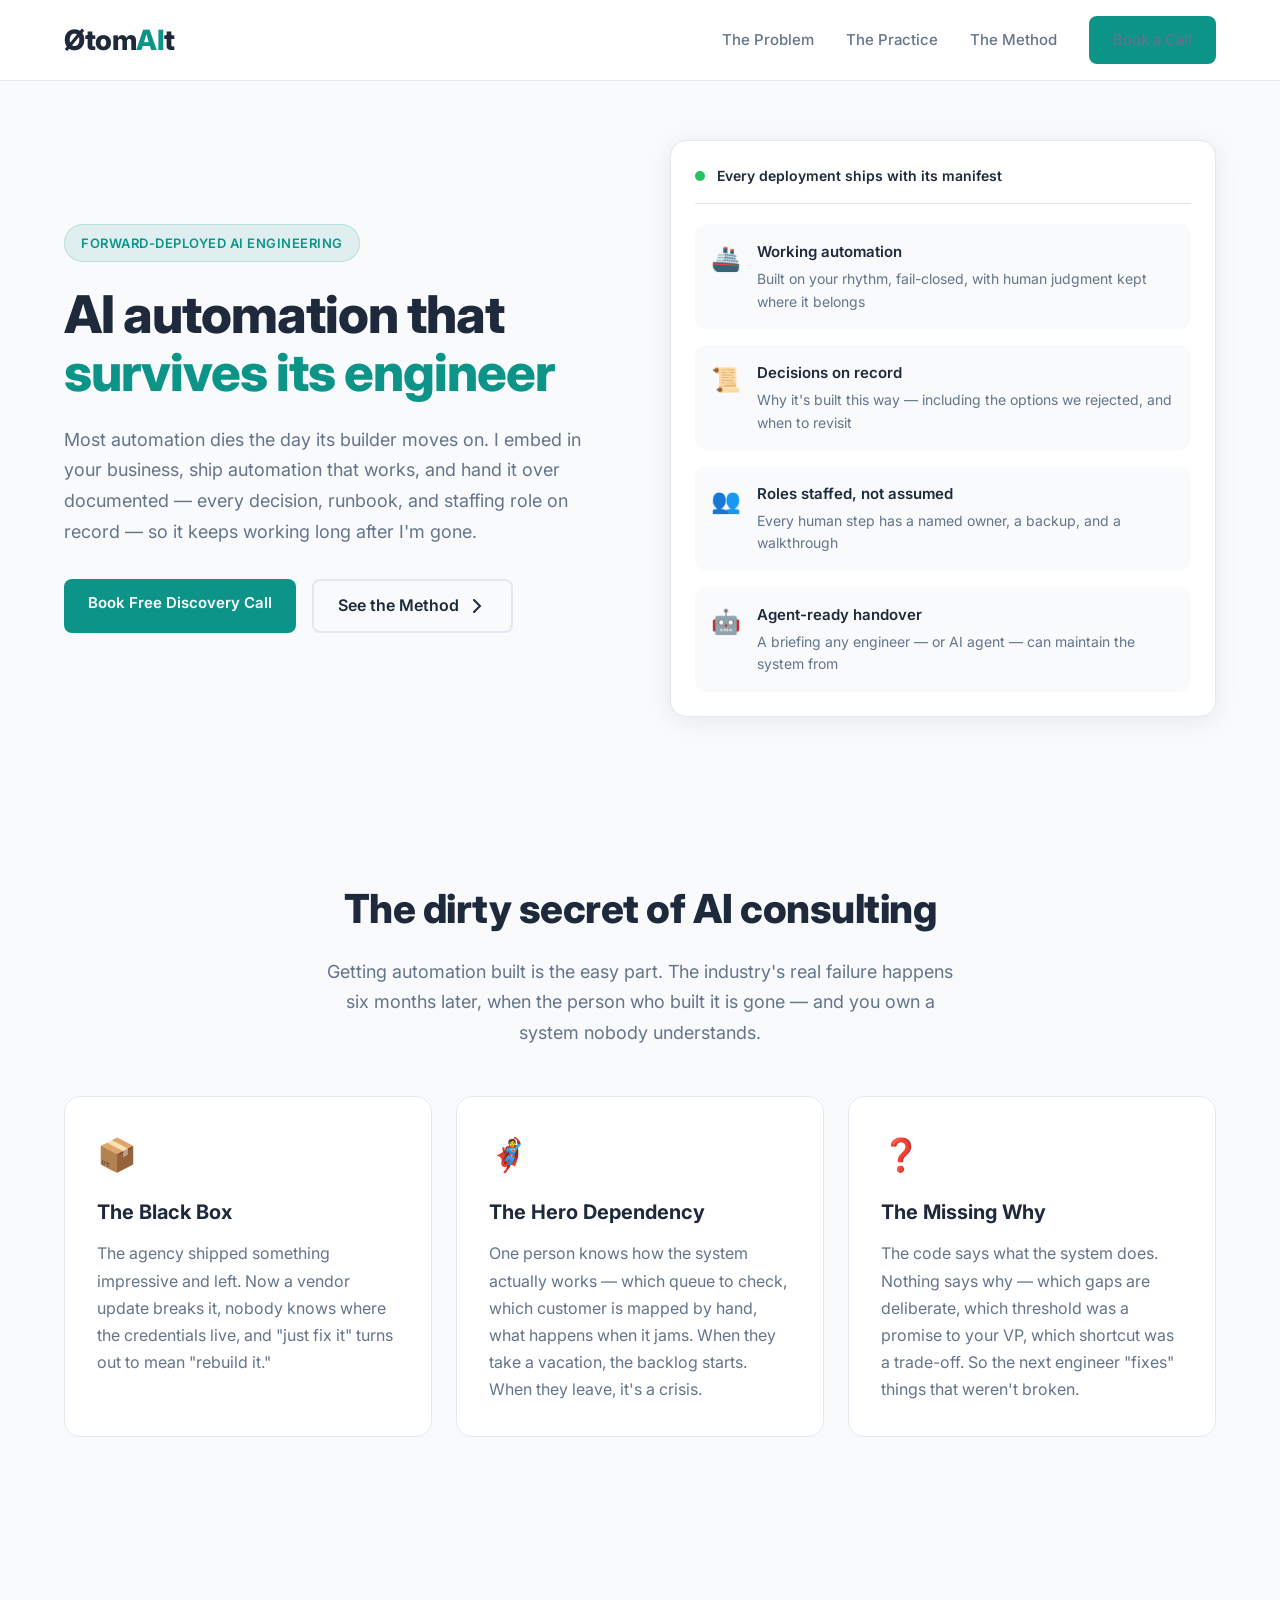
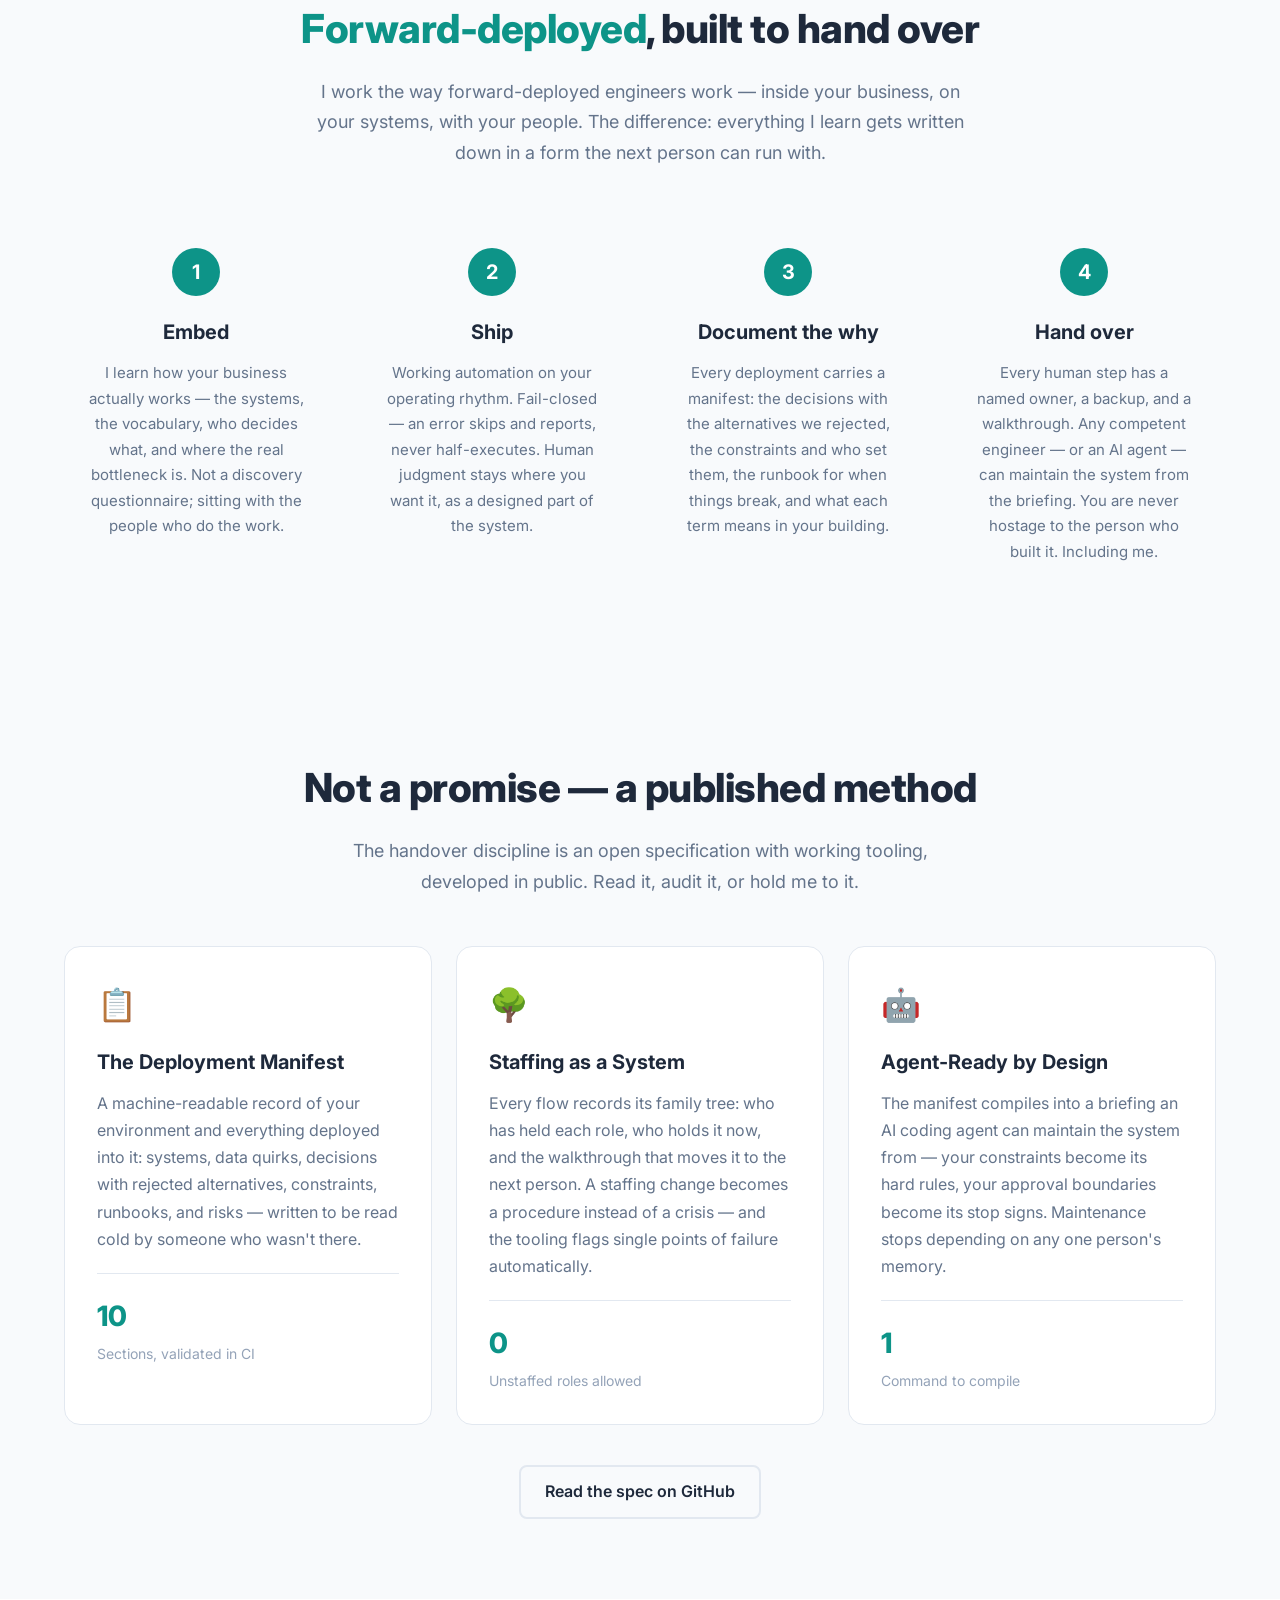
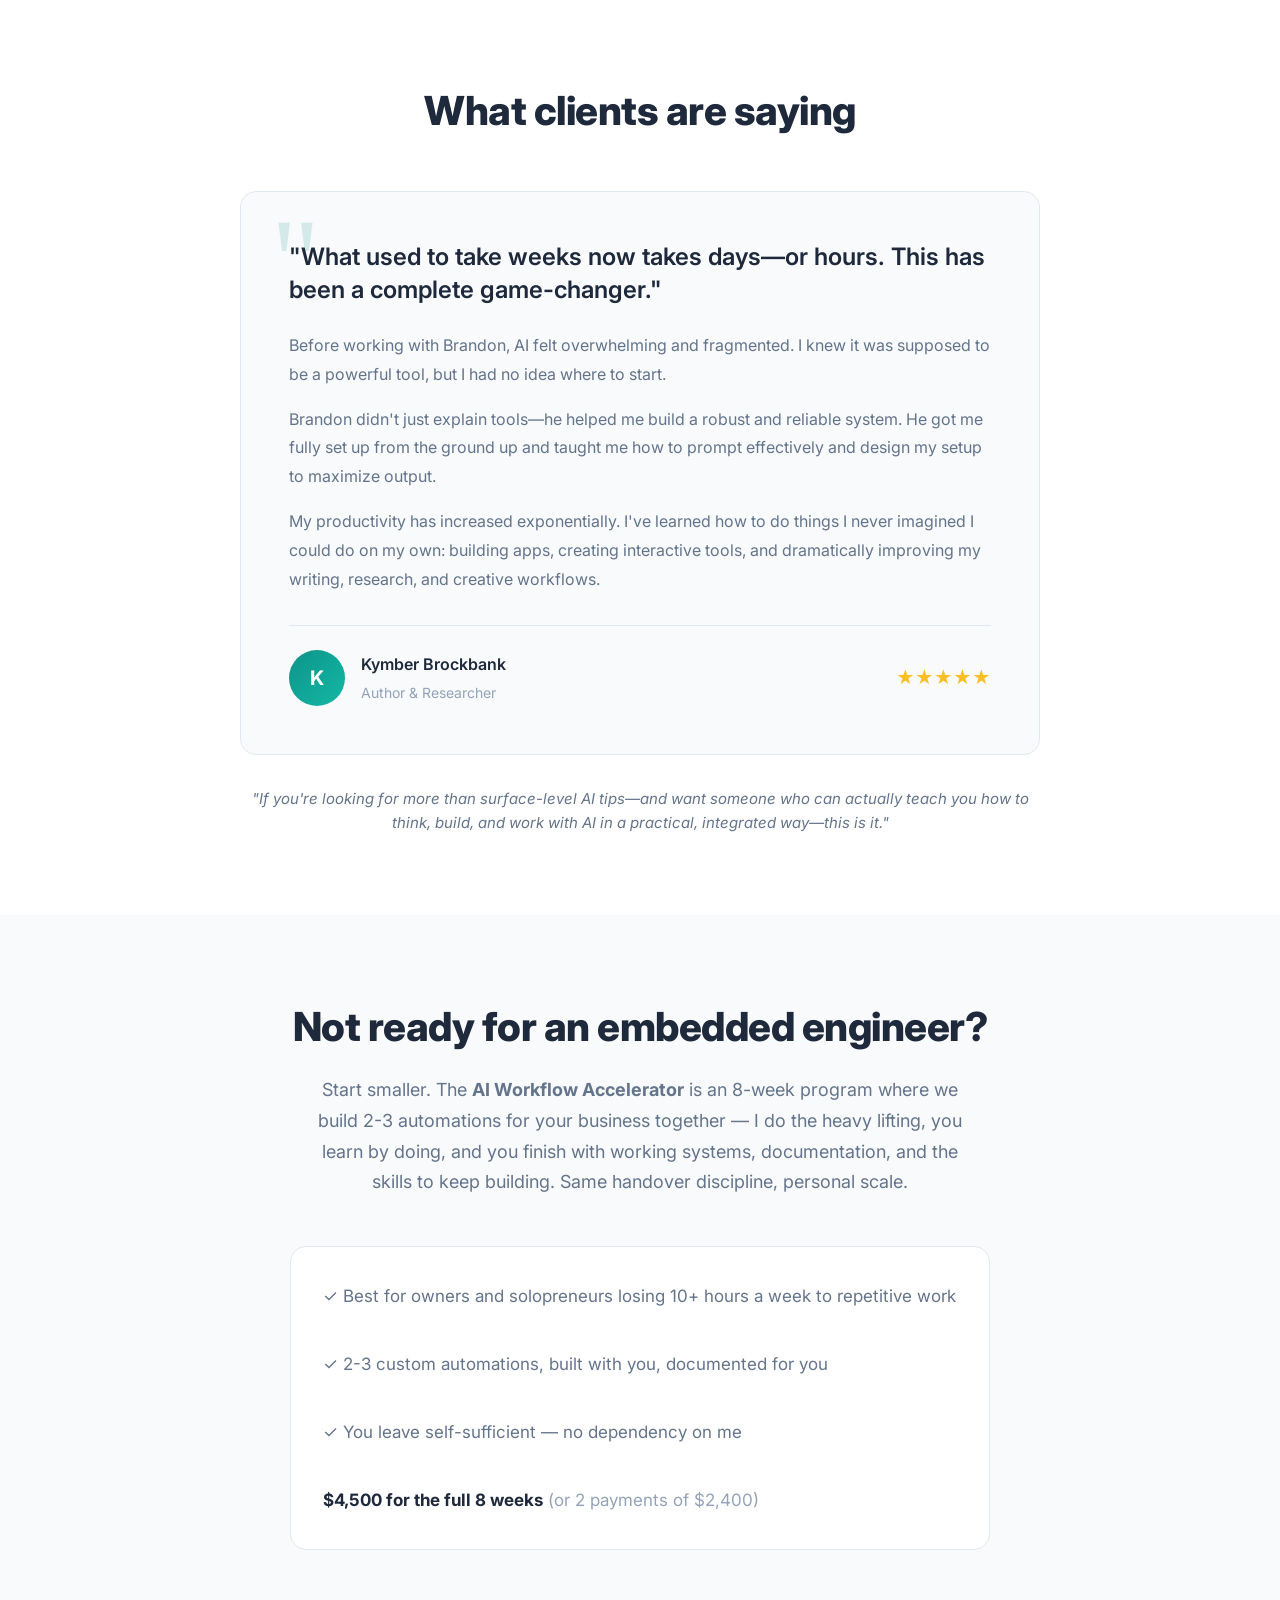
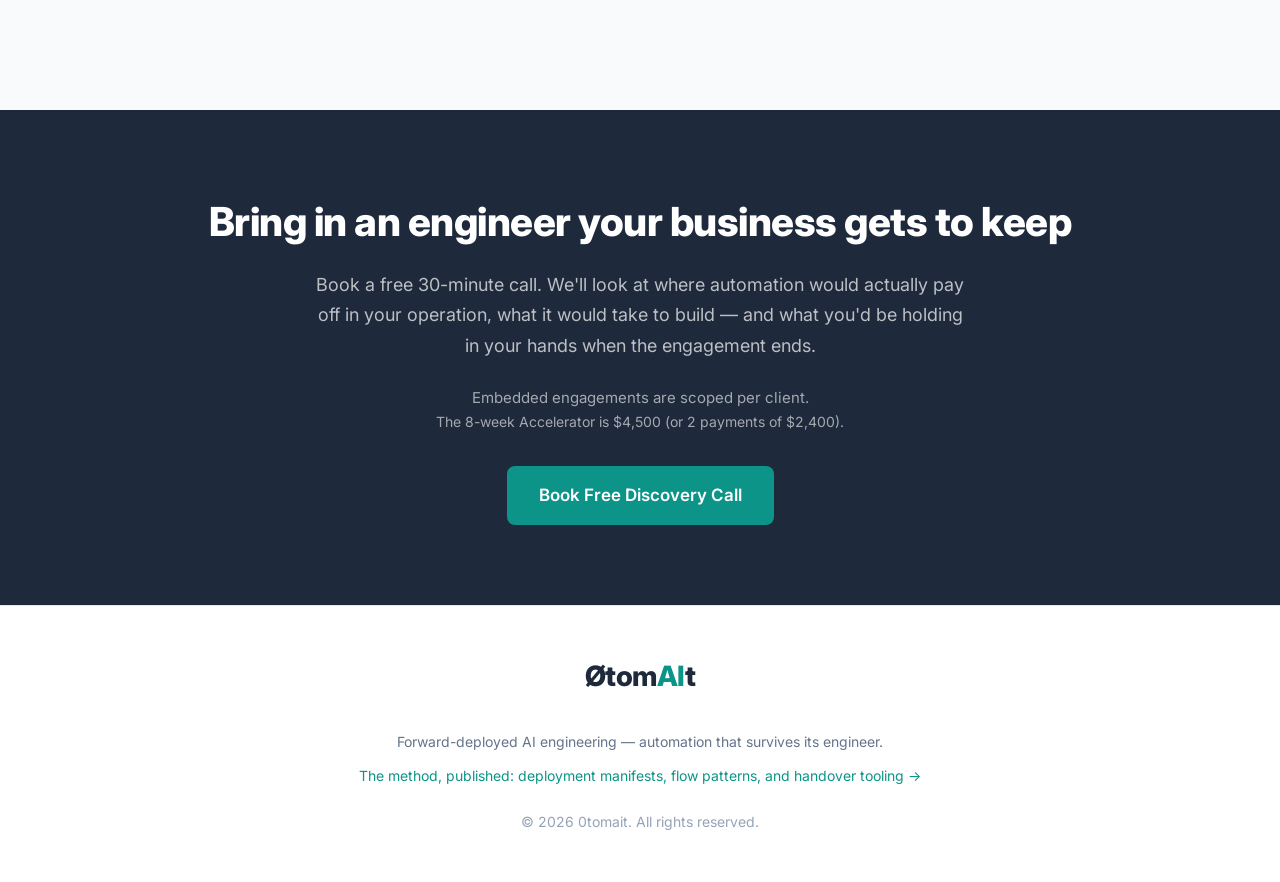
==== index.html @ 692cc53c "Reposition landing page around forward-deployed AI engineering The FDE/continuity concept becomes th" ====
<!doctype html>
<html lang="en">
    <head>
        <meta charset="UTF-8" />
        <meta name="viewport" content="width=device-width, initial-scale=1.0" />
        <title>0tomait - Forward-Deployed AI Engineering</title>

        <meta
            http-equiv="Content-Security-Policy"
            content="upgrade-insecure-requests"
        />
        <meta
            name="description"
            content="AI automation that survives its engineer. I embed in your business, ship automation that works, and hand it over documented — decisions, runbooks, staffing, and an agent-ready brief."
        />
        <link rel="canonical" href="https://0tomait.com" />
        <link
            rel="icon"
            href="data:image/svg+xml,%3Csvg xmlns='http://www.w3.org/2000/svg' viewBox='0 0 100 100'%3E%3Crect width='100' height='100' rx='20' fill='%231e293b'/%3E%3Ctext x='50' y='72' font-size='64' text-anchor='middle' fill='%230d9488' font-family='Arial,sans-serif' font-weight='bold'%3E%C3%98%3C/text%3E%3C/svg%3E"
        />

        <meta property="og:type" content="website" />
        <meta property="og:url" content="https://0tomait.com/" />
        <meta
            property="og:title"
            content="0tomait — Forward-Deployed AI Engineering"
        />
        <meta
            property="og:description"
            content="AI automation that survives its engineer. Embedded builds, documented decisions, staffed handovers — on a published, open method."
        />
        <meta property="og:site_name" content="0tomait" />
        <meta name="twitter:card" content="summary" />

        <link rel="preconnect" href="https://fonts.googleapis.com" />
        <link rel="preconnect" href="https://fonts.gstatic.com" crossorigin />
        <link
            href="https://fonts.googleapis.com/css2?family=Inter:wght@400;500;600;700;800&display=swap"
            rel="stylesheet"
        />

        <style>
            * {
                margin: 0;
                padding: 0;
                box-sizing: border-box;
            }

            :root {
                --navy: #1e293b;
                --navy-light: #334155;
                --teal: #0d9488;
                --teal-light: #14b8a6;
                --warm-gray: #64748b;
                --light-gray: #94a3b8;
                --off-white: #f8fafc;
                --white: #ffffff;
                --border: #e2e8f0;
            }

            body {
                font-family:
                    "Inter",
                    -apple-system,
                    sans-serif;
                background: var(--off-white);
                color: var(--navy);
                line-height: 1.6;
            }

            /* Navigation */
            nav {
                position: fixed;
                top: 0;
                left: 0;
                right: 0;
                z-index: 1000;
                background: rgba(255, 255, 255, 0.95);
                backdrop-filter: blur(10px);
                border-bottom: 1px solid var(--border);
            }

            .nav-container {
                max-width: 1200px;
                margin: 0 auto;
                padding: 16px 24px;
                display: flex;
                justify-content: space-between;
                align-items: center;
            }

            .logo {
                font-size: 28px;
                font-weight: 800;
                text-decoration: none;
                color: var(--navy);
                letter-spacing: -0.5px;
            }

            .logo .ai {
                color: var(--teal);
            }

            .nav-links {
                display: flex;
                list-style: none;
                gap: 32px;
                align-items: center;
            }

            .nav-links a {
                text-decoration: none;
                color: var(--warm-gray);
                font-weight: 500;
                font-size: 15px;
                transition: color 0.2s;
            }

            .nav-links a:hover {
                color: var(--navy);
            }

            .cta-button {
                display: inline-block;
                background: var(--teal);
                color: white;
                padding: 12px 24px;
                border-radius: 8px;
                text-decoration: none;
                font-weight: 600;
                font-size: 15px;
                transition: all 0.2s;
            }

            .cta-button:hover {
                background: var(--teal-light);
                transform: translateY(-1px);
            }

            .mobile-menu-toggle {
                display: none;
                flex-direction: column;
                gap: 5px;
                cursor: pointer;
            }

            .mobile-menu-toggle span {
                width: 24px;
                height: 2px;
                background: var(--navy);
            }

            /* Hero Section */
            .hero {
                padding: 140px 24px 80px;
                max-width: 1200px;
                margin: 0 auto;
            }

            .hero-content {
                display: grid;
                grid-template-columns: 1fr 1fr;
                gap: 60px;
                align-items: center;
            }

            .hero-badge {
                display: inline-block;
                padding: 8px 16px;
                background: rgba(13, 148, 136, 0.1);
                border: 1px solid rgba(13, 148, 136, 0.2);
                border-radius: 100px;
                font-size: 13px;
                font-weight: 600;
                color: var(--teal);
                margin-bottom: 24px;
                letter-spacing: 0.5px;
            }

            .hero-title {
                font-size: clamp(36px, 5vw, 52px);
                font-weight: 800;
                line-height: 1.1;
                margin-bottom: 24px;
                color: var(--navy);
                letter-spacing: -1px;
            }

            .gradient-text {
                color: var(--teal);
            }

            .hero-subtitle {
                font-size: 18px;
                color: var(--warm-gray);
                margin-bottom: 32px;
                line-height: 1.7;
            }

            .hero-actions {
                display: flex;
                gap: 16px;
                flex-wrap: wrap;
            }

            .secondary-button {
                display: inline-flex;
                align-items: center;
                gap: 8px;
                color: var(--navy);
                text-decoration: none;
                font-weight: 600;
                padding: 12px 24px;
                border: 2px solid var(--border);
                border-radius: 8px;
                transition: all 0.2s;
            }

            .secondary-button:hover {
                border-color: var(--navy);
            }

            /* Workflow Preview Card */
            .workflow-preview {
                background: var(--white);
                border-radius: 16px;
                padding: 24px;
                box-shadow: 0 4px 24px rgba(0, 0, 0, 0.08);
                border: 1px solid var(--border);
            }

            .workflow-header {
                display: flex;
                align-items: center;
                gap: 12px;
                margin-bottom: 20px;
                padding-bottom: 16px;
                border-bottom: 1px solid var(--border);
            }

            .status-dot {
                width: 10px;
                height: 10px;
                background: #22c55e;
                border-radius: 50%;
            }

            .workflow-title {
                font-weight: 600;
                font-size: 14px;
                color: var(--navy);
            }

            .workflow-nodes {
                display: flex;
                flex-direction: column;
                gap: 16px;
            }

            .workflow-node {
                display: flex;
                gap: 16px;
                padding: 16px;
                background: var(--off-white);
                border-radius: 12px;
                align-items: flex-start;
            }

            .node-icon {
                font-size: 24px;
                flex-shrink: 0;
            }

            .node-content h4 {
                font-size: 15px;
                font-weight: 600;
                color: var(--navy);
                margin-bottom: 4px;
            }

            .node-content p {
                font-size: 14px;
                color: var(--warm-gray);
            }

            /* Sections */
            section {
                padding: 80px 24px;
                max-width: 1200px;
                margin: 0 auto;
            }

            .section-header {
                text-align: center;
                margin-bottom: 48px;
            }

            .section-title {
                font-size: clamp(28px, 4vw, 40px);
                font-weight: 800;
                color: var(--navy);
                margin-bottom: 16px;
                letter-spacing: -0.5px;
            }

            .section-subtitle {
                font-size: 18px;
                color: var(--warm-gray);
                max-width: 650px;
                margin: 0 auto;
                line-height: 1.7;
            }

            /* Feature Cards */
            .features-grid {
                display: grid;
                grid-template-columns: repeat(auto-fit, minmax(300px, 1fr));
                gap: 24px;
            }

            .feature-card {
                background: var(--white);
                border: 1px solid var(--border);
                border-radius: 16px;
                padding: 32px;
                transition: all 0.2s;
            }

            .feature-card:hover {
                box-shadow: 0 8px 32px rgba(0, 0, 0, 0.08);
                transform: translateY(-2px);
            }

            .feature-icon {
                font-size: 32px;
                margin-bottom: 16px;
            }

            .feature-title {
                font-size: 20px;
                font-weight: 700;
                color: var(--navy);
                margin-bottom: 12px;
            }

            .feature-description {
                color: var(--warm-gray);
                line-height: 1.7;
            }

            .feature-metrics {
                margin-top: 20px;
                padding-top: 20px;
                border-top: 1px solid var(--border);
            }

            .metric-value {
                font-size: 28px;
                font-weight: 800;
                color: var(--teal);
            }

            .metric-label {
                display: block;
                font-size: 14px;
                color: var(--light-gray);
                margin-top: 4px;
            }

            /* Process Steps */
            .process-steps {
                display: grid;
                grid-template-columns: repeat(auto-fit, minmax(250px, 1fr));
                gap: 32px;
                margin-top: 48px;
            }

            .process-step {
                text-align: center;
                padding: 32px 24px;
            }

            .step-number {
                width: 48px;
                height: 48px;
                background: var(--teal);
                color: white;
                border-radius: 50%;
                display: flex;
                align-items: center;
                justify-content: center;
                font-weight: 700;
                font-size: 20px;
                margin: 0 auto 20px;
            }

            .step-title {
                font-size: 20px;
                font-weight: 700;
                color: var(--navy);
                margin-bottom: 12px;
            }

            .step-description {
                color: var(--warm-gray);
                font-size: 15px;
                line-height: 1.7;
            }

            /* CTA Section */
            .cta-section {
                background: var(--navy);
                color: white;
                padding: 80px 24px;
                text-align: center;
                margin-top: 80px;
                max-width: none;
            }

            .cta-section .section-title {
                color: white;
            }

            .cta-section .section-subtitle {
                color: rgba(255, 255, 255, 0.7);
            }

            .cta-section .cta-button {
                margin-top: 32px;
                padding: 16px 32px;
                font-size: 17px;
            }

            .pricing-note {
                margin-top: 24px;
                color: rgba(255, 255, 255, 0.6);
                font-size: 15px;
            }

            .pricing-note strong {
                color: white;
            }

            /* Footer */
            footer {
                background: var(--white);
                padding: 48px 24px;
                border-top: 1px solid var(--border);
                text-align: center;
            }

            footer .logo {
                margin-bottom: 16px;
                display: inline-block;
            }

            footer p {
                color: var(--warm-gray);
                font-size: 14px;
            }

            /* Mobile Responsive */
            @media (max-width: 768px) {
                .nav-links {
                    display: none;
                }

                .mobile-menu-toggle {
                    display: flex;
                }

                .hero-content {
                    grid-template-columns: 1fr;
                    gap: 40px;
                }

                .hero {
                    padding: 120px 20px 60px;
                }

                .calc-inputs {
                    grid-template-columns: 1fr;
                }

                .calc-results {
                    grid-template-columns: 1fr;
                    gap: 32px;
                }

                .features-grid {
                    grid-template-columns: 1fr;
                }

                .process-steps {
                    grid-template-columns: 1fr;
                }
            }
        </style>
    </head>
    <body>
        <!-- Navigation -->
        <nav>
            <div class="nav-container">
                <a href="#" class="logo"> Øtom<span class="ai">AI</span>t </a>
                <ul class="nav-links">
                    <li><a href="#problem">The Problem</a></li>
                    <li><a href="#solution">The Practice</a></li>
                    <li><a href="#proof">The Method</a></li>
                    <li>
                        <a href="#contact" class="cta-button">Book a Call</a>
                    </li>
                </ul>
                <div class="mobile-menu-toggle">
                    <span></span>
                    <span></span>
                    <span></span>
                </div>
            </div>
        </nav>

        <!-- Hero Section -->
        <section class="hero">
            <div class="hero-content">
                <div class="hero-text">
                    <span class="hero-badge"
                        >FORWARD-DEPLOYED AI ENGINEERING</span
                    >
                    <h1 class="hero-title">
                        AI automation that
                        <span class="gradient-text"
                            >survives its engineer</span
                        >
                    </h1>
                    <p class="hero-subtitle">
                        Most automation dies the day its builder moves on. I
                        embed in your business, ship automation that works, and
                        hand it over documented — every decision, runbook,
                        and staffing role on record — so it keeps working
                        long after I'm gone.
                    </p>
                    <div class="hero-actions">
                        <a href="#contact" class="cta-button"
                            >Book Free Discovery Call</a
                        >
                        <a href="#proof" class="secondary-button">
                            <span>See the Method</span>
                            <svg
                                width="20"
                                height="20"
                                viewBox="0 0 20 20"
                                fill="none"
                            >
                                <path
                                    d="M7 4L13 10L7 16"
                                    stroke="currentColor"
                                    stroke-width="2"
                                    stroke-linecap="round"
                                />
                            </svg>
                        </a>
                    </div>
                </div>

                <div class="hero-visual">
                    <div class="workflow-preview">
                        <div class="workflow-header">
                            <div class="status-dot"></div>
                            <span class="workflow-title"
                                >Every deployment ships with its manifest</span
                            >
                        </div>
                        <div class="workflow-nodes">
                            <div class="workflow-node">
                                <div class="node-icon">🚢</div>
                                <div class="node-content">
                                    <h4>Working automation</h4>
                                    <p>
                                        Built on your rhythm, fail-closed, with
                                        human judgment kept where it belongs
                                    </p>
                                </div>
                            </div>
                            <div class="workflow-node">
                                <div class="node-icon">📜</div>
                                <div class="node-content">
                                    <h4>Decisions on record</h4>
                                    <p>
                                        Why it's built this way — including the
                                        options we rejected, and when to revisit
                                    </p>
                                </div>
                            </div>
                            <div class="workflow-node">
                                <div class="node-icon">👥</div>
                                <div class="node-content">
                                    <h4>Roles staffed, not assumed</h4>
                                    <p>
                                        Every human step has a named owner, a
                                        backup, and a walkthrough
                                    </p>
                                </div>
                            </div>
                            <div class="workflow-node">
                                <div class="node-icon">🤖</div>
                                <div class="node-content">
                                    <h4>Agent-ready handover</h4>
                                    <p>
                                        A briefing any engineer — or AI agent —
                                        can maintain the system from
                                    </p>
                                </div>
                            </div>
                        </div>
                    </div>
                </div>
            </div>
        </section>

        <!-- Problem Section -->
        <section id="problem">
            <div class="section-header">
                <h2 class="section-title">
                    The dirty secret of AI consulting
                </h2>
                <p class="section-subtitle">
                    Getting automation built is the easy part. The industry's
                    real failure happens six months later, when the person who
                    built it is gone — and you own a system nobody understands.
                </p>
            </div>

            <div class="features-grid">
                <div class="feature-card">
                    <div class="feature-icon">📦</div>
                    <h3 class="feature-title">The Black Box</h3>
                    <p class="feature-description">
                        The agency shipped something impressive and left. Now a
                        vendor update breaks it, nobody knows where the
                        credentials live, and "just fix it" turns out to mean
                        "rebuild it."
                    </p>
                </div>

                <div class="feature-card">
                    <div class="feature-icon">🦸</div>
                    <h3 class="feature-title">The Hero Dependency</h3>
                    <p class="feature-description">
                        One person knows how the system actually works — which
                        queue to check, which customer is mapped by hand, what
                        happens when it jams. When they take a vacation, the
                        backlog starts. When they leave, it's a crisis.
                    </p>
                </div>

                <div class="feature-card">
                    <div class="feature-icon">❓</div>
                    <h3 class="feature-title">The Missing Why</h3>
                    <p class="feature-description">
                        The code says what the system does. Nothing says why —
                        which gaps are deliberate, which threshold was a promise
                        to your VP, which shortcut was a trade-off. So the next
                        engineer "fixes" things that weren't broken.
                    </p>
                </div>
            </div>
        </section>

        <!-- Solution Section -->
        <section id="solution">
            <div class="section-header">
                <h2 class="section-title">
                    <span class="gradient-text">Forward-deployed</span>, built
                    to hand over
                </h2>
                <p class="section-subtitle">
                    I work the way forward-deployed engineers work — inside
                    your business, on your systems, with your people. The
                    difference: everything I learn gets written down in a form
                    the next person can run with.
                </p>
            </div>

            <div class="process-steps">
                <div class="process-step">
                    <div class="step-number">1</div>
                    <h3 class="step-title">Embed</h3>
                    <p class="step-description">
                        I learn how your business actually works — the systems,
                        the vocabulary, who decides what, and where the real
                        bottleneck is. Not a discovery questionnaire; sitting
                        with the people who do the work.
                    </p>
                </div>

                <div class="process-step">
                    <div class="step-number">2</div>
                    <h3 class="step-title">Ship</h3>
                    <p class="step-description">
                        Working automation on your operating rhythm. Fail-closed
                        — an error skips and reports, never half-executes. Human
                        judgment stays where you want it, as a designed part of
                        the system.
                    </p>
                </div>

                <div class="process-step">
                    <div class="step-number">3</div>
                    <h3 class="step-title">Document the why</h3>
                    <p class="step-description">
                        Every deployment carries a manifest: the decisions with
                        the alternatives we rejected, the constraints and who
                        set them, the runbook for when things break, and what
                        each term means in your building.
                    </p>
                </div>

                <div class="process-step">
                    <div class="step-number">4</div>
                    <h3 class="step-title">Hand over</h3>
                    <p class="step-description">
                        Every human step has a named owner, a backup, and a
                        walkthrough. Any competent engineer — or an AI agent —
                        can maintain the system from the briefing. You are never
                        hostage to the person who built it. Including me.
                    </p>
                </div>
            </div>
        </section>

        <!-- Proof / Method Section -->
        <section id="proof">
            <div class="section-header">
                <h2 class="section-title">
                    Not a promise — a published method
                </h2>
                <p class="section-subtitle">
                    The handover discipline is an open specification with
                    working tooling, developed in public. Read it, audit it,
                    or hold me to it.
                </p>
            </div>

            <div class="features-grid">
                <div class="feature-card">
                    <div class="feature-icon">📋</div>
                    <h3 class="feature-title">The Deployment Manifest</h3>
                    <p class="feature-description">
                        A machine-readable record of your environment and
                        everything deployed into it: systems, data quirks,
                        decisions with rejected alternatives, constraints,
                        runbooks, and risks — written to be read cold by
                        someone who wasn't there.
                    </p>
                    <div class="feature-metrics">
                        <span class="metric-value">10</span>
                        <span class="metric-label"
                            >Sections, validated in CI</span
                        >
                    </div>
                </div>

                <div class="feature-card">
                    <div class="feature-icon">🌳</div>
                    <h3 class="feature-title">Staffing as a System</h3>
                    <p class="feature-description">
                        Every flow records its family tree: who has held each
                        role, who holds it now, and the walkthrough that moves
                        it to the next person. A staffing change becomes a
                        procedure instead of a crisis — and the tooling flags
                        single points of failure automatically.
                    </p>
                    <div class="feature-metrics">
                        <span class="metric-value">0</span>
                        <span class="metric-label"
                            >Unstaffed roles allowed</span
                        >
                    </div>
                </div>

                <div class="feature-card">
                    <div class="feature-icon">🤖</div>
                    <h3 class="feature-title">Agent-Ready by Design</h3>
                    <p class="feature-description">
                        The manifest compiles into a briefing an AI coding
                        agent can maintain the system from — your constraints
                        become its hard rules, your approval boundaries become
                        its stop signs. Maintenance stops depending on any one
                        person's memory.
                    </p>
                    <div class="feature-metrics">
                        <span class="metric-value">1</span>
                        <span class="metric-label"
                            >Command to compile</span
                        >
                    </div>
                </div>
            </div>

            <p style="text-align: center; margin-top: 40px">
                <a
                    href="https://github.com/Vishai/0tomait/tree/main/fde-hub"
                    class="secondary-button"
                    style="display: inline-flex"
                    >Read the spec on GitHub</a
                >
            </p>
        </section>

        <!-- Testimonial Section -->
        <section
            id="testimonial"
            style="
                background: var(--white);
                margin: 0 auto;
                max-width: 100%;
                padding: 80px 24px;
            "
        >
            <div style="max-width: 800px; margin: 0 auto">
                <div class="section-header">
                    <h2 class="section-title">What clients are saying</h2>
                </div>

                <div
                    style="
                        background: var(--off-white);
                        border: 1px solid var(--border);
                        border-radius: 16px;
                        padding: 48px;
                        position: relative;
                    "
                >
                    <!-- Quote mark decoration -->
                    <div
                        style="
                            font-size: 120px;
                            color: var(--teal);
                            opacity: 0.15;
                            position: absolute;
                            top: 10px;
                            left: 30px;
                            font-family: Georgia, serif;
                            line-height: 1;
                        "
                    >
                        "
                    </div>

                    <!-- Featured quote -->
                    <p
                        style="
                            font-size: 24px;
                            font-weight: 600;
                            color: var(--navy);
                            line-height: 1.4;
                            margin-bottom: 24px;
                            position: relative;
                            z-index: 1;
                        "
                    >
                        "What used to take weeks now takes days—or hours. This
                        has been a complete game-changer."
                    </p>

                    <!-- Full testimonial -->
                    <p
                        style="
                            color: var(--warm-gray);
                            line-height: 1.8;
                            font-size: 16px;
                            margin-bottom: 16px;
                        "
                    >
                        Before working with Brandon, AI felt overwhelming and
                        fragmented. I knew it was supposed to be a powerful
                        tool, but I had no idea where to start.
                    </p>

                    <p
                        style="
                            color: var(--warm-gray);
                            line-height: 1.8;
                            font-size: 16px;
                            margin-bottom: 16px;
                        "
                    >
                        Brandon didn't just explain tools—he helped me build a
                        robust and reliable system. He got me fully set up from
                        the ground up and taught me how to prompt effectively
                        and design my setup to maximize output.
                    </p>

                    <p
                        style="
                            color: var(--warm-gray);
                            line-height: 1.8;
                            font-size: 16px;
                            margin-bottom: 32px;
                        "
                    >
                        My productivity has increased exponentially. I've
                        learned how to do things I never imagined I could do on
                        my own: building apps, creating interactive tools, and
                        dramatically improving my writing, research, and
                        creative workflows.
                    </p>

                    <!-- Attribution -->
                    <div
                        style="
                            display: flex;
                            align-items: center;
                            gap: 16px;
                            padding-top: 24px;
                            border-top: 1px solid var(--border);
                        "
                    >
                        <!-- Avatar placeholder -->
                        <div
                            style="
                                width: 56px;
                                height: 56px;
                                background: linear-gradient(
                                    135deg,
                                    var(--teal),
                                    var(--teal-light)
                                );
                                border-radius: 50%;
                                display: flex;
                                align-items: center;
                                justify-content: center;
                                color: white;
                                font-weight: 700;
                                font-size: 20px;
                            "
                        >
                            K
                        </div>

                        <div>
                            <p
                                style="
                                    font-weight: 600;
                                    color: var(--navy);
                                    font-size: 16px;
                                    margin-bottom: 4px;
                                "
                            >
                                Kymber Brockbank
                            </p>
                            <p
                                style="
                                    color: var(--light-gray);
                                    font-size: 14px;
                                "
                            >
                                Author & Researcher
                            </p>
                        </div>

                        <!-- Star rating -->
                        <div
                            style="
                                margin-left: auto;
                                color: #fbbf24;
                                font-size: 18px;
                            "
                        >
                            ★★★★★
                        </div>
                    </div>
                </div>

                <!-- Additional quote -->
                <p
                    style="
                        text-align: center;
                        color: var(--warm-gray);
                        font-style: italic;
                        margin-top: 32px;
                        font-size: 15px;
                    "
                >
                    "If you're looking for more than surface-level AI tips—and
                    want someone who can actually teach you how to think, build,
                    and work with AI in a practical, integrated way—this is it."
                </p>
            </div>
        </section>

        <!-- Secondary Offer: Accelerator -->
        <section id="accelerator">
            <div class="section-header">
                <h2 class="section-title">Not ready for an embedded engineer?</h2>
                <p class="section-subtitle">
                    Start smaller. The
                    <strong>AI Workflow Accelerator</strong> is an 8-week
                    program where we build 2-3 automations for your business
                    together — I do the heavy lifting, you learn by doing, and
                    you finish with working systems, documentation, and the
                    skills to keep building. Same handover discipline, personal
                    scale.
                </p>
            </div>

            <div class="features-grid" style="max-width: 700px; margin: 0 auto">
                <div class="feature-card">
                    <p
                        class="feature-description"
                        style="font-size: 17px; line-height: 2"
                    >
                        ✓ Best for owners and solopreneurs losing 10+ hours a
                        week to repetitive work<br /><br />
                        ✓ 2-3 custom automations, built with you, documented
                        for you<br /><br />
                        ✓ You leave self-sufficient — no dependency on me<br /><br />
                        <strong style="color: var(--navy)"
                            >$4,500 for the full 8 weeks</strong
                        >
                        <span style="color: var(--light-gray)"
                            >(or 2 payments of $2,400)</span
                        >
                    </p>
                </div>
            </div>
        </section>

        <!-- CTA Section -->
        <section class="cta-section" id="contact">
            <h2 class="section-title">
                Bring in an engineer your business gets to keep
            </h2>
            <p class="section-subtitle">
                Book a free 30-minute call. We'll look at where automation
                would actually pay off in your operation, what it would take
                to build — and what you'd be holding in your hands when the
                engagement ends.
            </p>
            <p class="pricing-note">
                Embedded engagements are scoped per client.<br />
                <span style="font-size: 14px"
                    >The 8-week Accelerator is $4,500 (or 2 payments of
                    $2,400).</span
                >
            </p>
            <a
                href="https://calendar.app.google/cmtRRbjmx9MnxDTr9"
                class="cta-button"
                >Book Free Discovery Call</a
            >
        </section>

        <!-- Footer -->
        <footer>
            <a href="#" class="logo"> Øtom<span class="ai">AI</span>t </a>
            <p style="margin-top: 16px">
                Forward-deployed AI engineering — automation that survives its
                engineer.
            </p>
            <p style="margin-top: 12px">
                <a
                    href="https://github.com/Vishai/0tomait/tree/main/fde-hub"
                    style="color: var(--teal); text-decoration: none"
                    >The method, published: deployment manifests, flow
                    patterns, and handover tooling →</a
                >
            </p>
            <p style="margin-top: 24px; color: var(--light-gray)">
                © 2026 0tomait. All rights reserved.
            </p>
        </footer>

    </body>
</html>
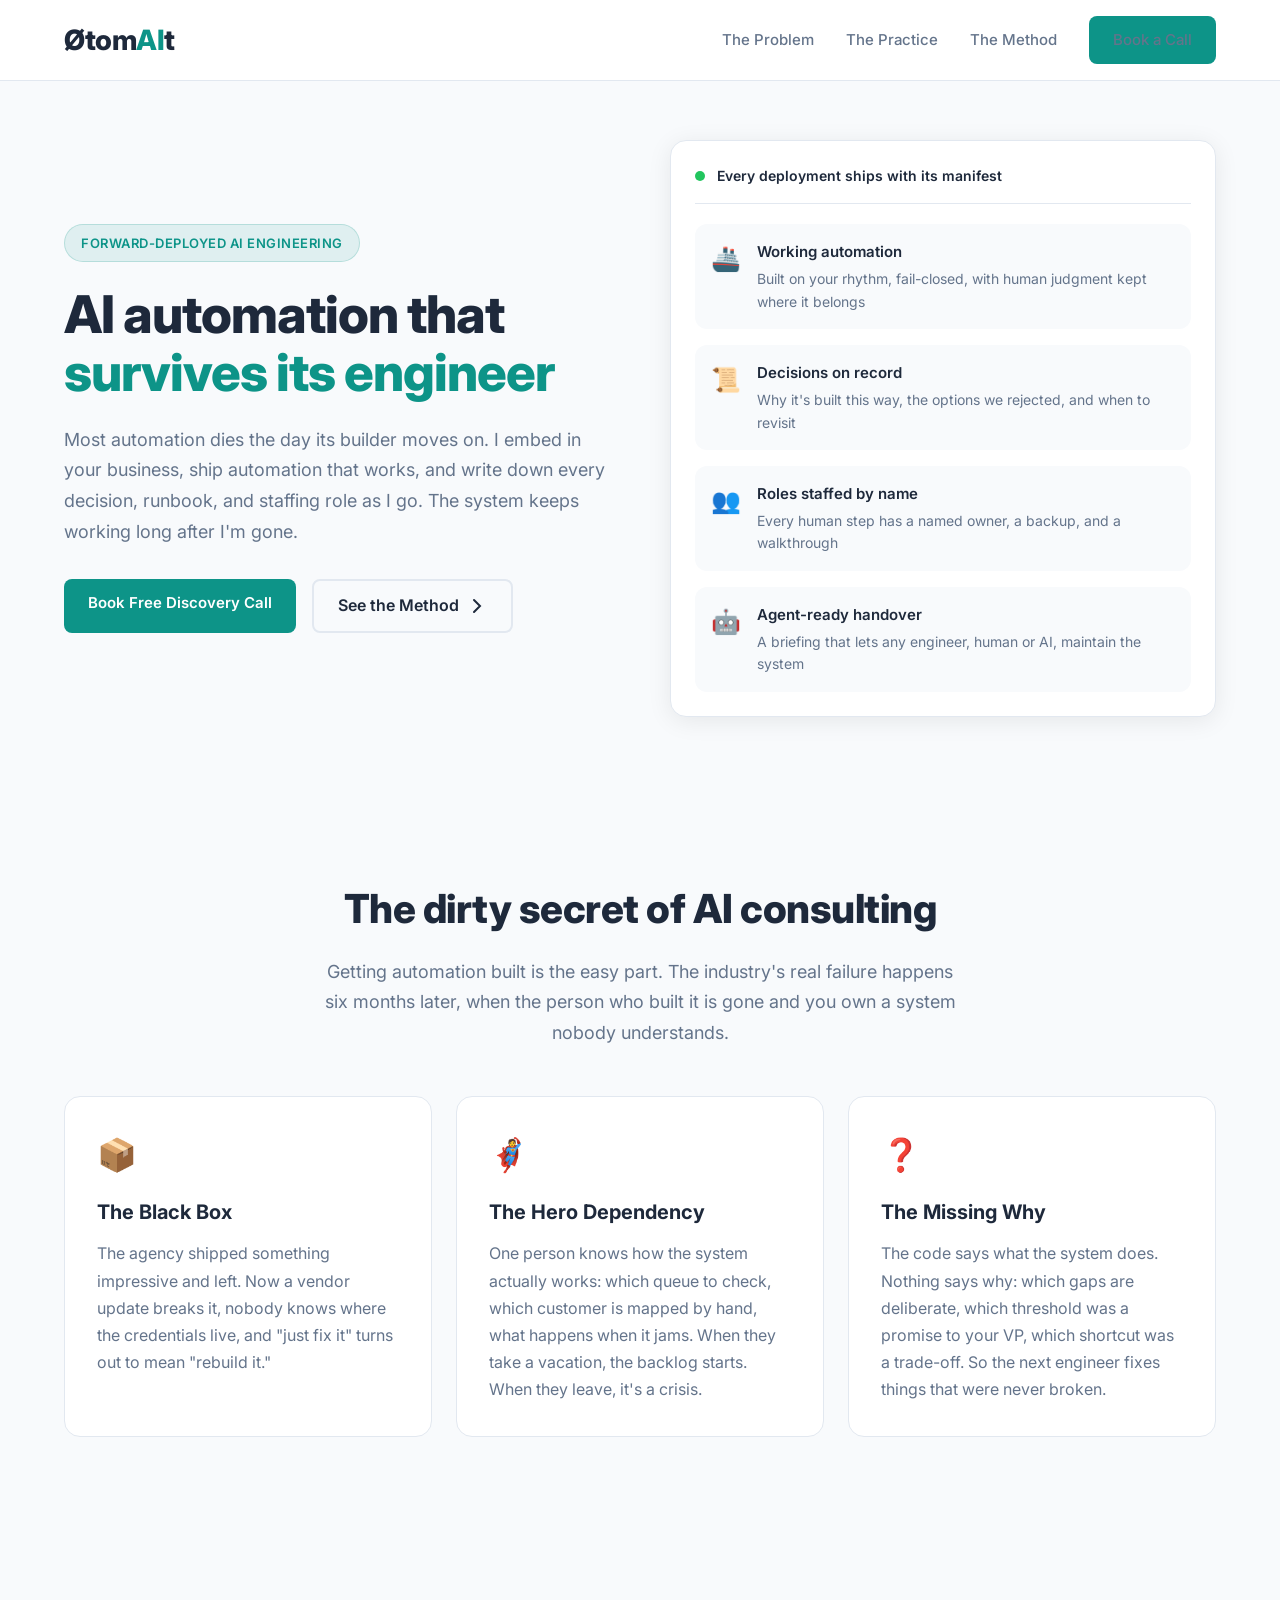
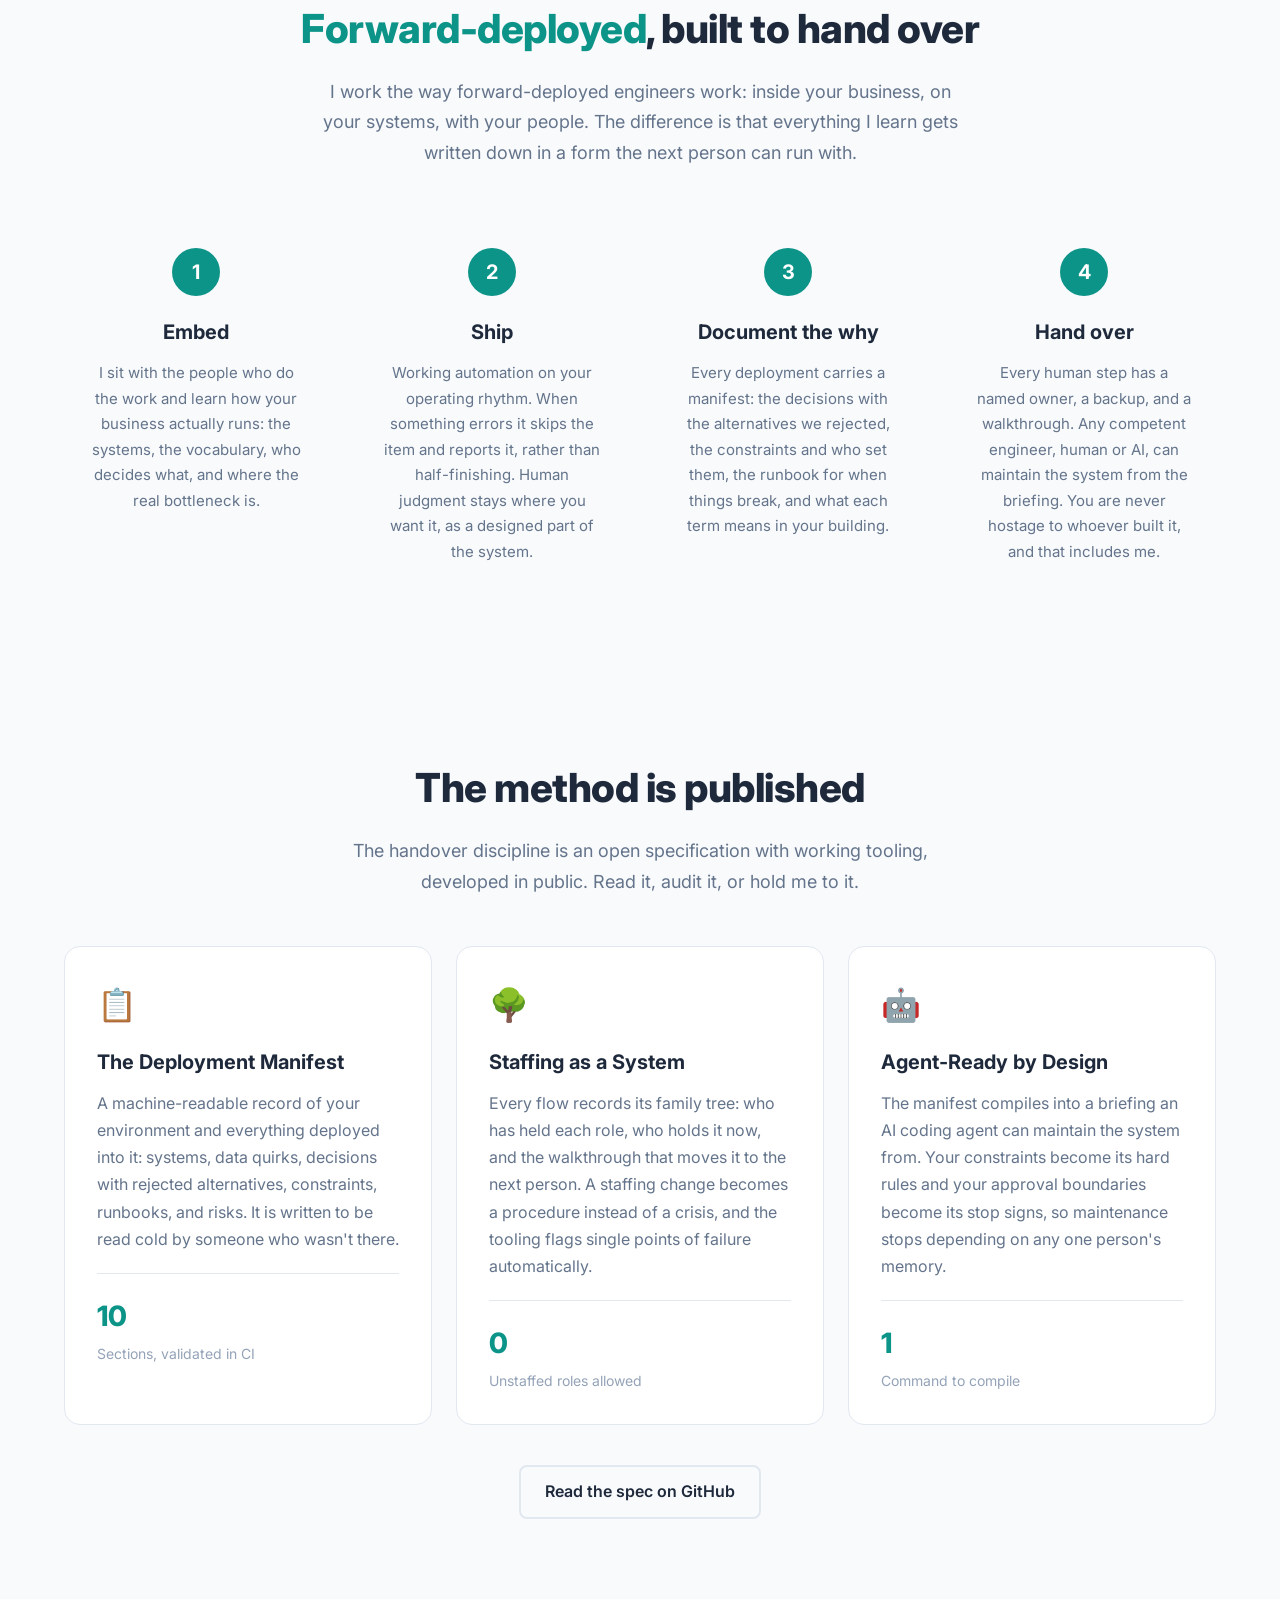
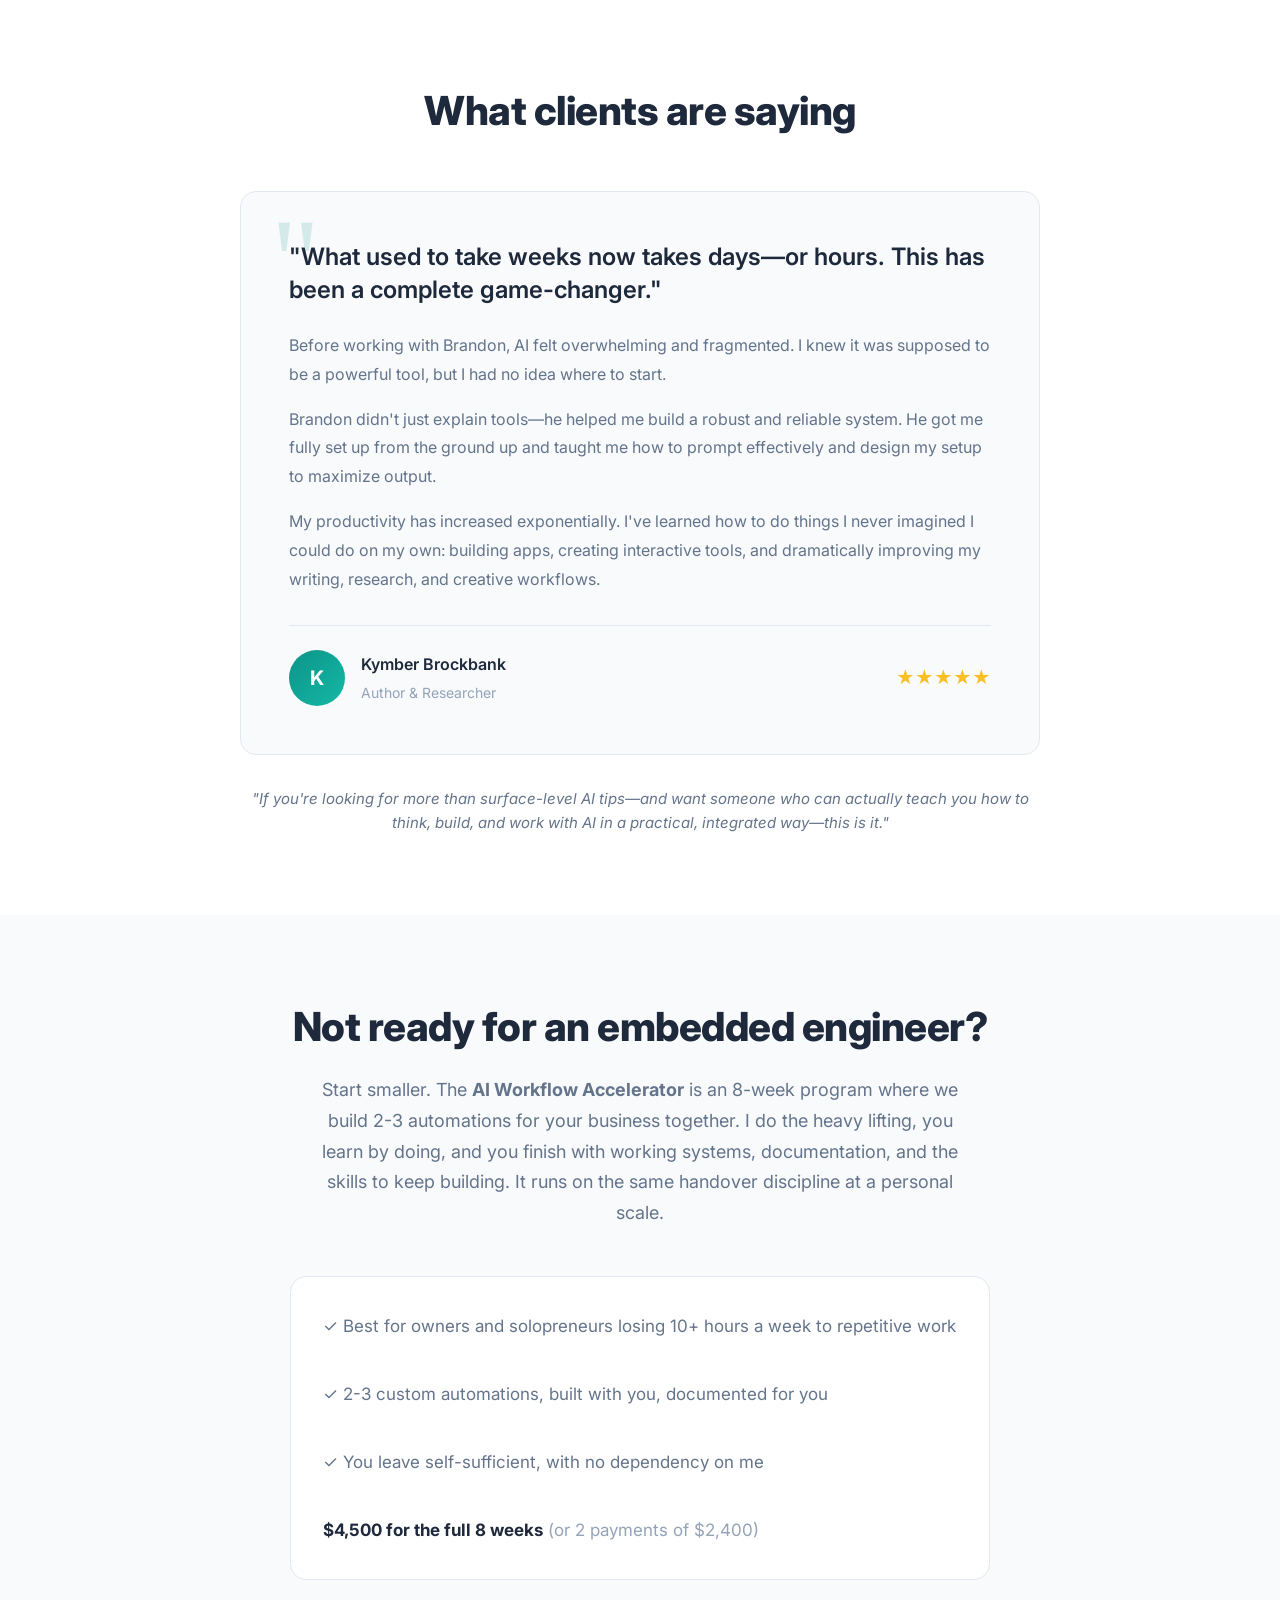
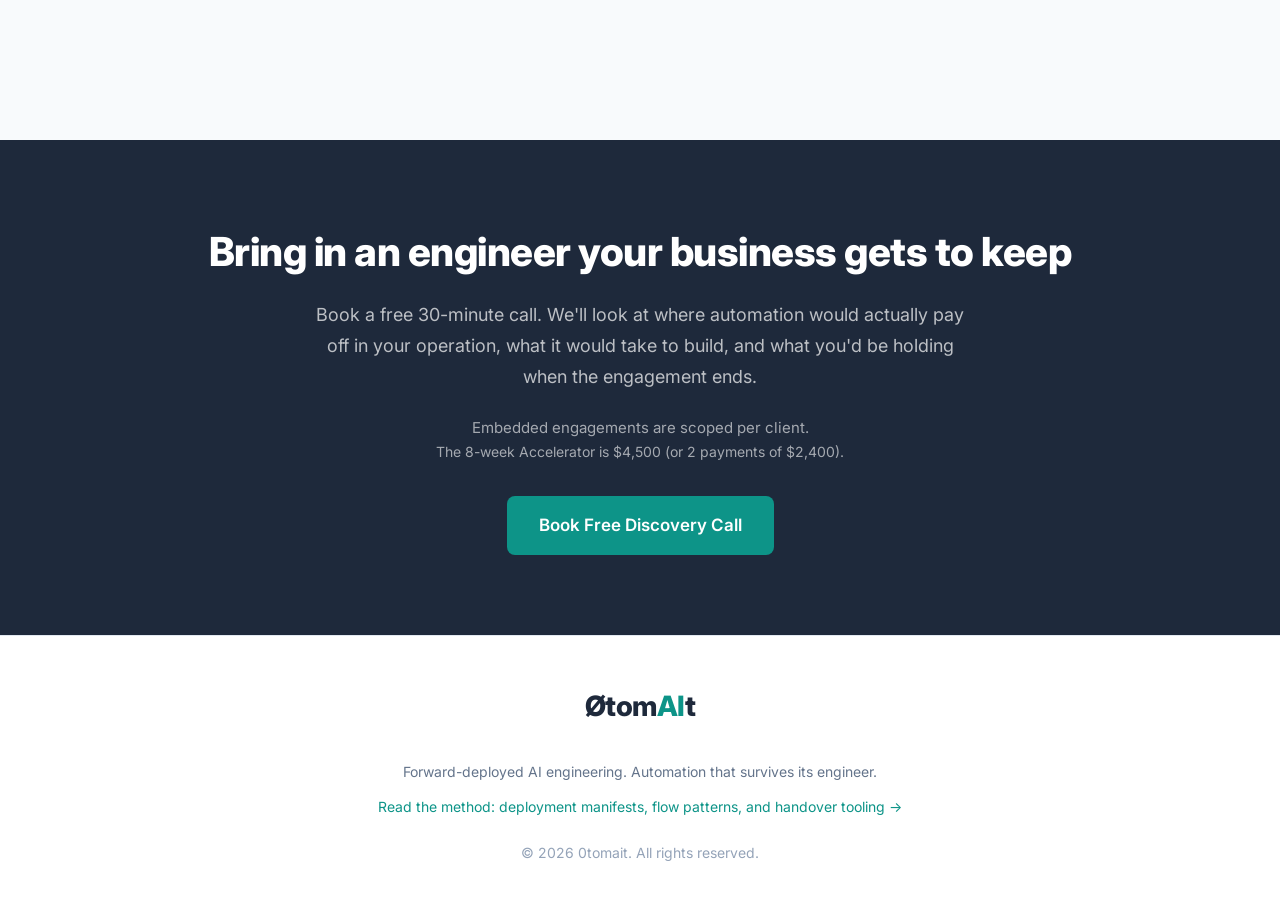
==== commit 833655de: "Rewrite page copy to remove AI-writing tells Strip the em-dash habit and the "not X, but Y" contrast" ====
--- a/index.html
+++ b/index.html
@@ -11,7 +11,7 @@
         />
         <meta
             name="description"
-            content="AI automation that survives its engineer. I embed in your business, ship automation that works, and hand it over documented — decisions, runbooks, staffing, and an agent-ready brief."
+            content="AI automation that survives its engineer. I embed in your business, ship automation that works, and hand it over with the decisions, runbooks, and staffing written down."
         />
         <link rel="canonical" href="https://0tomait.com" />
         <link
@@ -23,11 +23,11 @@
         <meta property="og:url" content="https://0tomait.com/" />
         <meta
             property="og:title"
-            content="0tomait — Forward-Deployed AI Engineering"
+            content="0tomait - Forward-Deployed AI Engineering"
         />
         <meta
             property="og:description"
-            content="AI automation that survives its engineer. Embedded builds, documented decisions, staffed handovers — on a published, open method."
+            content="AI automation that survives its engineer. Embedded builds, documented decisions, staffed handovers. The method is published and open."
         />
         <meta property="og:site_name" content="0tomait" />
         <meta name="twitter:card" content="summary" />
@@ -534,9 +534,8 @@
                     <p class="hero-subtitle">
                         Most automation dies the day its builder moves on. I
                         embed in your business, ship automation that works, and
-                        hand it over documented — every decision, runbook,
-                        and staffing role on record — so it keeps working
-                        long after I'm gone.
+                        write down every decision, runbook, and staffing role
+                        as I go. The system keeps working long after I'm gone.
                     </p>
                     <div class="hero-actions">
                         <a href="#contact" class="cta-button"
@@ -585,15 +584,15 @@
                                 <div class="node-content">
                                     <h4>Decisions on record</h4>
                                     <p>
-                                        Why it's built this way — including the
-                                        options we rejected, and when to revisit
+                                        Why it's built this way, the options we
+                                        rejected, and when to revisit
                                     </p>
                                 </div>
                             </div>
                             <div class="workflow-node">
                                 <div class="node-icon">👥</div>
                                 <div class="node-content">
-                                    <h4>Roles staffed, not assumed</h4>
+                                    <h4>Roles staffed by name</h4>
                                     <p>
                                         Every human step has a named owner, a
                                         backup, and a walkthrough
@@ -605,8 +604,8 @@
                                 <div class="node-content">
                                     <h4>Agent-ready handover</h4>
                                     <p>
-                                        A briefing any engineer — or AI agent —
-                                        can maintain the system from
+                                        A briefing that lets any engineer,
+                                        human or AI, maintain the system
                                     </p>
                                 </div>
                             </div>
@@ -625,7 +624,7 @@
                 <p class="section-subtitle">
                     Getting automation built is the easy part. The industry's
                     real failure happens six months later, when the person who
-                    built it is gone — and you own a system nobody understands.
+                    built it is gone and you own a system nobody understands.
                 </p>
             </div>
 
@@ -645,7 +644,7 @@
                     <div class="feature-icon">🦸</div>
                     <h3 class="feature-title">The Hero Dependency</h3>
                     <p class="feature-description">
-                        One person knows how the system actually works — which
+                        One person knows how the system actually works: which
                         queue to check, which customer is mapped by hand, what
                         happens when it jams. When they take a vacation, the
                         backlog starts. When they leave, it's a crisis.
@@ -656,10 +655,10 @@
                     <div class="feature-icon">❓</div>
                     <h3 class="feature-title">The Missing Why</h3>
                     <p class="feature-description">
-                        The code says what the system does. Nothing says why —
+                        The code says what the system does. Nothing says why:
                         which gaps are deliberate, which threshold was a promise
                         to your VP, which shortcut was a trade-off. So the next
-                        engineer "fixes" things that weren't broken.
+                        engineer fixes things that were never broken.
                     </p>
                 </div>
             </div>
@@ -673,10 +672,10 @@
                     to hand over
                 </h2>
                 <p class="section-subtitle">
-                    I work the way forward-deployed engineers work — inside
+                    I work the way forward-deployed engineers work: inside
                     your business, on your systems, with your people. The
-                    difference: everything I learn gets written down in a form
-                    the next person can run with.
+                    difference is that everything I learn gets written down in
+                    a form the next person can run with.
                 </p>
             </div>
 
@@ -685,10 +684,10 @@
                     <div class="step-number">1</div>
                     <h3 class="step-title">Embed</h3>
                     <p class="step-description">
-                        I learn how your business actually works — the systems,
-                        the vocabulary, who decides what, and where the real
-                        bottleneck is. Not a discovery questionnaire; sitting
-                        with the people who do the work.
+                        I sit with the people who do the work and learn how
+                        your business actually runs: the systems, the
+                        vocabulary, who decides what, and where the real
+                        bottleneck is.
                     </p>
                 </div>
 
@@ -696,10 +695,10 @@
                     <div class="step-number">2</div>
                     <h3 class="step-title">Ship</h3>
                     <p class="step-description">
-                        Working automation on your operating rhythm. Fail-closed
-                        — an error skips and reports, never half-executes. Human
-                        judgment stays where you want it, as a designed part of
-                        the system.
+                        Working automation on your operating rhythm. When
+                        something errors it skips the item and reports it,
+                        rather than half-finishing. Human judgment stays where
+                        you want it, as a designed part of the system.
                     </p>
                 </div>
 
@@ -719,9 +718,9 @@
                     <h3 class="step-title">Hand over</h3>
                     <p class="step-description">
                         Every human step has a named owner, a backup, and a
-                        walkthrough. Any competent engineer — or an AI agent —
-                        can maintain the system from the briefing. You are never
-                        hostage to the person who built it. Including me.
+                        walkthrough. Any competent engineer, human or AI, can
+                        maintain the system from the briefing. You are never
+                        hostage to whoever built it, and that includes me.
                     </p>
                 </div>
             </div>
@@ -730,9 +729,7 @@
         <!-- Proof / Method Section -->
         <section id="proof">
             <div class="section-header">
-                <h2 class="section-title">
-                    Not a promise — a published method
-                </h2>
+                <h2 class="section-title">The method is published</h2>
                 <p class="section-subtitle">
                     The handover discipline is an open specification with
                     working tooling, developed in public. Read it, audit it,
@@ -748,7 +745,7 @@
                         A machine-readable record of your environment and
                         everything deployed into it: systems, data quirks,
                         decisions with rejected alternatives, constraints,
-                        runbooks, and risks — written to be read cold by
+                        runbooks, and risks. It is written to be read cold by
                         someone who wasn't there.
                     </p>
                     <div class="feature-metrics">
@@ -766,7 +763,7 @@
                         Every flow records its family tree: who has held each
                         role, who holds it now, and the walkthrough that moves
                         it to the next person. A staffing change becomes a
-                        procedure instead of a crisis — and the tooling flags
+                        procedure instead of a crisis, and the tooling flags
                         single points of failure automatically.
                     </p>
                     <div class="feature-metrics">
@@ -782,10 +779,10 @@
                     <h3 class="feature-title">Agent-Ready by Design</h3>
                     <p class="feature-description">
                         The manifest compiles into a briefing an AI coding
-                        agent can maintain the system from — your constraints
-                        become its hard rules, your approval boundaries become
-                        its stop signs. Maintenance stops depending on any one
-                        person's memory.
+                        agent can maintain the system from. Your constraints
+                        become its hard rules and your approval boundaries
+                        become its stop signs, so maintenance stops depending
+                        on any one person's memory.
                     </p>
                     <div class="feature-metrics">
                         <span class="metric-value">1</span>
@@ -996,10 +993,10 @@
                     Start smaller. The
                     <strong>AI Workflow Accelerator</strong> is an 8-week
                     program where we build 2-3 automations for your business
-                    together — I do the heavy lifting, you learn by doing, and
+                    together. I do the heavy lifting, you learn by doing, and
                     you finish with working systems, documentation, and the
-                    skills to keep building. Same handover discipline, personal
-                    scale.
+                    skills to keep building. It runs on the same handover
+                    discipline at a personal scale.
                 </p>
             </div>
 
@@ -1013,7 +1010,8 @@
                         week to repetitive work<br /><br />
                         ✓ 2-3 custom automations, built with you, documented
                         for you<br /><br />
-                        ✓ You leave self-sufficient — no dependency on me<br /><br />
+                        ✓ You leave self-sufficient, with no dependency on
+                        me<br /><br />
                         <strong style="color: var(--navy)"
                             >$4,500 for the full 8 weeks</strong
                         >
@@ -1033,8 +1031,7 @@
             <p class="section-subtitle">
                 Book a free 30-minute call. We'll look at where automation
                 would actually pay off in your operation, what it would take
-                to build — and what you'd be holding in your hands when the
-                engagement ends.
+                to build, and what you'd be holding when the engagement ends.
             </p>
             <p class="pricing-note">
                 Embedded engagements are scoped per client.<br />
@@ -1054,15 +1051,15 @@
         <footer>
             <a href="#" class="logo"> Øtom<span class="ai">AI</span>t </a>
             <p style="margin-top: 16px">
-                Forward-deployed AI engineering — automation that survives its
+                Forward-deployed AI engineering. Automation that survives its
                 engineer.
             </p>
             <p style="margin-top: 12px">
                 <a
                     href="https://github.com/Vishai/0tomait/tree/main/fde-hub"
                     style="color: var(--teal); text-decoration: none"
-                    >The method, published: deployment manifests, flow
-                    patterns, and handover tooling →</a
+                    >Read the method: deployment manifests, flow patterns, and
+                    handover tooling →</a
                 >
             </p>
             <p style="margin-top: 24px; color: var(--light-gray)">
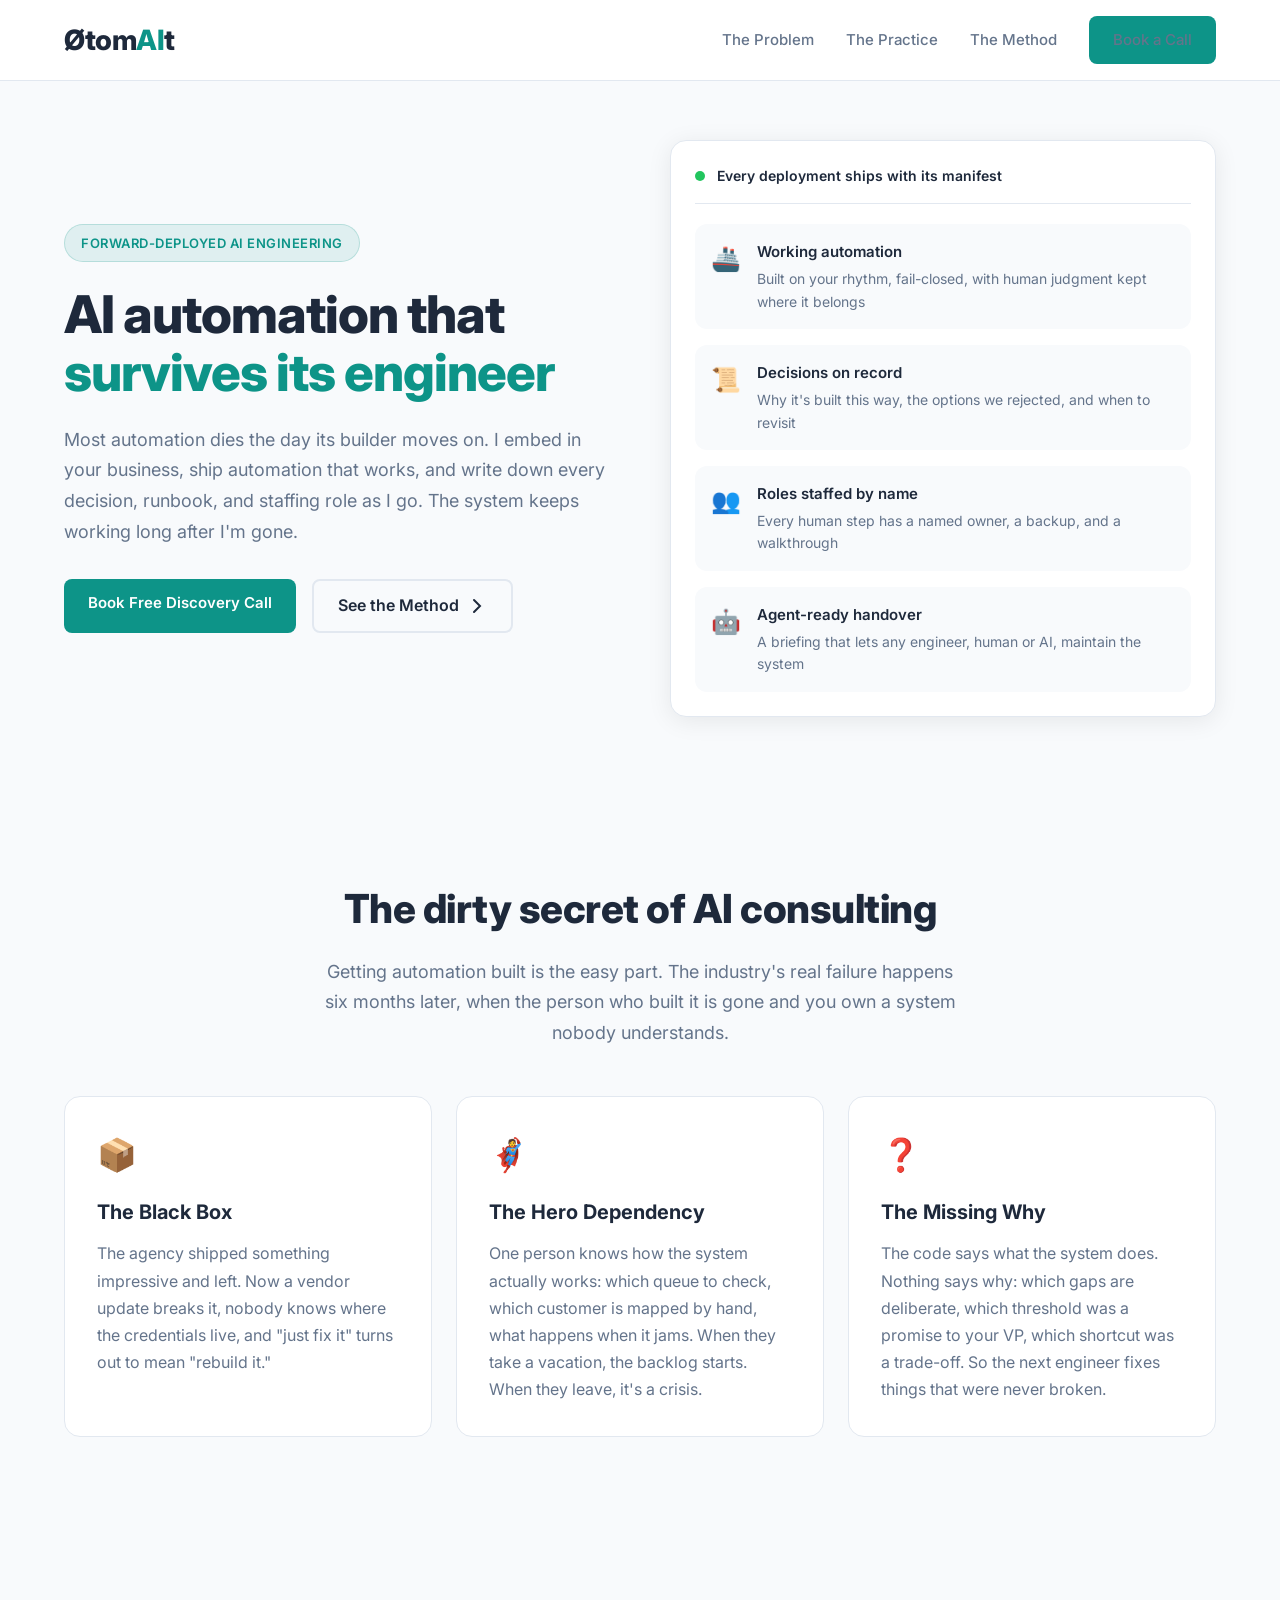
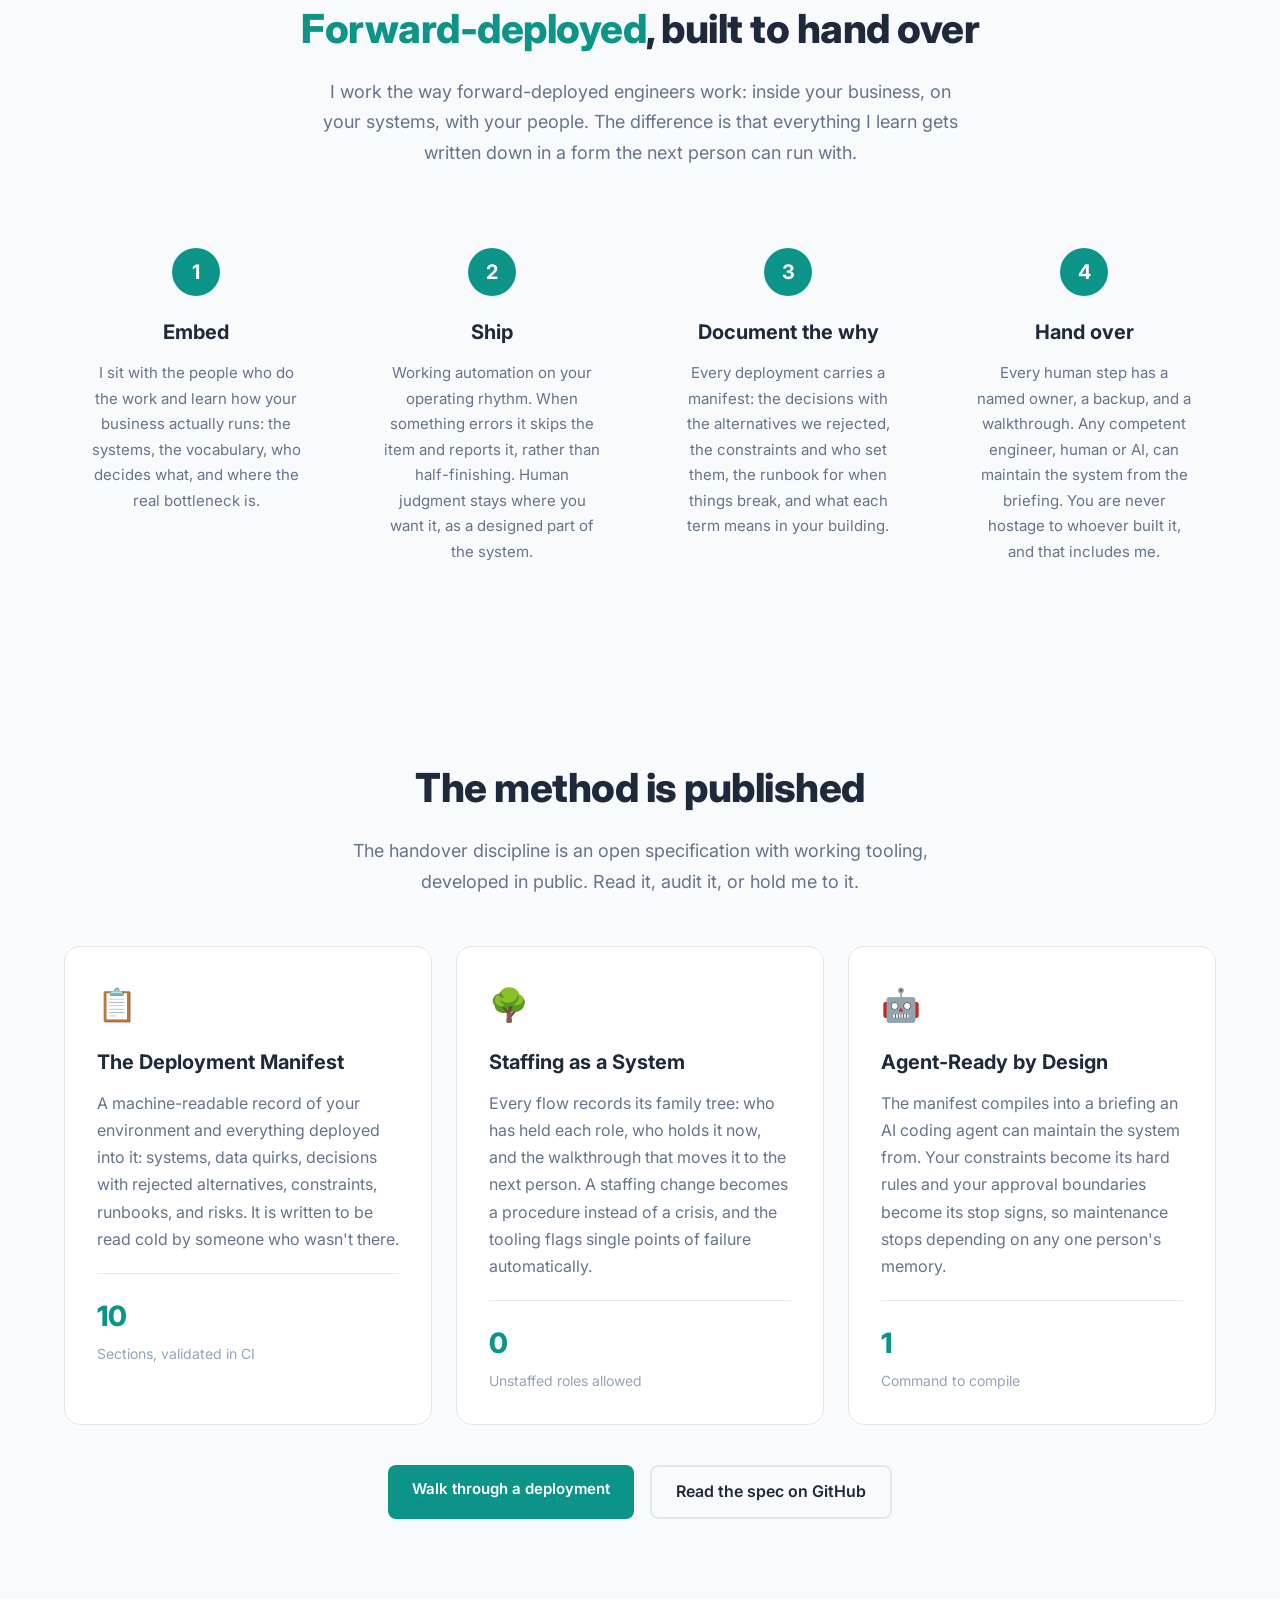
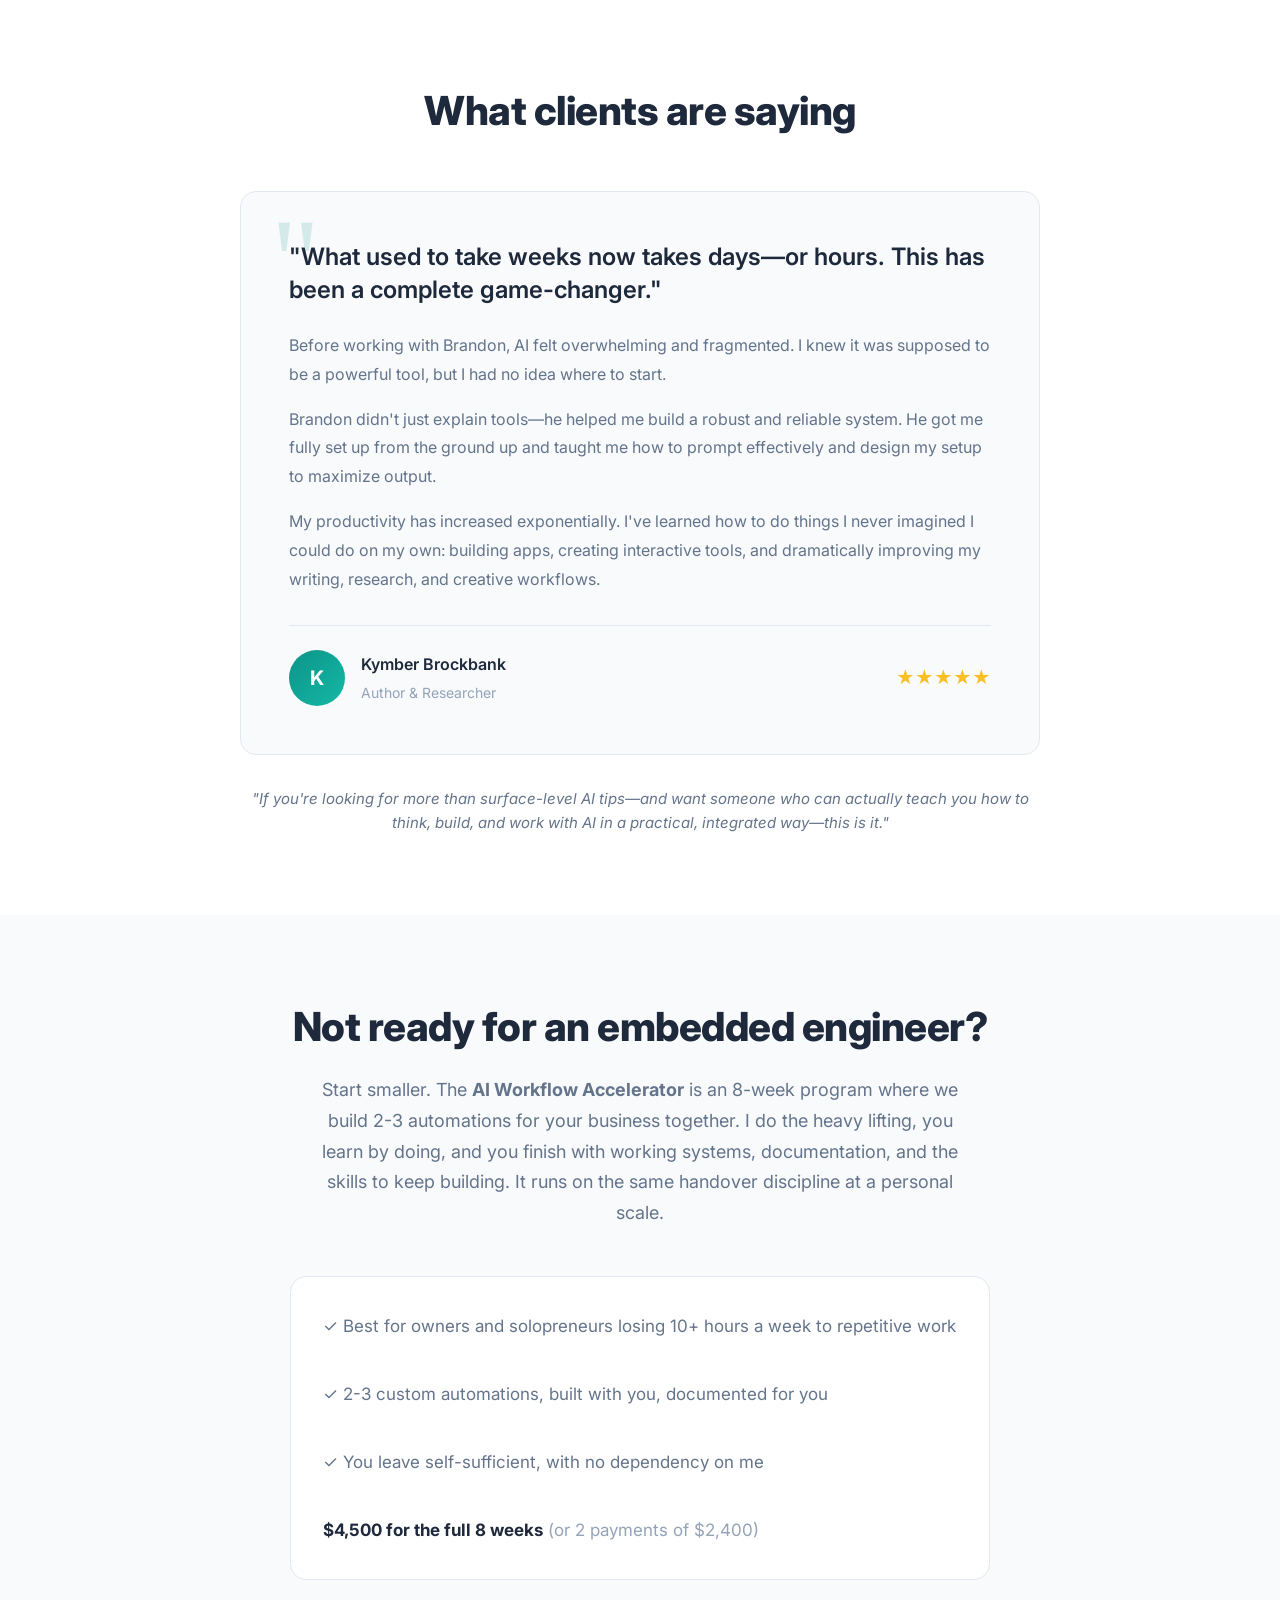
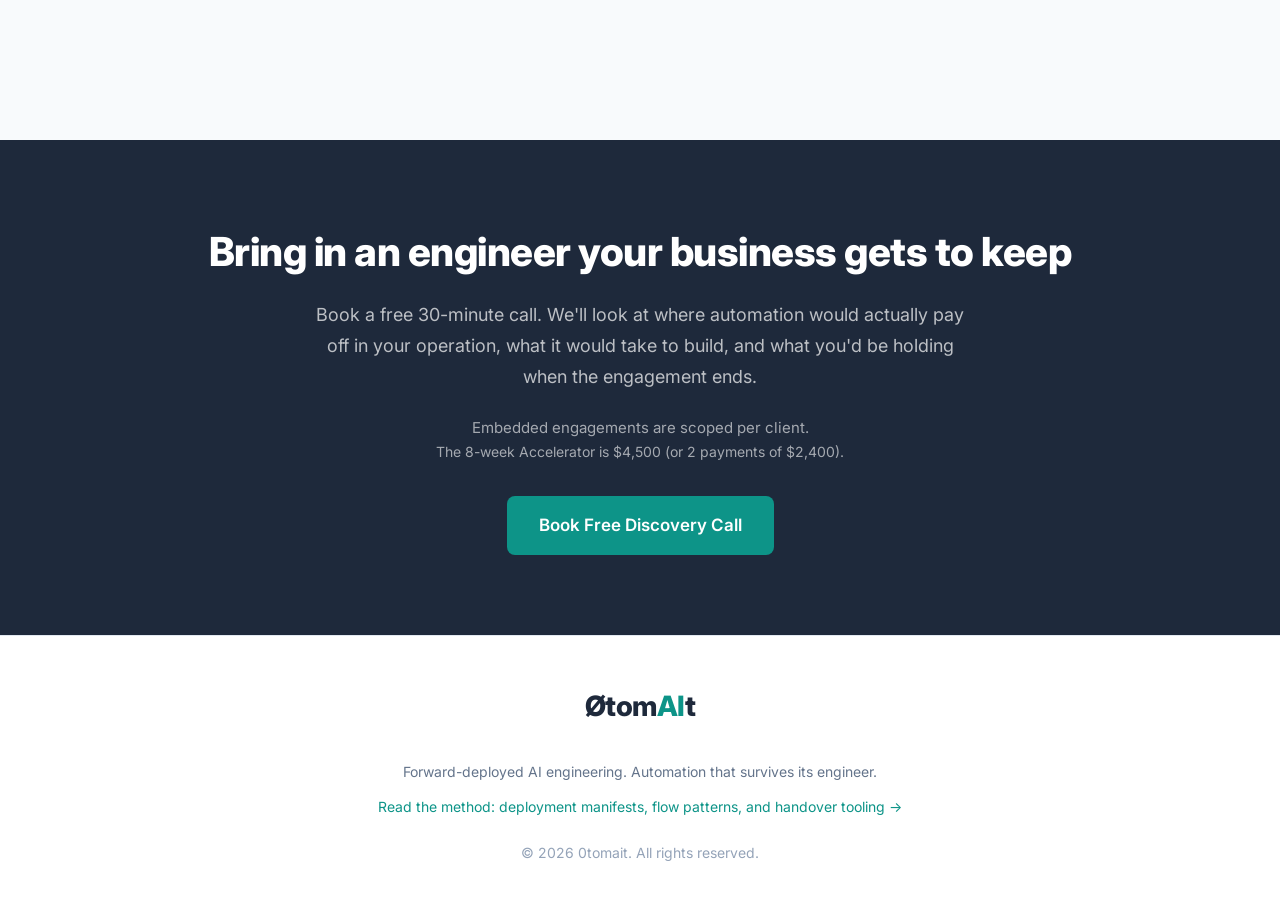
==== commit 1f2e7d6a: "Add deployment walkthrough page (demo.html) A guided tour of the Meridian reference engagement, so v" ====
--- a/index.html
+++ b/index.html
@@ -793,7 +793,19 @@
                 </div>
             </div>
 
-            <p style="text-align: center; margin-top: 40px">
+            <p
+                style="
+                    text-align: center;
+                    margin-top: 40px;
+                    display: flex;
+                    gap: 16px;
+                    justify-content: center;
+                    flex-wrap: wrap;
+                "
+            >
+                <a href="demo.html" class="cta-button"
+                    >Walk through a deployment</a
+                >
                 <a
                     href="https://github.com/Vishai/0tomait/tree/main/fde-hub"
                     class="secondary-button"
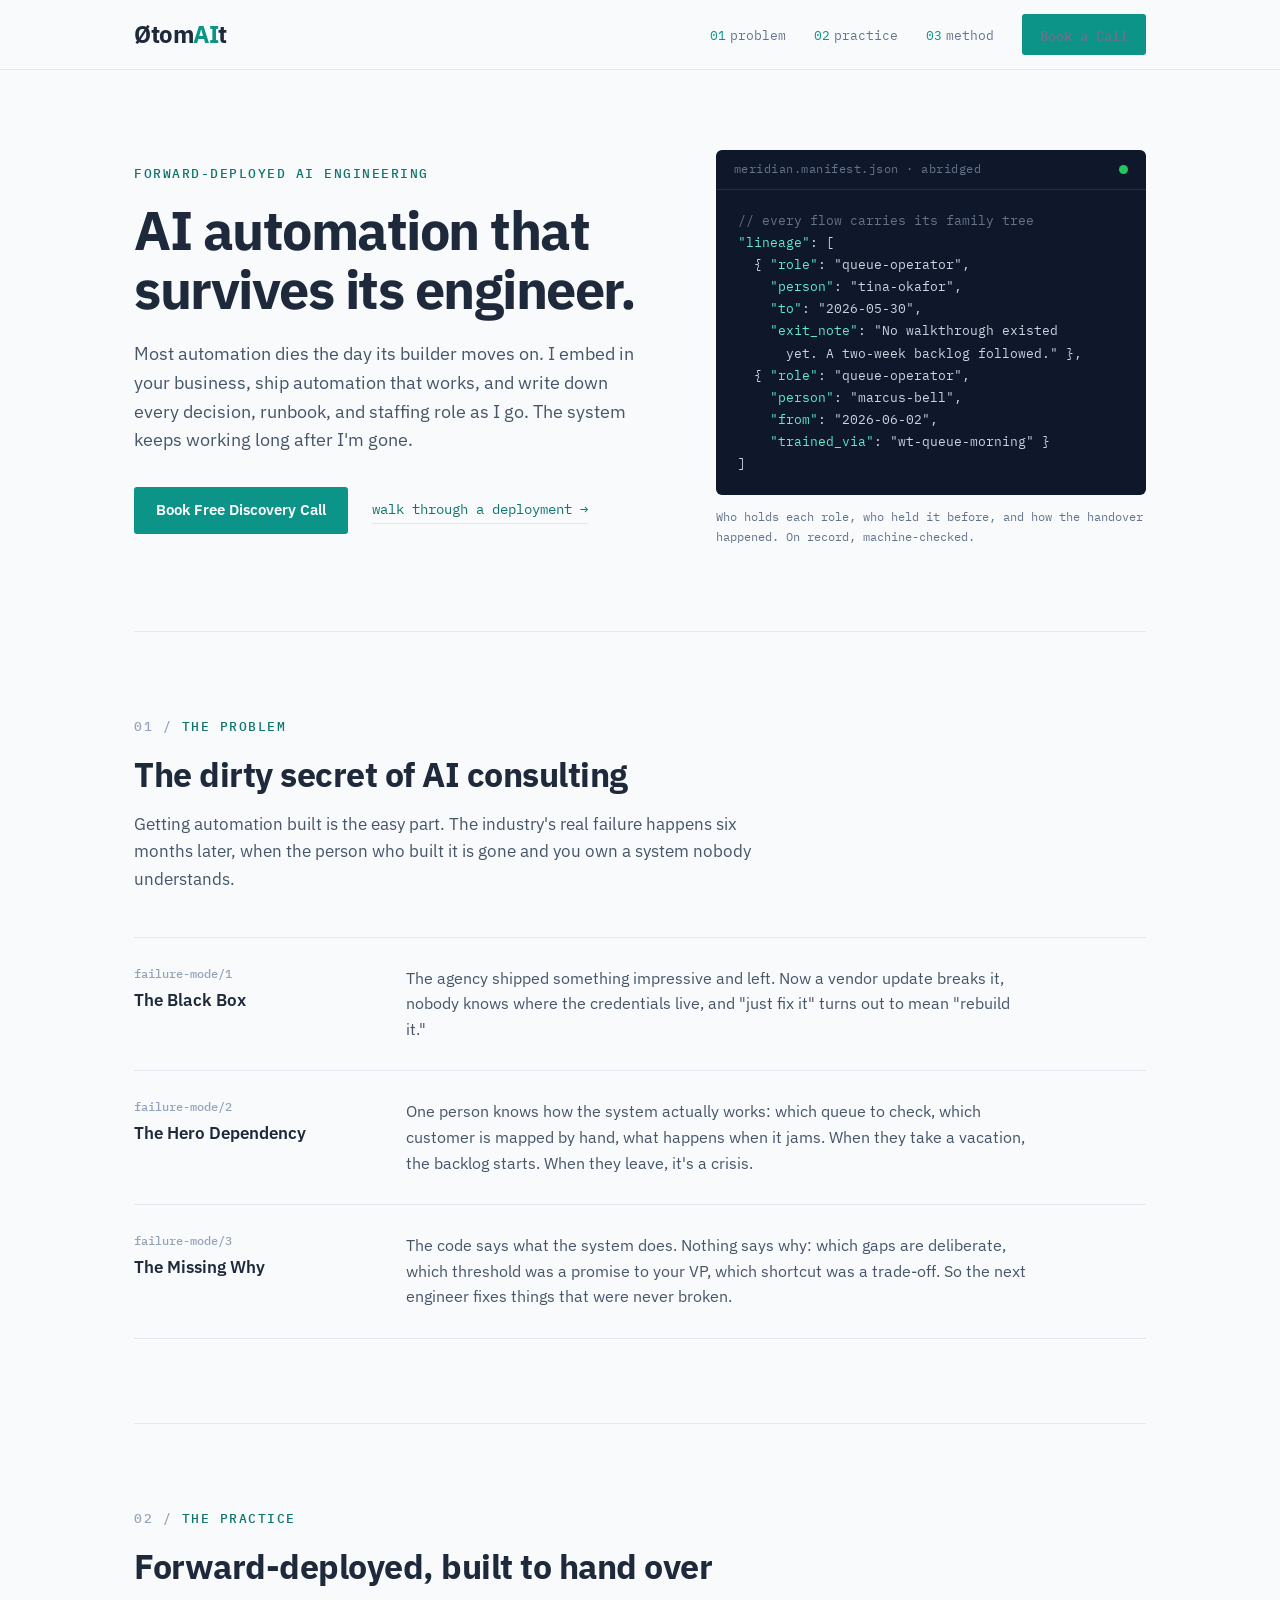
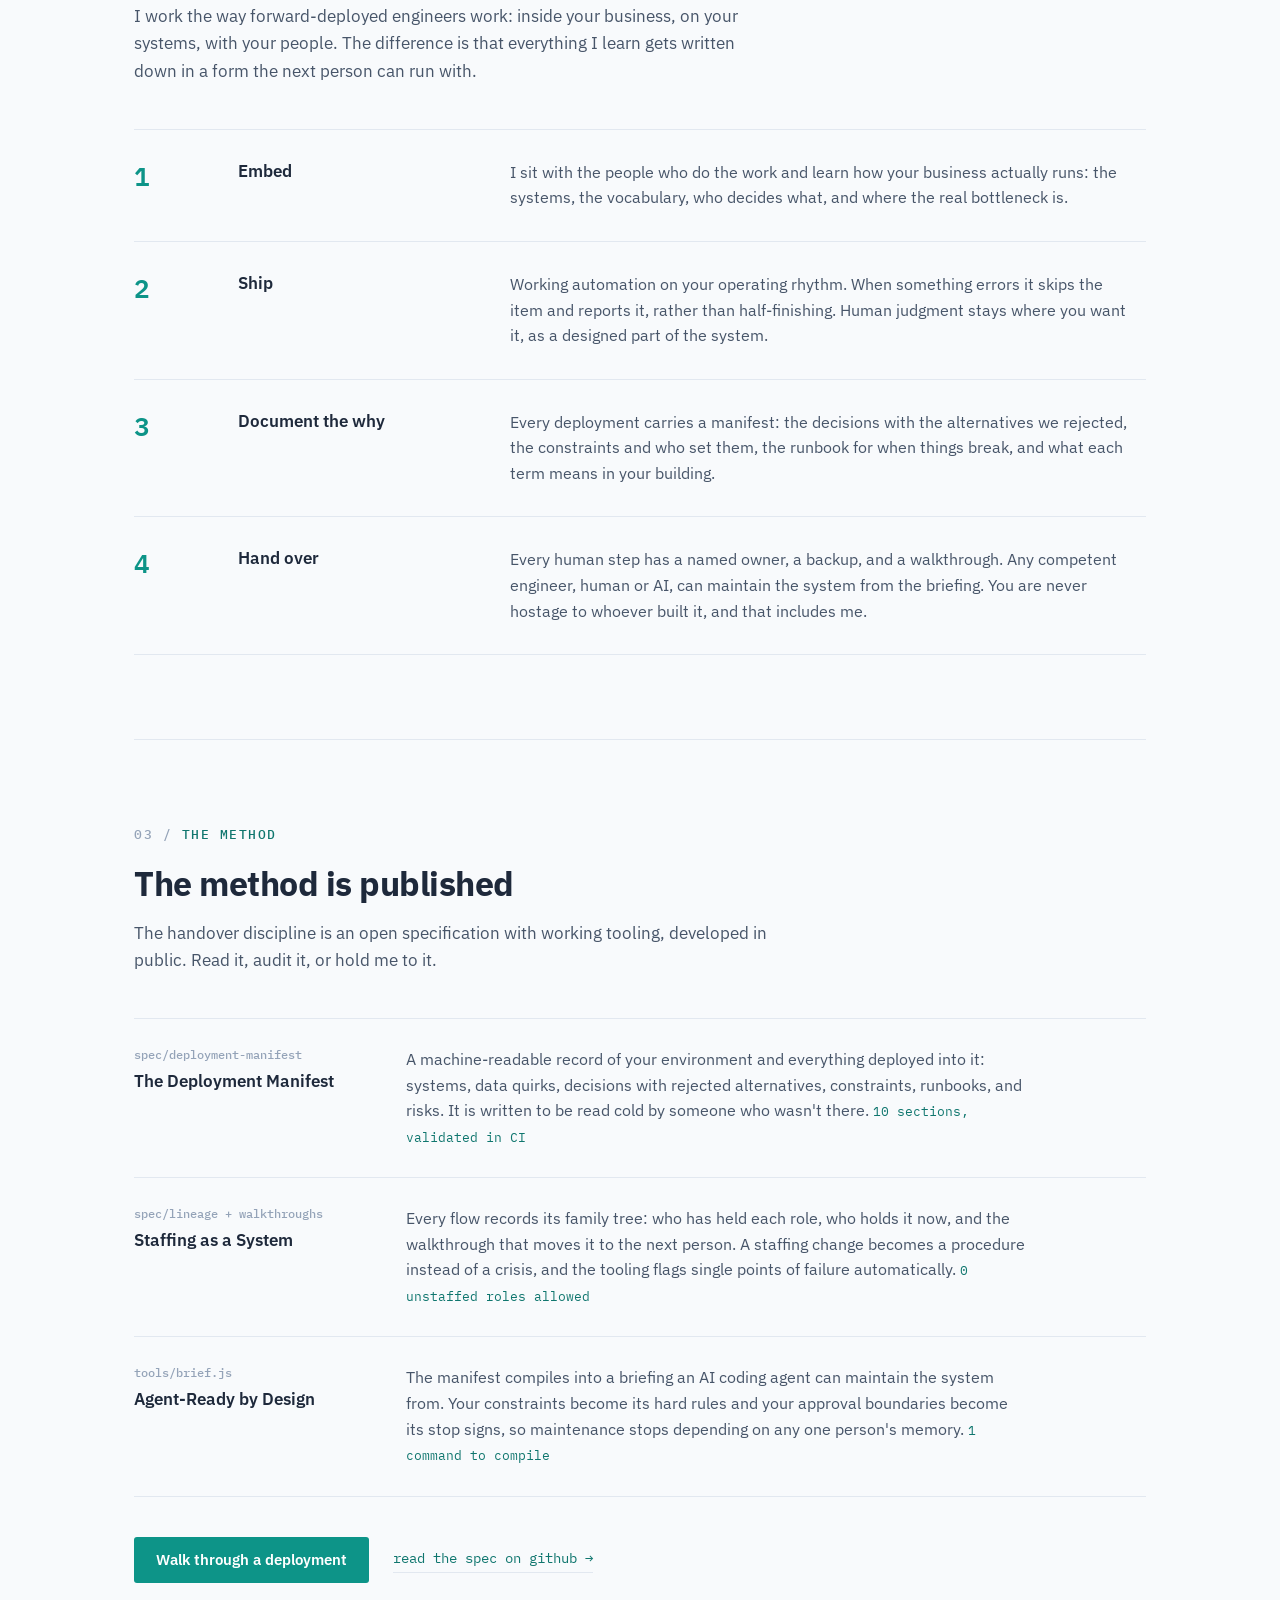
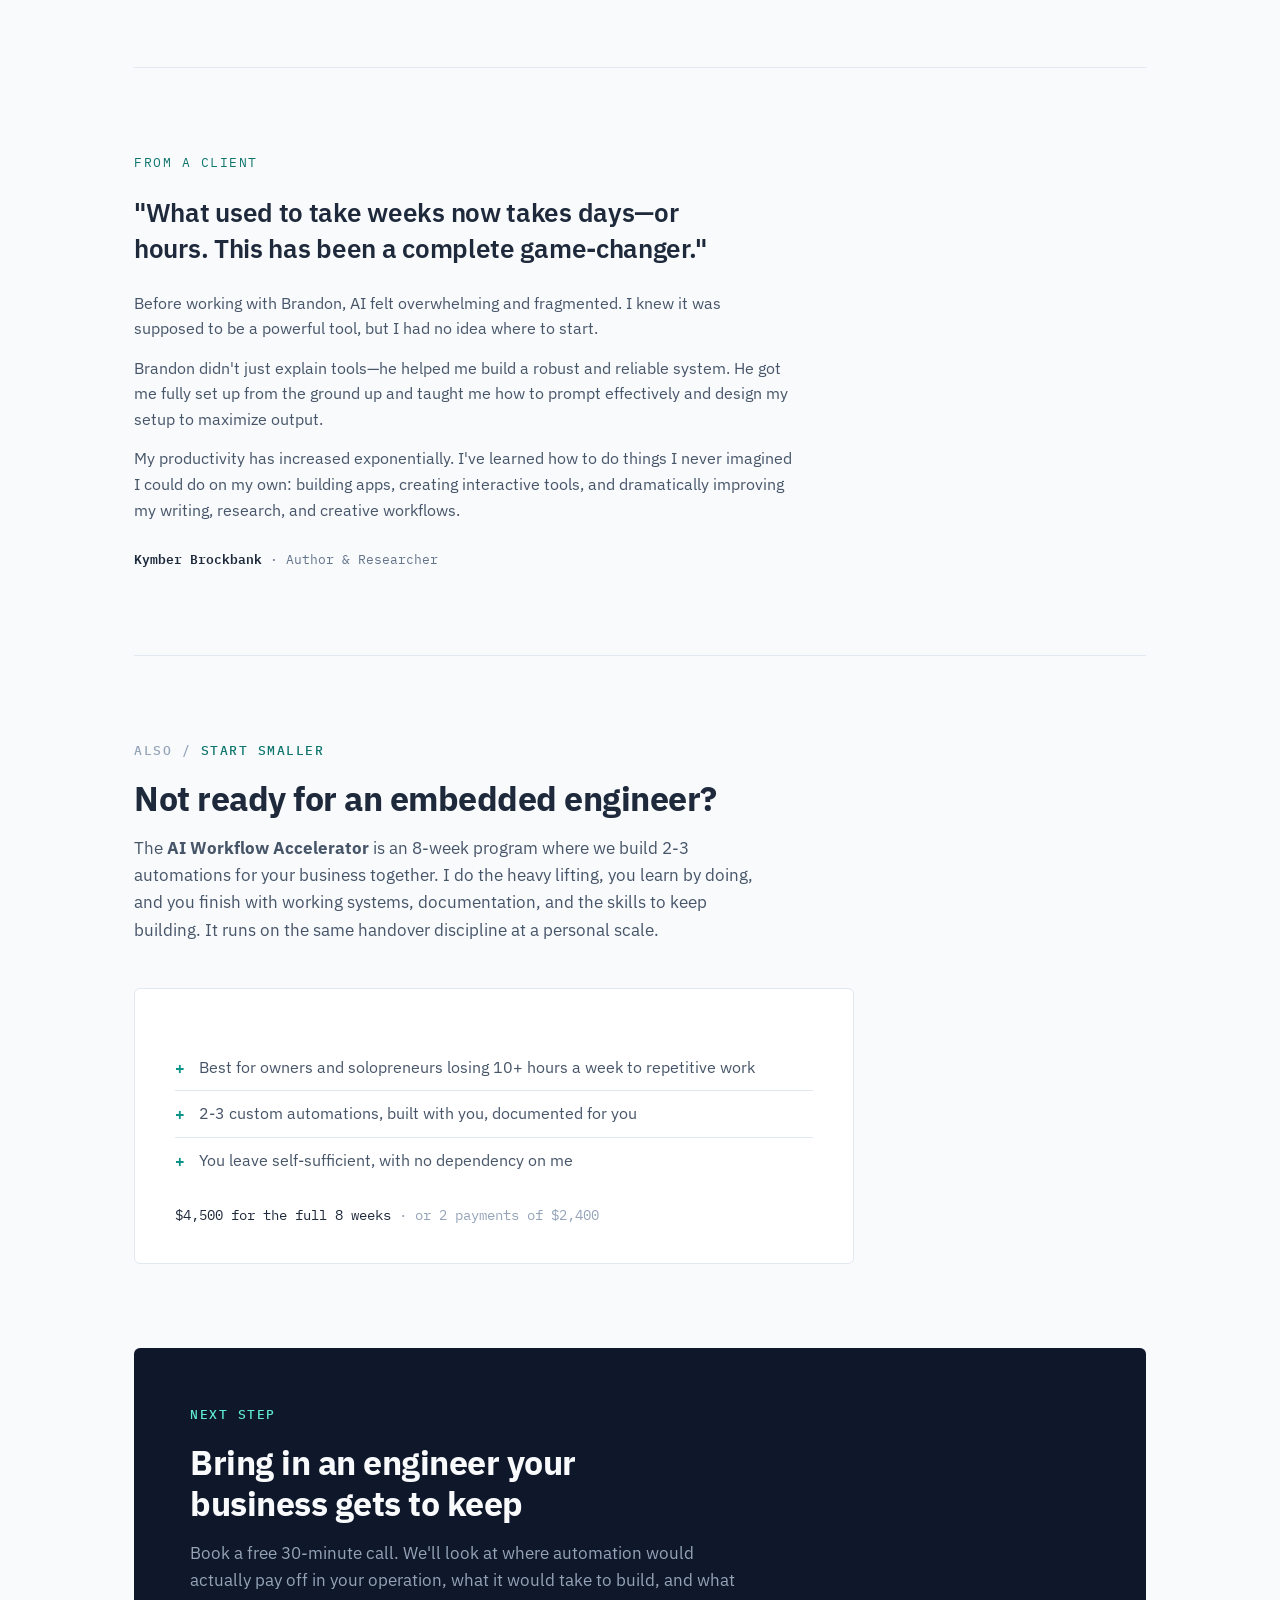
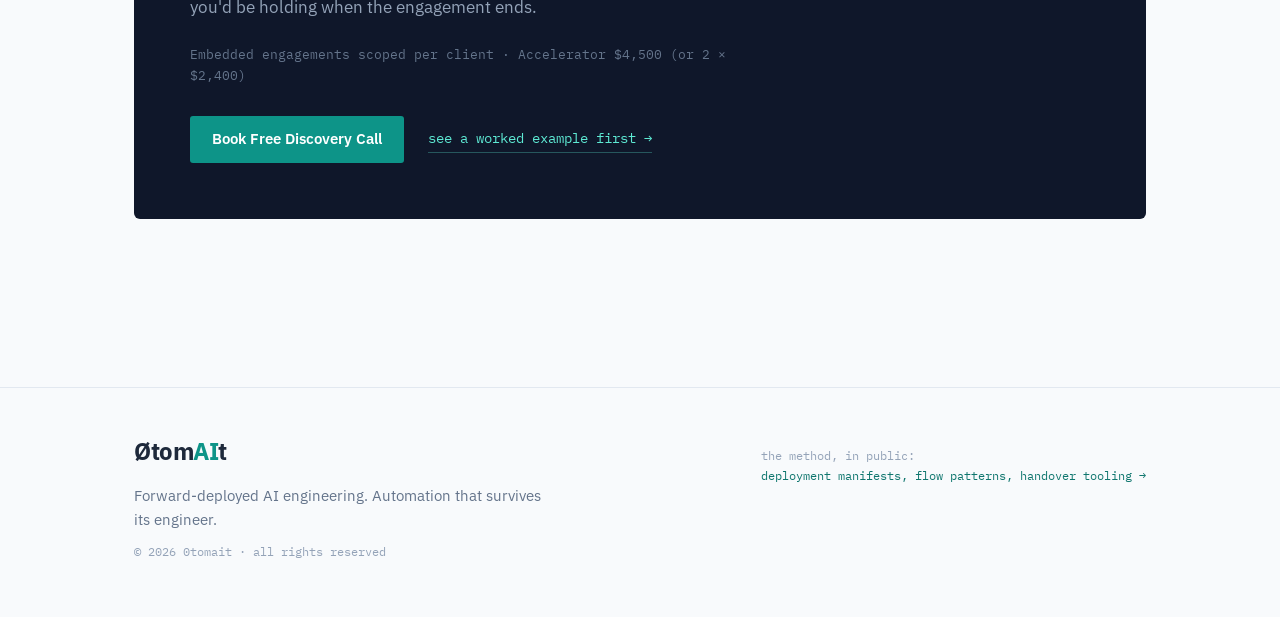
==== commit 294e5a24: "Redesign site in an engineering-document language The navy/teal theme stays; the layout grammar chan" ====
--- a/index.html
+++ b/index.html
@@ -35,7 +35,7 @@
         <link rel="preconnect" href="https://fonts.googleapis.com" />
         <link rel="preconnect" href="https://fonts.gstatic.com" crossorigin />
         <link
-            href="https://fonts.googleapis.com/css2?family=Inter:wght@400;500;600;700;800&display=swap"
+            href="https://fonts.googleapis.com/css2?family=IBM+Plex+Sans:wght@400;500;600;700&family=IBM+Plex+Mono:wght@400;500;600&display=swap"
             rel="stylesheet"
         />
 
@@ -47,1037 +47,917 @@
             }
 
             :root {
-                --navy: #1e293b;
-                --navy-light: #334155;
-                --teal: #0d9488;
-                --teal-light: #14b8a6;
-                --warm-gray: #64748b;
-                --light-gray: #94a3b8;
-                --off-white: #f8fafc;
-                --white: #ffffff;
-                --border: #e2e8f0;
+                --ink: #1e293b;
+                --ink-soft: #475569;
+                --ink-faint: #64748b;
+                --muted: #94a3b8;
+                --paper: #f8fafc;
+                --card: #ffffff;
+                --line: #e2e8f0;
+                --accent: #0d9488;
+                --accent-dark: #0f766e;
+                --terminal: #0f172a;
+                --terminal-ink: #cbd5e1;
+                --amber: #b45309;
+            }
+
+            html {
+                scroll-behavior: smooth;
+            }
+
+            @media (prefers-reduced-motion: reduce) {
+                html {
+                    scroll-behavior: auto;
+                }
             }
 
             body {
-                font-family:
-                    "Inter",
-                    -apple-system,
-                    sans-serif;
-                background: var(--off-white);
-                color: var(--navy);
-                line-height: 1.6;
-            }
-
-            /* Navigation */
+                font-family: "IBM Plex Sans", -apple-system, sans-serif;
+                background: var(--paper);
+                color: var(--ink);
+                line-height: 1.65;
+                font-size: 16.5px;
+            }
+
+            .mono {
+                font-family: "IBM Plex Mono", ui-monospace, Menlo, monospace;
+            }
+
+            a:focus-visible,
+            button:focus-visible {
+                outline: 2px solid var(--accent);
+                outline-offset: 2px;
+            }
+
+            /* ---------- Nav ---------- */
             nav {
                 position: fixed;
                 top: 0;
                 left: 0;
                 right: 0;
-                z-index: 1000;
-                background: rgba(255, 255, 255, 0.95);
-                backdrop-filter: blur(10px);
-                border-bottom: 1px solid var(--border);
-            }
-
-            .nav-container {
-                max-width: 1200px;
+                z-index: 100;
+                background: rgba(248, 250, 252, 0.92);
+                backdrop-filter: blur(8px);
+                border-bottom: 1px solid var(--line);
+            }
+
+            .nav-inner {
+                max-width: 1060px;
                 margin: 0 auto;
-                padding: 16px 24px;
+                padding: 14px 24px;
                 display: flex;
                 justify-content: space-between;
                 align-items: center;
             }
 
             .logo {
-                font-size: 28px;
-                font-weight: 800;
+                font-size: 24px;
+                font-weight: 700;
                 text-decoration: none;
-                color: var(--navy);
+                color: var(--ink);
                 letter-spacing: -0.5px;
             }
 
             .logo .ai {
-                color: var(--teal);
+                color: var(--accent);
             }
 
             .nav-links {
                 display: flex;
+                gap: 28px;
+                align-items: center;
                 list-style: none;
-                gap: 32px;
-                align-items: center;
             }
 
             .nav-links a {
+                font-family: "IBM Plex Mono", ui-monospace, monospace;
+                font-size: 13px;
                 text-decoration: none;
-                color: var(--warm-gray);
-                font-weight: 500;
-                font-size: 15px;
-                transition: color 0.2s;
+                color: var(--ink-faint);
             }
 
             .nav-links a:hover {
-                color: var(--navy);
-            }
-
-            .cta-button {
+                color: var(--ink);
+            }
+
+            .nav-links a .idx {
+                color: var(--accent);
+                margin-right: 4px;
+            }
+
+            .btn {
                 display: inline-block;
-                background: var(--teal);
-                color: white;
-                padding: 12px 24px;
-                border-radius: 8px;
+                background: var(--accent);
+                color: #fff;
+                padding: 11px 22px;
+                border-radius: 3px;
                 text-decoration: none;
                 font-weight: 600;
                 font-size: 15px;
-                transition: all 0.2s;
-            }
-
-            .cta-button:hover {
-                background: var(--teal-light);
-                transform: translateY(-1px);
-            }
-
-            .mobile-menu-toggle {
-                display: none;
-                flex-direction: column;
-                gap: 5px;
-                cursor: pointer;
-            }
-
-            .mobile-menu-toggle span {
-                width: 24px;
-                height: 2px;
-                background: var(--navy);
-            }
-
-            /* Hero Section */
+                font-family: "IBM Plex Sans", sans-serif;
+            }
+
+            .btn:hover {
+                background: var(--accent-dark);
+            }
+
+            .nav-links .btn {
+                font-size: 14px;
+                padding: 9px 18px;
+            }
+
+            .textlink {
+                font-family: "IBM Plex Mono", ui-monospace, monospace;
+                font-size: 14px;
+                color: var(--accent-dark);
+                text-decoration: none;
+                border-bottom: 1px solid var(--line);
+                padding-bottom: 2px;
+            }
+
+            .textlink:hover {
+                border-color: var(--accent);
+            }
+
+            /* ---------- Shell ---------- */
+            .shell {
+                max-width: 1060px;
+                margin: 0 auto;
+                padding: 0 24px;
+            }
+
+            section {
+                padding: 84px 0;
+                border-top: 1px solid var(--line);
+            }
+
+            section:first-of-type {
+                border-top: none;
+            }
+
+            .kicker {
+                font-family: "IBM Plex Mono", ui-monospace, monospace;
+                font-size: 12.5px;
+                font-weight: 500;
+                letter-spacing: 1.5px;
+                color: var(--accent-dark);
+                margin-bottom: 18px;
+            }
+
+            .kicker .idx {
+                color: var(--muted);
+            }
+
+            h2 {
+                font-size: clamp(26px, 3.4vw, 34px);
+                font-weight: 700;
+                letter-spacing: -0.5px;
+                line-height: 1.2;
+                margin-bottom: 16px;
+                max-width: 640px;
+                text-wrap: balance;
+            }
+
+            .section-intro {
+                color: var(--ink-soft);
+                max-width: 640px;
+                margin-bottom: 44px;
+            }
+
+            /* ---------- Hero ---------- */
             .hero {
-                padding: 140px 24px 80px;
-                max-width: 1200px;
-                margin: 0 auto;
-            }
-
-            .hero-content {
+                padding: 150px 0 84px;
                 display: grid;
-                grid-template-columns: 1fr 1fr;
-                gap: 60px;
+                grid-template-columns: minmax(0, 11fr) minmax(0, 9fr);
+                gap: 56px;
                 align-items: center;
             }
 
-            .hero-badge {
-                display: inline-block;
-                padding: 8px 16px;
-                background: rgba(13, 148, 136, 0.1);
-                border: 1px solid rgba(13, 148, 136, 0.2);
-                border-radius: 100px;
-                font-size: 13px;
-                font-weight: 600;
-                color: var(--teal);
-                margin-bottom: 24px;
-                letter-spacing: 0.5px;
-            }
-
-            .hero-title {
-                font-size: clamp(36px, 5vw, 52px);
-                font-weight: 800;
-                line-height: 1.1;
-                margin-bottom: 24px;
-                color: var(--navy);
-                letter-spacing: -1px;
-            }
-
-            .gradient-text {
-                color: var(--teal);
-            }
-
-            .hero-subtitle {
-                font-size: 18px;
-                color: var(--warm-gray);
+            .hero h1 {
+                font-size: clamp(36px, 5vw, 54px);
+                font-weight: 700;
+                line-height: 1.08;
+                letter-spacing: -1.5px;
+                margin: 18px 0 22px;
+                text-wrap: balance;
+            }
+
+            .hero-sub {
+                font-size: 17.5px;
+                color: var(--ink-soft);
+                max-width: 520px;
                 margin-bottom: 32px;
-                line-height: 1.7;
             }
 
             .hero-actions {
                 display: flex;
-                gap: 16px;
+                gap: 24px;
+                align-items: center;
                 flex-wrap: wrap;
             }
 
-            .secondary-button {
-                display: inline-flex;
+            /* ---------- Terminal / artifact panels ---------- */
+            .panel {
+                background: var(--terminal);
+                border-radius: 6px;
+                overflow: hidden;
+            }
+
+            .panel-bar {
+                display: flex;
+                justify-content: space-between;
                 align-items: center;
-                gap: 8px;
-                color: var(--navy);
+                padding: 10px 18px;
+                border-bottom: 1px solid rgba(148, 163, 184, 0.15);
+            }
+
+            .panel-bar span {
+                font-family: "IBM Plex Mono", ui-monospace, monospace;
+                font-size: 11.5px;
+                letter-spacing: 0.5px;
+                color: #64748b;
+            }
+
+            .panel-bar .dot {
+                width: 9px;
+                height: 9px;
+                border-radius: 50%;
+                background: #22c55e;
+            }
+
+            .panel pre {
+                padding: 20px 22px;
+                font-family: "IBM Plex Mono", ui-monospace, monospace;
+                font-size: 13px;
+                line-height: 1.7;
+                color: var(--terminal-ink);
+                overflow-x: auto;
+            }
+
+            .panel .k {
+                color: #5eead4;
+            }
+
+            .panel .s {
+                color: #cbd5e1;
+            }
+
+            .panel .c {
+                color: #64748b;
+            }
+
+            .panel .w {
+                color: #fbbf24;
+            }
+
+            .panel-caption {
+                font-family: "IBM Plex Mono", ui-monospace, monospace;
+                font-size: 12px;
+                color: var(--ink-faint);
+                margin-top: 12px;
+            }
+
+            /* ---------- Definition rows ---------- */
+            .rows {
+                border-top: 1px solid var(--line);
+            }
+
+            .row {
+                display: grid;
+                grid-template-columns: 240px 1fr;
+                gap: 32px;
+                padding: 28px 0;
+                border-bottom: 1px solid var(--line);
+            }
+
+            .row h3 {
+                font-size: 17px;
+                font-weight: 600;
+                line-height: 1.4;
+            }
+
+            .row h3 .rid {
+                display: block;
+                font-family: "IBM Plex Mono", ui-monospace, monospace;
+                font-size: 12px;
+                font-weight: 500;
+                color: var(--muted);
+                margin-bottom: 6px;
+            }
+
+            .row p {
+                color: var(--ink-soft);
+                font-size: 15.5px;
+                max-width: 620px;
+            }
+
+            .row .meta {
+                font-family: "IBM Plex Mono", ui-monospace, monospace;
+                font-size: 12.5px;
+                color: var(--accent-dark);
+                margin-top: 10px;
+            }
+
+            /* ---------- Practice steps ---------- */
+            .steps {
+                border-top: 1px solid var(--line);
+                counter-reset: step;
+            }
+
+            .step {
+                display: grid;
+                grid-template-columns: 72px 240px 1fr;
+                gap: 32px;
+                padding: 30px 0;
+                border-bottom: 1px solid var(--line);
+            }
+
+            .step-no {
+                font-family: "IBM Plex Mono", ui-monospace, monospace;
+                font-size: 26px;
+                font-weight: 600;
+                color: var(--accent);
+                font-variant-numeric: tabular-nums;
+                line-height: 1.2;
+            }
+
+            .step h3 {
+                font-size: 17px;
+                font-weight: 600;
+                line-height: 1.4;
+            }
+
+            .step p {
+                color: var(--ink-soft);
+                font-size: 15.5px;
+                max-width: 620px;
+            }
+
+            /* ---------- Testimonial ---------- */
+            .quote-mark {
+                font-family: "IBM Plex Mono", ui-monospace, monospace;
+                font-size: 13px;
+                color: var(--accent-dark);
+                letter-spacing: 1.5px;
+                margin-bottom: 20px;
+            }
+
+            blockquote .lead-quote {
+                font-size: clamp(20px, 2.6vw, 26px);
+                font-weight: 600;
+                line-height: 1.4;
+                letter-spacing: -0.3px;
+                max-width: 720px;
+                margin-bottom: 24px;
+                text-wrap: balance;
+            }
+
+            blockquote .body-quote {
+                color: var(--ink-soft);
+                max-width: 660px;
+                margin-bottom: 14px;
+                font-size: 15.5px;
+            }
+
+            .attribution {
+                font-family: "IBM Plex Mono", ui-monospace, monospace;
+                font-size: 13px;
+                color: var(--ink-faint);
+                margin-top: 26px;
+            }
+
+            .attribution b {
+                color: var(--ink);
+                font-weight: 600;
+            }
+
+            /* ---------- Accelerator ---------- */
+            .offer-box {
+                border: 1px solid var(--line);
+                background: var(--card);
+                border-radius: 6px;
+                padding: 36px 40px;
+                max-width: 720px;
+            }
+
+            .offer-box ul {
+                list-style: none;
+                margin: 20px 0;
+            }
+
+            .offer-box li {
+                padding: 10px 0;
+                border-bottom: 1px solid var(--line);
+                color: var(--ink-soft);
+                font-size: 15.5px;
+                display: flex;
+                gap: 14px;
+            }
+
+            .offer-box li:last-child {
+                border-bottom: none;
+            }
+
+            .offer-box li::before {
+                content: "+";
+                font-family: "IBM Plex Mono", ui-monospace, monospace;
+                color: var(--accent);
+                font-weight: 600;
+            }
+
+            .price {
+                font-family: "IBM Plex Mono", ui-monospace, monospace;
+                font-size: 14px;
+                color: var(--ink);
+                font-variant-numeric: tabular-nums;
+            }
+
+            .price span {
+                color: var(--muted);
+            }
+
+            /* ---------- CTA ---------- */
+            .cta {
+                background: var(--terminal);
+                border-radius: 6px;
+                padding: 56px;
+                color: #e2e8f0;
+                margin-bottom: 84px;
+            }
+
+            .cta .kicker {
+                color: #5eead4;
+            }
+
+            .cta h2 {
+                color: #f8fafc;
+                max-width: 560px;
+            }
+
+            .cta p {
+                color: #94a3b8;
+                max-width: 560px;
+                margin-bottom: 12px;
+            }
+
+            .cta .price-note {
+                font-family: "IBM Plex Mono", ui-monospace, monospace;
+                font-size: 13px;
+                color: #64748b;
+                margin: 22px 0 30px;
+            }
+
+            .cta .actions {
+                display: flex;
+                gap: 24px;
+                align-items: center;
+                flex-wrap: wrap;
+            }
+
+            .cta .textlink {
+                color: #5eead4;
+                border-color: rgba(94, 234, 212, 0.3);
+            }
+
+            /* ---------- Footer ---------- */
+            footer {
+                border-top: 1px solid var(--line);
+                padding: 44px 0 56px;
+            }
+
+            .foot-inner {
+                display: flex;
+                justify-content: space-between;
+                gap: 24px;
+                flex-wrap: wrap;
+                align-items: baseline;
+            }
+
+            footer p {
+                color: var(--ink-faint);
+                font-size: 14.5px;
+                max-width: 420px;
+            }
+
+            footer .colophon {
+                font-family: "IBM Plex Mono", ui-monospace, monospace;
+                font-size: 12px;
+                color: var(--muted);
+                margin-top: 10px;
+            }
+
+            footer a {
+                color: var(--accent-dark);
                 text-decoration: none;
-                font-weight: 600;
-                padding: 12px 24px;
-                border: 2px solid var(--border);
-                border-radius: 8px;
-                transition: all 0.2s;
-            }
-
-            .secondary-button:hover {
-                border-color: var(--navy);
-            }
-
-            /* Workflow Preview Card */
-            .workflow-preview {
-                background: var(--white);
-                border-radius: 16px;
-                padding: 24px;
-                box-shadow: 0 4px 24px rgba(0, 0, 0, 0.08);
-                border: 1px solid var(--border);
-            }
-
-            .workflow-header {
-                display: flex;
-                align-items: center;
-                gap: 12px;
-                margin-bottom: 20px;
-                padding-bottom: 16px;
-                border-bottom: 1px solid var(--border);
-            }
-
-            .status-dot {
-                width: 10px;
-                height: 10px;
-                background: #22c55e;
-                border-radius: 50%;
-            }
-
-            .workflow-title {
-                font-weight: 600;
-                font-size: 14px;
-                color: var(--navy);
-            }
-
-            .workflow-nodes {
-                display: flex;
-                flex-direction: column;
-                gap: 16px;
-            }
-
-            .workflow-node {
-                display: flex;
-                gap: 16px;
-                padding: 16px;
-                background: var(--off-white);
-                border-radius: 12px;
-                align-items: flex-start;
-            }
-
-            .node-icon {
-                font-size: 24px;
-                flex-shrink: 0;
-            }
-
-            .node-content h4 {
-                font-size: 15px;
-                font-weight: 600;
-                color: var(--navy);
-                margin-bottom: 4px;
-            }
-
-            .node-content p {
-                font-size: 14px;
-                color: var(--warm-gray);
-            }
-
-            /* Sections */
-            section {
-                padding: 80px 24px;
-                max-width: 1200px;
-                margin: 0 auto;
-            }
-
-            .section-header {
-                text-align: center;
-                margin-bottom: 48px;
-            }
-
-            .section-title {
-                font-size: clamp(28px, 4vw, 40px);
-                font-weight: 800;
-                color: var(--navy);
-                margin-bottom: 16px;
-                letter-spacing: -0.5px;
-            }
-
-            .section-subtitle {
-                font-size: 18px;
-                color: var(--warm-gray);
-                max-width: 650px;
-                margin: 0 auto;
-                line-height: 1.7;
-            }
-
-            /* Feature Cards */
-            .features-grid {
-                display: grid;
-                grid-template-columns: repeat(auto-fit, minmax(300px, 1fr));
-                gap: 24px;
-            }
-
-            .feature-card {
-                background: var(--white);
-                border: 1px solid var(--border);
-                border-radius: 16px;
-                padding: 32px;
-                transition: all 0.2s;
-            }
-
-            .feature-card:hover {
-                box-shadow: 0 8px 32px rgba(0, 0, 0, 0.08);
-                transform: translateY(-2px);
-            }
-
-            .feature-icon {
-                font-size: 32px;
-                margin-bottom: 16px;
-            }
-
-            .feature-title {
-                font-size: 20px;
-                font-weight: 700;
-                color: var(--navy);
-                margin-bottom: 12px;
-            }
-
-            .feature-description {
-                color: var(--warm-gray);
-                line-height: 1.7;
-            }
-
-            .feature-metrics {
-                margin-top: 20px;
-                padding-top: 20px;
-                border-top: 1px solid var(--border);
-            }
-
-            .metric-value {
-                font-size: 28px;
-                font-weight: 800;
-                color: var(--teal);
-            }
-
-            .metric-label {
-                display: block;
-                font-size: 14px;
-                color: var(--light-gray);
-                margin-top: 4px;
-            }
-
-            /* Process Steps */
-            .process-steps {
-                display: grid;
-                grid-template-columns: repeat(auto-fit, minmax(250px, 1fr));
-                gap: 32px;
-                margin-top: 48px;
-            }
-
-            .process-step {
-                text-align: center;
-                padding: 32px 24px;
-            }
-
-            .step-number {
-                width: 48px;
-                height: 48px;
-                background: var(--teal);
-                color: white;
-                border-radius: 50%;
-                display: flex;
-                align-items: center;
-                justify-content: center;
-                font-weight: 700;
-                font-size: 20px;
-                margin: 0 auto 20px;
-            }
-
-            .step-title {
-                font-size: 20px;
-                font-weight: 700;
-                color: var(--navy);
-                margin-bottom: 12px;
-            }
-
-            .step-description {
-                color: var(--warm-gray);
-                font-size: 15px;
-                line-height: 1.7;
-            }
-
-            /* CTA Section */
-            .cta-section {
-                background: var(--navy);
-                color: white;
-                padding: 80px 24px;
-                text-align: center;
-                margin-top: 80px;
-                max-width: none;
-            }
-
-            .cta-section .section-title {
-                color: white;
-            }
-
-            .cta-section .section-subtitle {
-                color: rgba(255, 255, 255, 0.7);
-            }
-
-            .cta-section .cta-button {
-                margin-top: 32px;
-                padding: 16px 32px;
-                font-size: 17px;
-            }
-
-            .pricing-note {
-                margin-top: 24px;
-                color: rgba(255, 255, 255, 0.6);
-                font-size: 15px;
-            }
-
-            .pricing-note strong {
-                color: white;
-            }
-
-            /* Footer */
-            footer {
-                background: var(--white);
-                padding: 48px 24px;
-                border-top: 1px solid var(--border);
-                text-align: center;
-            }
-
-            footer .logo {
-                margin-bottom: 16px;
-                display: inline-block;
-            }
-
-            footer p {
-                color: var(--warm-gray);
-                font-size: 14px;
-            }
-
-            /* Mobile Responsive */
-            @media (max-width: 768px) {
-                .nav-links {
+            }
+
+            footer a:hover {
+                text-decoration: underline;
+            }
+
+            /* ---------- Responsive ---------- */
+            @media (max-width: 860px) {
+                .hero {
+                    grid-template-columns: 1fr;
+                    gap: 40px;
+                    padding-top: 120px;
+                }
+                .row {
+                    grid-template-columns: 1fr;
+                    gap: 10px;
+                }
+                .step {
+                    grid-template-columns: 48px 1fr;
+                }
+                .step p {
+                    grid-column: 2;
+                }
+                .nav-links li.hide-sm {
                     display: none;
                 }
-
-                .mobile-menu-toggle {
-                    display: flex;
+                .cta {
+                    padding: 40px 28px;
                 }
-
-                .hero-content {
-                    grid-template-columns: 1fr;
-                    gap: 40px;
-                }
-
-                .hero {
-                    padding: 120px 20px 60px;
-                }
-
-                .calc-inputs {
-                    grid-template-columns: 1fr;
-                }
-
-                .calc-results {
-                    grid-template-columns: 1fr;
-                    gap: 32px;
-                }
-
-                .features-grid {
-                    grid-template-columns: 1fr;
-                }
-
-                .process-steps {
-                    grid-template-columns: 1fr;
+                .offer-box {
+                    padding: 28px 24px;
                 }
             }
         </style>
     </head>
     <body>
-        <!-- Navigation -->
         <nav>
-            <div class="nav-container">
+            <div class="nav-inner">
                 <a href="#" class="logo"> Øtom<span class="ai">AI</span>t </a>
                 <ul class="nav-links">
-                    <li><a href="#problem">The Problem</a></li>
-                    <li><a href="#solution">The Practice</a></li>
-                    <li><a href="#proof">The Method</a></li>
+                    <li class="hide-sm">
+                        <a href="#problem"
+                            ><span class="idx">01</span>problem</a
+                        >
+                    </li>
+                    <li class="hide-sm">
+                        <a href="#solution"
+                            ><span class="idx">02</span>practice</a
+                        >
+                    </li>
+                    <li class="hide-sm">
+                        <a href="#proof"><span class="idx">03</span>method</a>
+                    </li>
                     <li>
-                        <a href="#contact" class="cta-button">Book a Call</a>
+                        <a href="#contact" class="btn">Book a Call</a>
                     </li>
                 </ul>
-                <div class="mobile-menu-toggle">
-                    <span></span>
-                    <span></span>
-                    <span></span>
-                </div>
             </div>
         </nav>
 
-        <!-- Hero Section -->
-        <section class="hero">
-            <div class="hero-content">
-                <div class="hero-text">
-                    <span class="hero-badge"
-                        >FORWARD-DEPLOYED AI ENGINEERING</span
-                    >
-                    <h1 class="hero-title">
-                        AI automation that
-                        <span class="gradient-text"
-                            >survives its engineer</span
-                        >
-                    </h1>
-                    <p class="hero-subtitle">
+        <main class="shell">
+            <!-- Hero -->
+            <section class="hero">
+                <div>
+                    <div class="kicker">FORWARD-DEPLOYED AI ENGINEERING</div>
+                    <h1>AI automation that survives its engineer.</h1>
+                    <p class="hero-sub">
                         Most automation dies the day its builder moves on. I
                         embed in your business, ship automation that works, and
                         write down every decision, runbook, and staffing role
                         as I go. The system keeps working long after I'm gone.
                     </p>
                     <div class="hero-actions">
-                        <a href="#contact" class="cta-button"
+                        <a href="#contact" class="btn"
                             >Book Free Discovery Call</a
                         >
-                        <a href="#proof" class="secondary-button">
-                            <span>See the Method</span>
-                            <svg
-                                width="20"
-                                height="20"
-                                viewBox="0 0 20 20"
-                                fill="none"
-                            >
-                                <path
-                                    d="M7 4L13 10L7 16"
-                                    stroke="currentColor"
-                                    stroke-width="2"
-                                    stroke-linecap="round"
-                                />
-                            </svg>
-                        </a>
-                    </div>
-                </div>
-
-                <div class="hero-visual">
-                    <div class="workflow-preview">
-                        <div class="workflow-header">
-                            <div class="status-dot"></div>
-                            <span class="workflow-title"
-                                >Every deployment ships with its manifest</span
-                            >
+                        <a href="demo.html" class="textlink"
+                            >walk through a deployment &rarr;</a
+                        >
+                    </div>
+                </div>
+                <div>
+                    <div class="panel">
+                        <div class="panel-bar">
+                            <span>meridian.manifest.json &middot; abridged</span>
+                            <span class="dot"></span>
                         </div>
-                        <div class="workflow-nodes">
-                            <div class="workflow-node">
-                                <div class="node-icon">🚢</div>
-                                <div class="node-content">
-                                    <h4>Working automation</h4>
-                                    <p>
-                                        Built on your rhythm, fail-closed, with
-                                        human judgment kept where it belongs
-                                    </p>
-                                </div>
-                            </div>
-                            <div class="workflow-node">
-                                <div class="node-icon">📜</div>
-                                <div class="node-content">
-                                    <h4>Decisions on record</h4>
-                                    <p>
-                                        Why it's built this way, the options we
-                                        rejected, and when to revisit
-                                    </p>
-                                </div>
-                            </div>
-                            <div class="workflow-node">
-                                <div class="node-icon">👥</div>
-                                <div class="node-content">
-                                    <h4>Roles staffed by name</h4>
-                                    <p>
-                                        Every human step has a named owner, a
-                                        backup, and a walkthrough
-                                    </p>
-                                </div>
-                            </div>
-                            <div class="workflow-node">
-                                <div class="node-icon">🤖</div>
-                                <div class="node-content">
-                                    <h4>Agent-ready handover</h4>
-                                    <p>
-                                        A briefing that lets any engineer,
-                                        human or AI, maintain the system
-                                    </p>
-                                </div>
-                            </div>
-                        </div>
-                    </div>
-                </div>
-            </div>
-        </section>
-
-        <!-- Problem Section -->
-        <section id="problem">
-            <div class="section-header">
-                <h2 class="section-title">
-                    The dirty secret of AI consulting
-                </h2>
-                <p class="section-subtitle">
+                        <pre>
+<span class="c">// every flow carries its family tree</span>
+<span class="k">"lineage"</span>: [
+  { <span class="k">"role"</span>: <span class="s">"queue-operator"</span>,
+    <span class="k">"person"</span>: <span class="s">"tina-okafor"</span>,
+    <span class="k">"to"</span>: <span class="s">"2026-05-30"</span>,
+    <span class="k">"exit_note"</span>: <span class="s">"No walkthrough existed
+      yet. A two-week backlog followed."</span> },
+  { <span class="k">"role"</span>: <span class="s">"queue-operator"</span>,
+    <span class="k">"person"</span>: <span class="s">"marcus-bell"</span>,
+    <span class="k">"from"</span>: <span class="s">"2026-06-02"</span>,
+    <span class="k">"trained_via"</span>: <span class="s">"wt-queue-morning"</span> }
+]</pre>
+                    </div>
+                    <div class="panel-caption">
+                        Who holds each role, who held it before, and how the
+                        handover happened. On record, machine-checked.
+                    </div>
+                </div>
+            </section>
+
+            <!-- 01 Problem -->
+            <section id="problem">
+                <div class="kicker">
+                    <span class="idx">01 /</span> THE PROBLEM
+                </div>
+                <h2>The dirty secret of AI consulting</h2>
+                <p class="section-intro">
                     Getting automation built is the easy part. The industry's
                     real failure happens six months later, when the person who
                     built it is gone and you own a system nobody understands.
                 </p>
-            </div>
-
-            <div class="features-grid">
-                <div class="feature-card">
-                    <div class="feature-icon">📦</div>
-                    <h3 class="feature-title">The Black Box</h3>
-                    <p class="feature-description">
-                        The agency shipped something impressive and left. Now a
-                        vendor update breaks it, nobody knows where the
-                        credentials live, and "just fix it" turns out to mean
-                        "rebuild it."
-                    </p>
-                </div>
-
-                <div class="feature-card">
-                    <div class="feature-icon">🦸</div>
-                    <h3 class="feature-title">The Hero Dependency</h3>
-                    <p class="feature-description">
-                        One person knows how the system actually works: which
-                        queue to check, which customer is mapped by hand, what
-                        happens when it jams. When they take a vacation, the
-                        backlog starts. When they leave, it's a crisis.
-                    </p>
-                </div>
-
-                <div class="feature-card">
-                    <div class="feature-icon">❓</div>
-                    <h3 class="feature-title">The Missing Why</h3>
-                    <p class="feature-description">
-                        The code says what the system does. Nothing says why:
-                        which gaps are deliberate, which threshold was a promise
-                        to your VP, which shortcut was a trade-off. So the next
-                        engineer fixes things that were never broken.
-                    </p>
-                </div>
-            </div>
-        </section>
-
-        <!-- Solution Section -->
-        <section id="solution">
-            <div class="section-header">
-                <h2 class="section-title">
-                    <span class="gradient-text">Forward-deployed</span>, built
-                    to hand over
-                </h2>
-                <p class="section-subtitle">
-                    I work the way forward-deployed engineers work: inside
-                    your business, on your systems, with your people. The
-                    difference is that everything I learn gets written down in
-                    a form the next person can run with.
+                <div class="rows">
+                    <div class="row">
+                        <h3><span class="rid">failure-mode/1</span>The Black Box</h3>
+                        <p>
+                            The agency shipped something impressive and left.
+                            Now a vendor update breaks it, nobody knows where
+                            the credentials live, and "just fix it" turns out
+                            to mean "rebuild it."
+                        </p>
+                    </div>
+                    <div class="row">
+                        <h3>
+                            <span class="rid">failure-mode/2</span>The Hero
+                            Dependency
+                        </h3>
+                        <p>
+                            One person knows how the system actually works:
+                            which queue to check, which customer is mapped by
+                            hand, what happens when it jams. When they take a
+                            vacation, the backlog starts. When they leave, it's
+                            a crisis.
+                        </p>
+                    </div>
+                    <div class="row">
+                        <h3>
+                            <span class="rid">failure-mode/3</span>The Missing
+                            Why
+                        </h3>
+                        <p>
+                            The code says what the system does. Nothing says
+                            why: which gaps are deliberate, which threshold was
+                            a promise to your VP, which shortcut was a
+                            trade-off. So the next engineer fixes things that
+                            were never broken.
+                        </p>
+                    </div>
+                </div>
+            </section>
+
+            <!-- 02 Practice -->
+            <section id="solution">
+                <div class="kicker">
+                    <span class="idx">02 /</span> THE PRACTICE
+                </div>
+                <h2>Forward-deployed, built to hand over</h2>
+                <p class="section-intro">
+                    I work the way forward-deployed engineers work: inside your
+                    business, on your systems, with your people. The difference
+                    is that everything I learn gets written down in a form the
+                    next person can run with.
                 </p>
-            </div>
-
-            <div class="process-steps">
-                <div class="process-step">
-                    <div class="step-number">1</div>
-                    <h3 class="step-title">Embed</h3>
-                    <p class="step-description">
-                        I sit with the people who do the work and learn how
-                        your business actually runs: the systems, the
-                        vocabulary, who decides what, and where the real
-                        bottleneck is.
-                    </p>
-                </div>
-
-                <div class="process-step">
-                    <div class="step-number">2</div>
-                    <h3 class="step-title">Ship</h3>
-                    <p class="step-description">
-                        Working automation on your operating rhythm. When
-                        something errors it skips the item and reports it,
-                        rather than half-finishing. Human judgment stays where
-                        you want it, as a designed part of the system.
-                    </p>
-                </div>
-
-                <div class="process-step">
-                    <div class="step-number">3</div>
-                    <h3 class="step-title">Document the why</h3>
-                    <p class="step-description">
-                        Every deployment carries a manifest: the decisions with
-                        the alternatives we rejected, the constraints and who
-                        set them, the runbook for when things break, and what
-                        each term means in your building.
-                    </p>
-                </div>
-
-                <div class="process-step">
-                    <div class="step-number">4</div>
-                    <h3 class="step-title">Hand over</h3>
-                    <p class="step-description">
-                        Every human step has a named owner, a backup, and a
-                        walkthrough. Any competent engineer, human or AI, can
-                        maintain the system from the briefing. You are never
-                        hostage to whoever built it, and that includes me.
-                    </p>
-                </div>
-            </div>
-        </section>
-
-        <!-- Proof / Method Section -->
-        <section id="proof">
-            <div class="section-header">
-                <h2 class="section-title">The method is published</h2>
-                <p class="section-subtitle">
+                <div class="steps">
+                    <div class="step">
+                        <div class="step-no">1</div>
+                        <h3>Embed</h3>
+                        <p>
+                            I sit with the people who do the work and learn how
+                            your business actually runs: the systems, the
+                            vocabulary, who decides what, and where the real
+                            bottleneck is.
+                        </p>
+                    </div>
+                    <div class="step">
+                        <div class="step-no">2</div>
+                        <h3>Ship</h3>
+                        <p>
+                            Working automation on your operating rhythm. When
+                            something errors it skips the item and reports it,
+                            rather than half-finishing. Human judgment stays
+                            where you want it, as a designed part of the
+                            system.
+                        </p>
+                    </div>
+                    <div class="step">
+                        <div class="step-no">3</div>
+                        <h3>Document the why</h3>
+                        <p>
+                            Every deployment carries a manifest: the decisions
+                            with the alternatives we rejected, the constraints
+                            and who set them, the runbook for when things
+                            break, and what each term means in your building.
+                        </p>
+                    </div>
+                    <div class="step">
+                        <div class="step-no">4</div>
+                        <h3>Hand over</h3>
+                        <p>
+                            Every human step has a named owner, a backup, and a
+                            walkthrough. Any competent engineer, human or AI,
+                            can maintain the system from the briefing. You are
+                            never hostage to whoever built it, and that
+                            includes me.
+                        </p>
+                    </div>
+                </div>
+            </section>
+
+            <!-- 03 Method -->
+            <section id="proof">
+                <div class="kicker"><span class="idx">03 /</span> THE METHOD</div>
+                <h2>The method is published</h2>
+                <p class="section-intro">
                     The handover discipline is an open specification with
-                    working tooling, developed in public. Read it, audit it,
-                    or hold me to it.
+                    working tooling, developed in public. Read it, audit it, or
+                    hold me to it.
                 </p>
-            </div>
-
-            <div class="features-grid">
-                <div class="feature-card">
-                    <div class="feature-icon">📋</div>
-                    <h3 class="feature-title">The Deployment Manifest</h3>
-                    <p class="feature-description">
-                        A machine-readable record of your environment and
-                        everything deployed into it: systems, data quirks,
-                        decisions with rejected alternatives, constraints,
-                        runbooks, and risks. It is written to be read cold by
-                        someone who wasn't there.
-                    </p>
-                    <div class="feature-metrics">
-                        <span class="metric-value">10</span>
-                        <span class="metric-label"
-                            >Sections, validated in CI</span
-                        >
-                    </div>
-                </div>
-
-                <div class="feature-card">
-                    <div class="feature-icon">🌳</div>
-                    <h3 class="feature-title">Staffing as a System</h3>
-                    <p class="feature-description">
-                        Every flow records its family tree: who has held each
-                        role, who holds it now, and the walkthrough that moves
-                        it to the next person. A staffing change becomes a
-                        procedure instead of a crisis, and the tooling flags
-                        single points of failure automatically.
-                    </p>
-                    <div class="feature-metrics">
-                        <span class="metric-value">0</span>
-                        <span class="metric-label"
-                            >Unstaffed roles allowed</span
-                        >
-                    </div>
-                </div>
-
-                <div class="feature-card">
-                    <div class="feature-icon">🤖</div>
-                    <h3 class="feature-title">Agent-Ready by Design</h3>
-                    <p class="feature-description">
-                        The manifest compiles into a briefing an AI coding
-                        agent can maintain the system from. Your constraints
-                        become its hard rules and your approval boundaries
-                        become its stop signs, so maintenance stops depending
-                        on any one person's memory.
-                    </p>
-                    <div class="feature-metrics">
-                        <span class="metric-value">1</span>
-                        <span class="metric-label"
-                            >Command to compile</span
-                        >
-                    </div>
-                </div>
-            </div>
-
-            <p
-                style="
-                    text-align: center;
-                    margin-top: 40px;
-                    display: flex;
-                    gap: 16px;
-                    justify-content: center;
-                    flex-wrap: wrap;
-                "
-            >
-                <a href="demo.html" class="cta-button"
-                    >Walk through a deployment</a
-                >
-                <a
-                    href="https://github.com/Vishai/0tomait/tree/main/fde-hub"
-                    class="secondary-button"
-                    style="display: inline-flex"
-                    >Read the spec on GitHub</a
-                >
-            </p>
-        </section>
-
-        <!-- Testimonial Section -->
-        <section
-            id="testimonial"
-            style="
-                background: var(--white);
-                margin: 0 auto;
-                max-width: 100%;
-                padding: 80px 24px;
-            "
-        >
-            <div style="max-width: 800px; margin: 0 auto">
-                <div class="section-header">
-                    <h2 class="section-title">What clients are saying</h2>
-                </div>
-
+                <div class="rows">
+                    <div class="row">
+                        <h3>
+                            <span class="rid">spec/deployment-manifest</span
+                            >The Deployment Manifest
+                        </h3>
+                        <p>
+                            A machine-readable record of your environment and
+                            everything deployed into it: systems, data quirks,
+                            decisions with rejected alternatives, constraints,
+                            runbooks, and risks. It is written to be read cold
+                            by someone who wasn't there.
+                            <span class="meta">10 sections, validated in CI</span>
+                        </p>
+                    </div>
+                    <div class="row">
+                        <h3>
+                            <span class="rid">spec/lineage + walkthroughs</span
+                            >Staffing as a System
+                        </h3>
+                        <p>
+                            Every flow records its family tree: who has held
+                            each role, who holds it now, and the walkthrough
+                            that moves it to the next person. A staffing change
+                            becomes a procedure instead of a crisis, and the
+                            tooling flags single points of failure
+                            automatically.
+                            <span class="meta">0 unstaffed roles allowed</span>
+                        </p>
+                    </div>
+                    <div class="row">
+                        <h3>
+                            <span class="rid">tools/brief.js</span>Agent-Ready
+                            by Design
+                        </h3>
+                        <p>
+                            The manifest compiles into a briefing an AI coding
+                            agent can maintain the system from. Your
+                            constraints become its hard rules and your approval
+                            boundaries become its stop signs, so maintenance
+                            stops depending on any one person's memory.
+                            <span class="meta">1 command to compile</span>
+                        </p>
+                    </div>
+                </div>
                 <div
                     style="
-                        background: var(--off-white);
-                        border: 1px solid var(--border);
-                        border-radius: 16px;
-                        padding: 48px;
-                        position: relative;
+                        display: flex;
+                        gap: 24px;
+                        align-items: center;
+                        margin-top: 40px;
+                        flex-wrap: wrap;
                     "
                 >
-                    <!-- Quote mark decoration -->
-                    <div
-                        style="
-                            font-size: 120px;
-                            color: var(--teal);
-                            opacity: 0.15;
-                            position: absolute;
-                            top: 10px;
-                            left: 30px;
-                            font-family: Georgia, serif;
-                            line-height: 1;
-                        "
+                    <a href="demo.html" class="btn">Walk through a deployment</a>
+                    <a
+                        href="https://github.com/Vishai/0tomait/tree/main/fde-hub"
+                        class="textlink"
+                        >read the spec on github &rarr;</a
                     >
-                        "
-                    </div>
-
-                    <!-- Featured quote -->
-                    <p
-                        style="
-                            font-size: 24px;
-                            font-weight: 600;
-                            color: var(--navy);
-                            line-height: 1.4;
-                            margin-bottom: 24px;
-                            position: relative;
-                            z-index: 1;
-                        "
-                    >
-                        "What used to take weeks now takes days—or hours. This
-                        has been a complete game-changer."
-                    </p>
-
-                    <!-- Full testimonial -->
-                    <p
-                        style="
-                            color: var(--warm-gray);
-                            line-height: 1.8;
-                            font-size: 16px;
-                            margin-bottom: 16px;
-                        "
-                    >
+                </div>
+            </section>
+
+            <!-- Testimonial -->
+            <section id="testimonial">
+                <div class="quote-mark">FROM A CLIENT</div>
+                <blockquote>
+                    <p class="lead-quote">
+                        "What used to take weeks now takes days&mdash;or hours.
+                        This has been a complete game-changer."
+                    </p>
+                    <p class="body-quote">
                         Before working with Brandon, AI felt overwhelming and
                         fragmented. I knew it was supposed to be a powerful
                         tool, but I had no idea where to start.
                     </p>
-
-                    <p
-                        style="
-                            color: var(--warm-gray);
-                            line-height: 1.8;
-                            font-size: 16px;
-                            margin-bottom: 16px;
-                        "
-                    >
-                        Brandon didn't just explain tools—he helped me build a
-                        robust and reliable system. He got me fully set up from
-                        the ground up and taught me how to prompt effectively
-                        and design my setup to maximize output.
-                    </p>
-
-                    <p
-                        style="
-                            color: var(--warm-gray);
-                            line-height: 1.8;
-                            font-size: 16px;
-                            margin-bottom: 32px;
-                        "
-                    >
+                    <p class="body-quote">
+                        Brandon didn't just explain tools&mdash;he helped me
+                        build a robust and reliable system. He got me fully set
+                        up from the ground up and taught me how to prompt
+                        effectively and design my setup to maximize output.
+                    </p>
+                    <p class="body-quote">
                         My productivity has increased exponentially. I've
                         learned how to do things I never imagined I could do on
                         my own: building apps, creating interactive tools, and
                         dramatically improving my writing, research, and
                         creative workflows.
                     </p>
-
-                    <!-- Attribution -->
-                    <div
-                        style="
-                            display: flex;
-                            align-items: center;
-                            gap: 16px;
-                            padding-top: 24px;
-                            border-top: 1px solid var(--border);
-                        "
-                    >
-                        <!-- Avatar placeholder -->
-                        <div
-                            style="
-                                width: 56px;
-                                height: 56px;
-                                background: linear-gradient(
-                                    135deg,
-                                    var(--teal),
-                                    var(--teal-light)
-                                );
-                                border-radius: 50%;
-                                display: flex;
-                                align-items: center;
-                                justify-content: center;
-                                color: white;
-                                font-weight: 700;
-                                font-size: 20px;
-                            "
-                        >
-                            K
-                        </div>
-
-                        <div>
-                            <p
-                                style="
-                                    font-weight: 600;
-                                    color: var(--navy);
-                                    font-size: 16px;
-                                    margin-bottom: 4px;
-                                "
-                            >
-                                Kymber Brockbank
-                            </p>
-                            <p
-                                style="
-                                    color: var(--light-gray);
-                                    font-size: 14px;
-                                "
-                            >
-                                Author & Researcher
-                            </p>
-                        </div>
-
-                        <!-- Star rating -->
-                        <div
-                            style="
-                                margin-left: auto;
-                                color: #fbbf24;
-                                font-size: 18px;
-                            "
-                        >
-                            ★★★★★
-                        </div>
-                    </div>
-                </div>
-
-                <!-- Additional quote -->
-                <p
-                    style="
-                        text-align: center;
-                        color: var(--warm-gray);
-                        font-style: italic;
-                        margin-top: 32px;
-                        font-size: 15px;
-                    "
-                >
-                    "If you're looking for more than surface-level AI tips—and
-                    want someone who can actually teach you how to think, build,
-                    and work with AI in a practical, integrated way—this is it."
-                </p>
-            </div>
-        </section>
-
-        <!-- Secondary Offer: Accelerator -->
-        <section id="accelerator">
-            <div class="section-header">
-                <h2 class="section-title">Not ready for an embedded engineer?</h2>
-                <p class="section-subtitle">
-                    Start smaller. The
-                    <strong>AI Workflow Accelerator</strong> is an 8-week
+                    <p class="attribution">
+                        <b>Kymber Brockbank</b> &middot; Author &amp; Researcher
+                    </p>
+                </blockquote>
+            </section>
+
+            <!-- Accelerator -->
+            <section id="accelerator">
+                <div class="kicker">
+                    <span class="idx">ALSO /</span> START SMALLER
+                </div>
+                <h2>Not ready for an embedded engineer?</h2>
+                <p class="section-intro">
+                    The <strong>AI Workflow Accelerator</strong> is an 8-week
                     program where we build 2-3 automations for your business
                     together. I do the heavy lifting, you learn by doing, and
                     you finish with working systems, documentation, and the
                     skills to keep building. It runs on the same handover
                     discipline at a personal scale.
                 </p>
+                <div class="offer-box">
+                    <ul>
+                        <li>
+                            Best for owners and solopreneurs losing 10+ hours a
+                            week to repetitive work
+                        </li>
+                        <li>
+                            2-3 custom automations, built with you, documented
+                            for you
+                        </li>
+                        <li>
+                            You leave self-sufficient, with no dependency on me
+                        </li>
+                    </ul>
+                    <p class="price">
+                        $4,500 for the full 8 weeks
+                        <span>&middot; or 2 payments of $2,400</span>
+                    </p>
+                </div>
+            </section>
+
+            <!-- CTA -->
+            <section id="contact" style="border-top: none; padding-top: 0">
+                <div class="cta">
+                    <div class="kicker">NEXT STEP</div>
+                    <h2>Bring in an engineer your business gets to keep</h2>
+                    <p>
+                        Book a free 30-minute call. We'll look at where
+                        automation would actually pay off in your operation,
+                        what it would take to build, and what you'd be holding
+                        when the engagement ends.
+                    </p>
+                    <p class="price-note">
+                        Embedded engagements scoped per client &middot;
+                        Accelerator $4,500 (or 2 &times; $2,400)
+                    </p>
+                    <div class="actions">
+                        <a
+                            href="https://calendar.app.google/cmtRRbjmx9MnxDTr9"
+                            class="btn"
+                            >Book Free Discovery Call</a
+                        >
+                        <a href="demo.html" class="textlink"
+                            >see a worked example first &rarr;</a
+                        >
+                    </div>
+                </div>
+            </section>
+        </main>
+
+        <footer>
+            <div class="shell foot-inner">
+                <div>
+                    <a href="#" class="logo">
+                        Øtom<span class="ai">AI</span>t
+                    </a>
+                    <p style="margin-top: 12px">
+                        Forward-deployed AI engineering. Automation that
+                        survives its engineer.
+                    </p>
+                    <p class="colophon">
+                        &copy; 2026 0tomait &middot; all rights reserved
+                    </p>
+                </div>
+                <div>
+                    <p class="colophon">
+                        the method, in public:<br />
+                        <a
+                            href="https://github.com/Vishai/0tomait/tree/main/fde-hub"
+                            >deployment manifests, flow patterns, handover
+                            tooling &rarr;</a
+                        >
+                    </p>
+                </div>
             </div>
-
-            <div class="features-grid" style="max-width: 700px; margin: 0 auto">
-                <div class="feature-card">
-                    <p
-                        class="feature-description"
-                        style="font-size: 17px; line-height: 2"
-                    >
-                        ✓ Best for owners and solopreneurs losing 10+ hours a
-                        week to repetitive work<br /><br />
-                        ✓ 2-3 custom automations, built with you, documented
-                        for you<br /><br />
-                        ✓ You leave self-sufficient, with no dependency on
-                        me<br /><br />
-                        <strong style="color: var(--navy)"
-                            >$4,500 for the full 8 weeks</strong
-                        >
-                        <span style="color: var(--light-gray)"
-                            >(or 2 payments of $2,400)</span
-                        >
-                    </p>
-                </div>
-            </div>
-        </section>
-
-        <!-- CTA Section -->
-        <section class="cta-section" id="contact">
-            <h2 class="section-title">
-                Bring in an engineer your business gets to keep
-            </h2>
-            <p class="section-subtitle">
-                Book a free 30-minute call. We'll look at where automation
-                would actually pay off in your operation, what it would take
-                to build, and what you'd be holding when the engagement ends.
-            </p>
-            <p class="pricing-note">
-                Embedded engagements are scoped per client.<br />
-                <span style="font-size: 14px"
-                    >The 8-week Accelerator is $4,500 (or 2 payments of
-                    $2,400).</span
-                >
-            </p>
-            <a
-                href="https://calendar.app.google/cmtRRbjmx9MnxDTr9"
-                class="cta-button"
-                >Book Free Discovery Call</a
-            >
-        </section>
-
-        <!-- Footer -->
-        <footer>
-            <a href="#" class="logo"> Øtom<span class="ai">AI</span>t </a>
-            <p style="margin-top: 16px">
-                Forward-deployed AI engineering. Automation that survives its
-                engineer.
-            </p>
-            <p style="margin-top: 12px">
-                <a
-                    href="https://github.com/Vishai/0tomait/tree/main/fde-hub"
-                    style="color: var(--teal); text-decoration: none"
-                    >Read the method: deployment manifests, flow patterns, and
-                    handover tooling →</a
-                >
-            </p>
-            <p style="margin-top: 24px; color: var(--light-gray)">
-                © 2026 0tomait. All rights reserved.
-            </p>
         </footer>
-
     </body>
 </html>
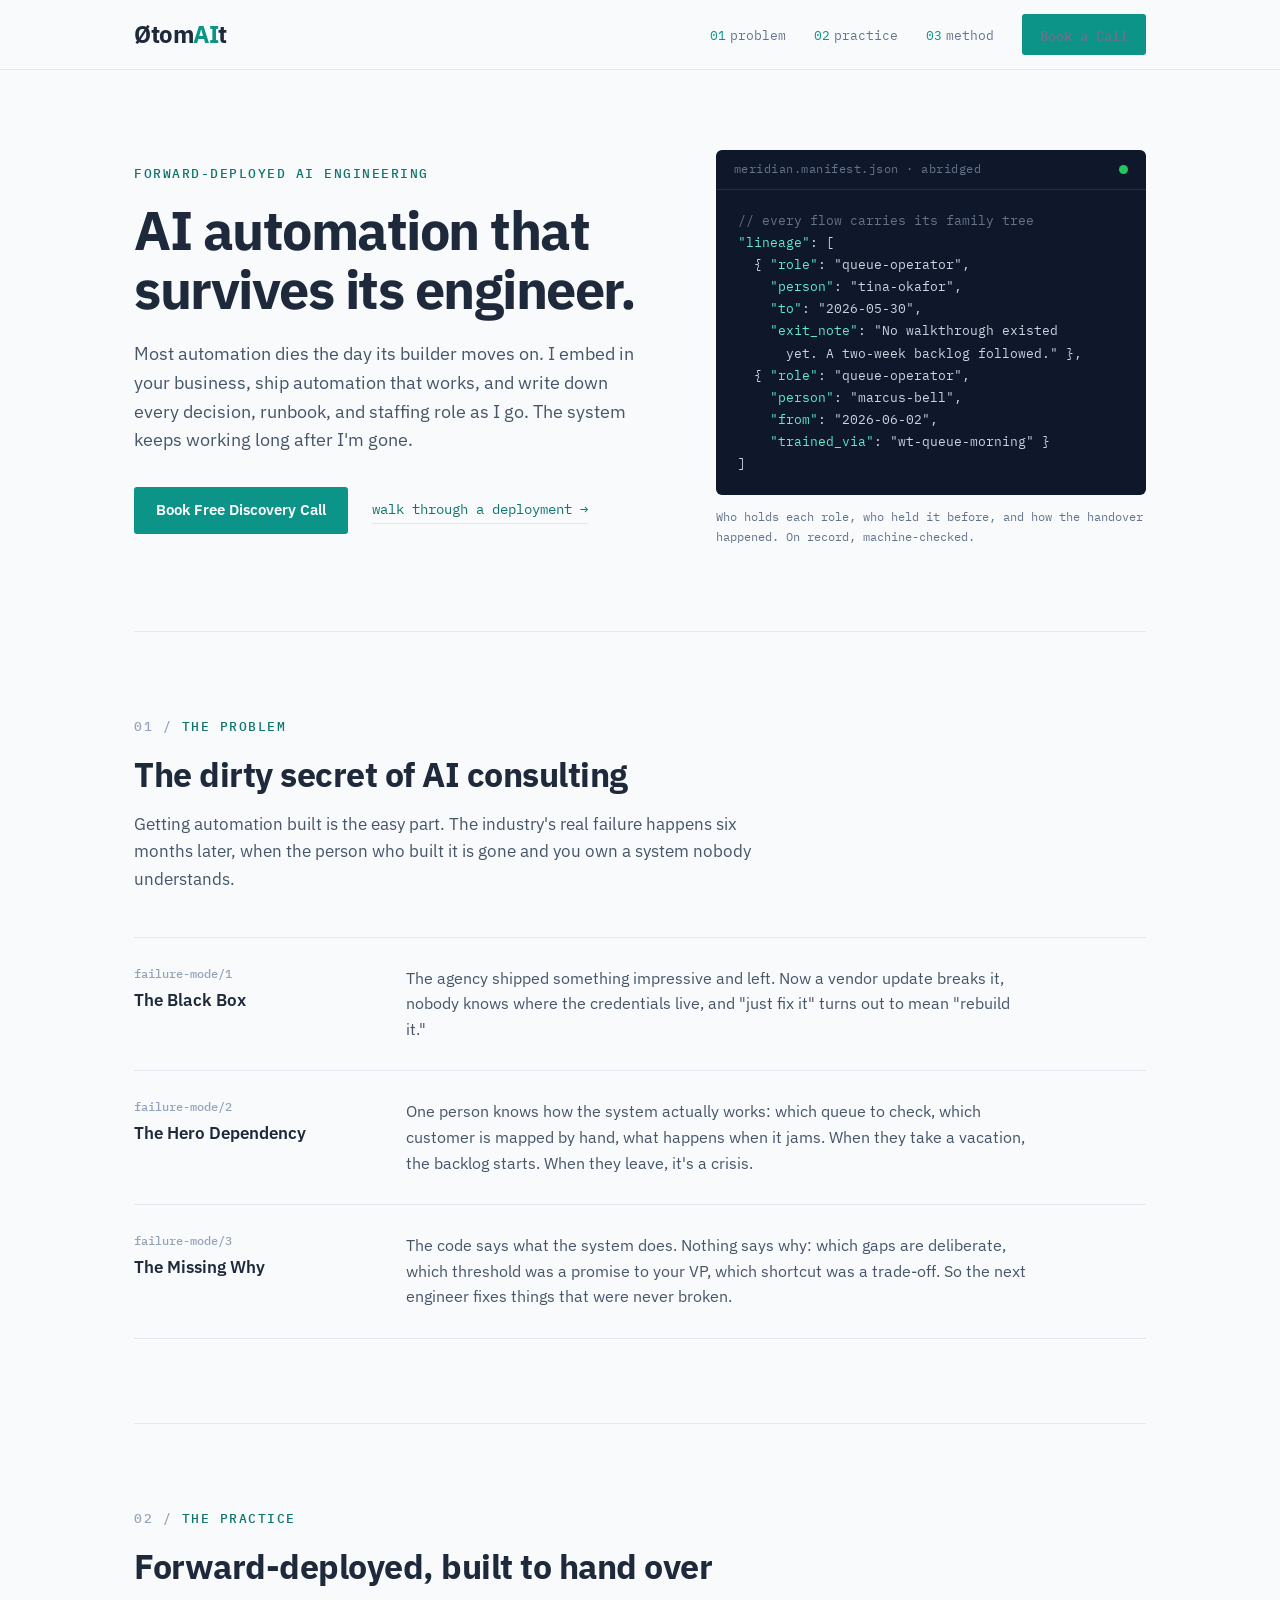
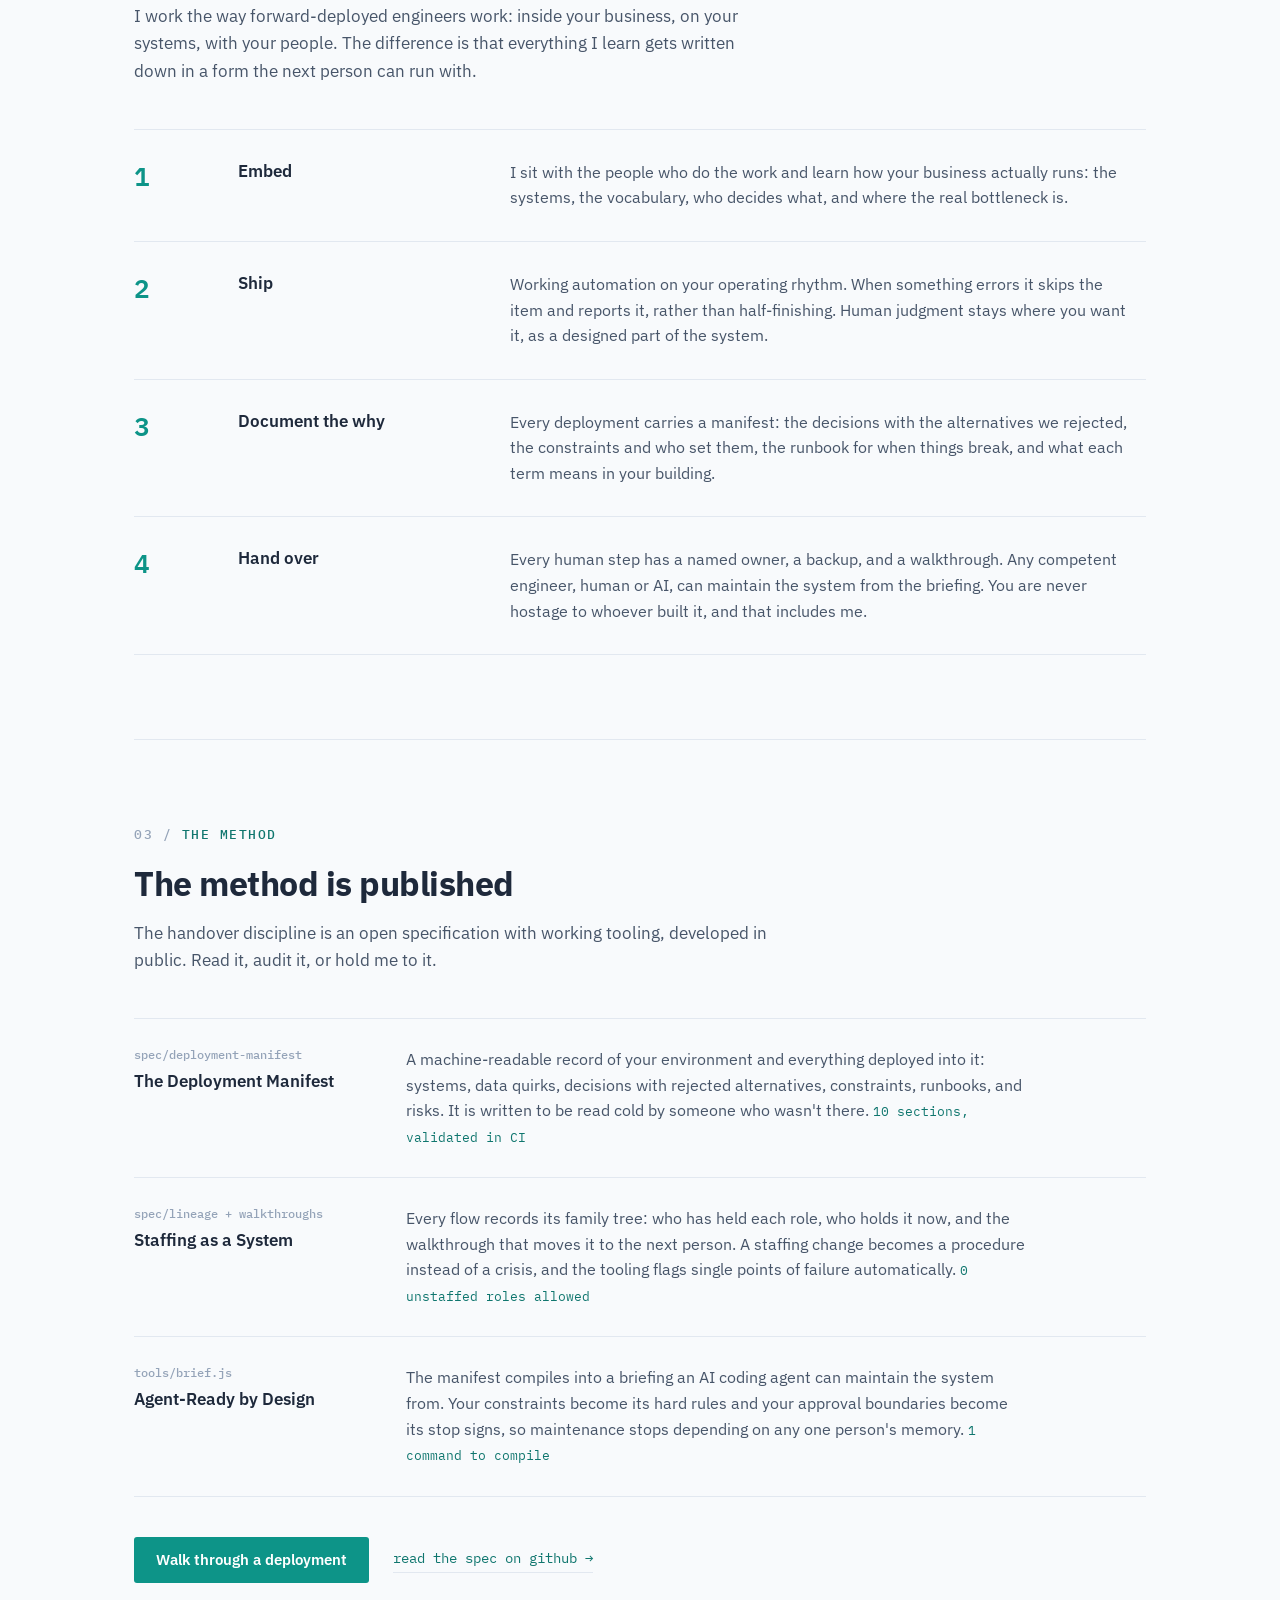
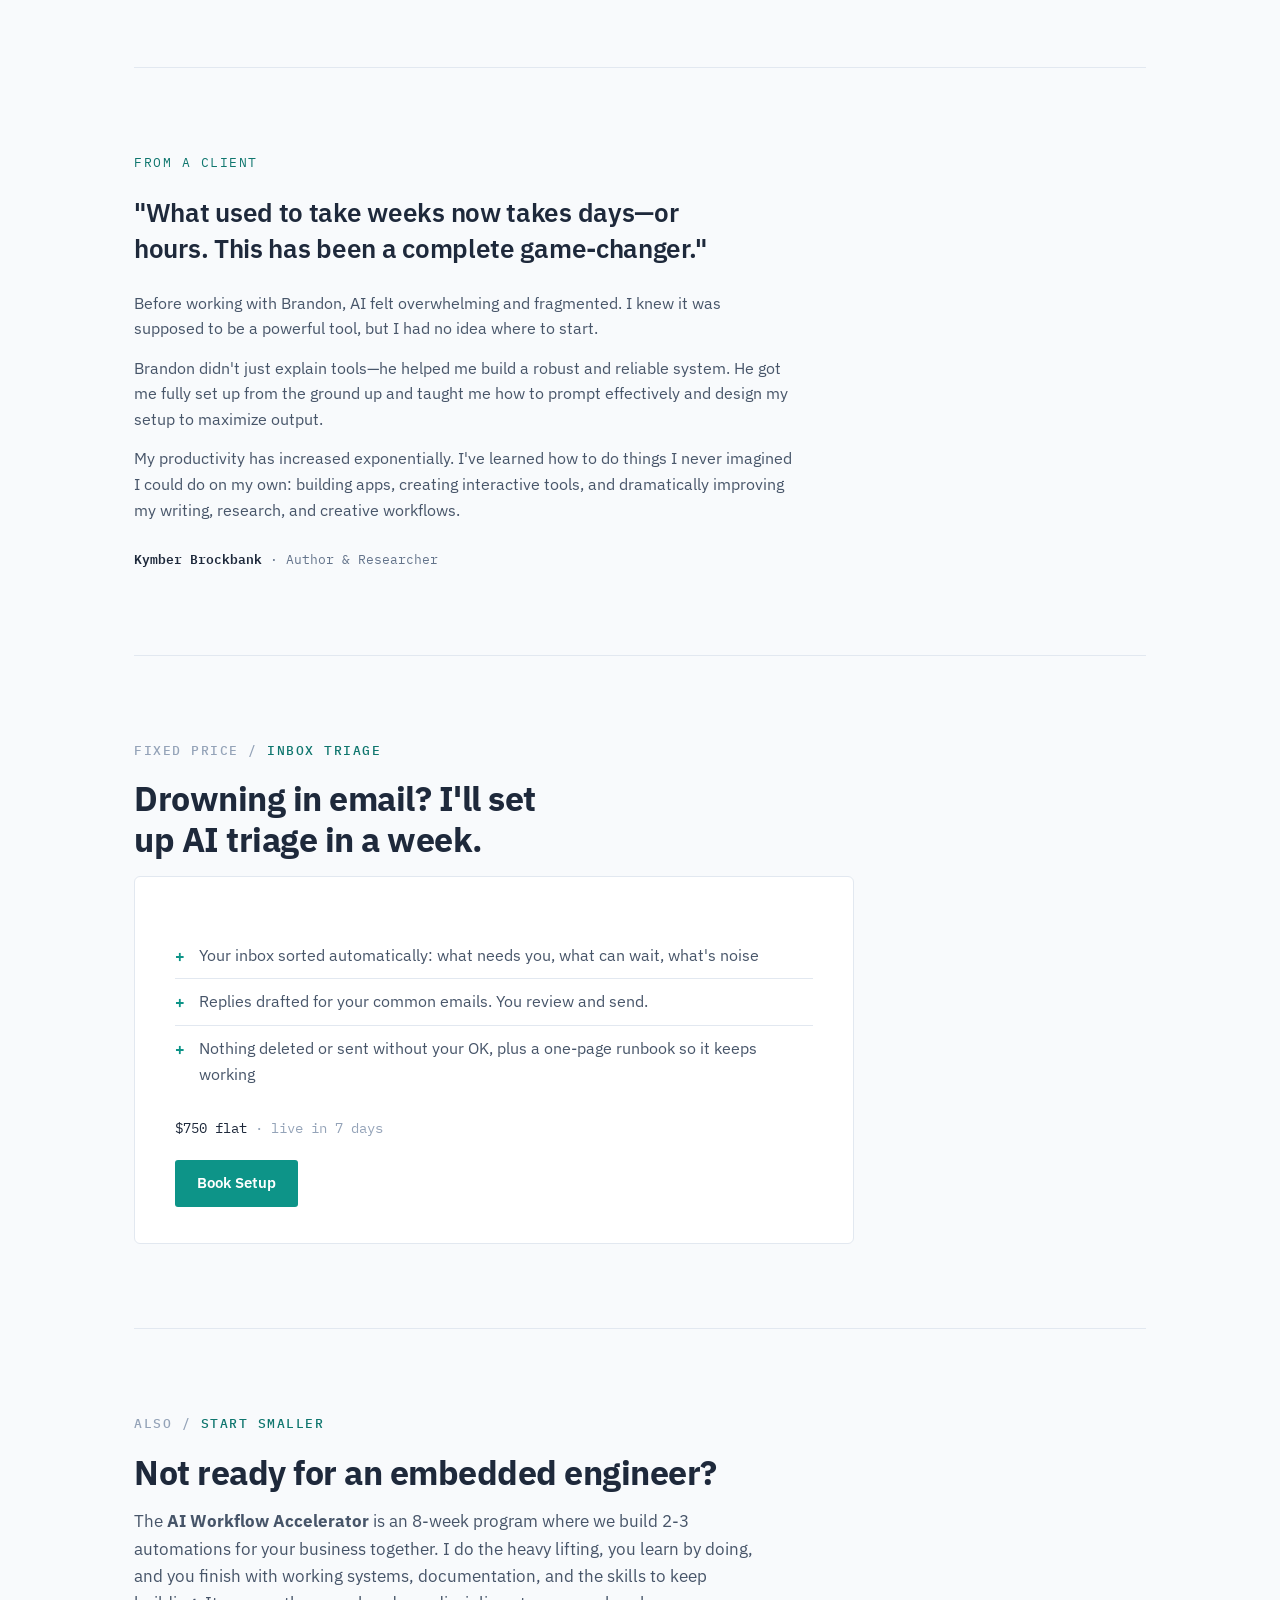
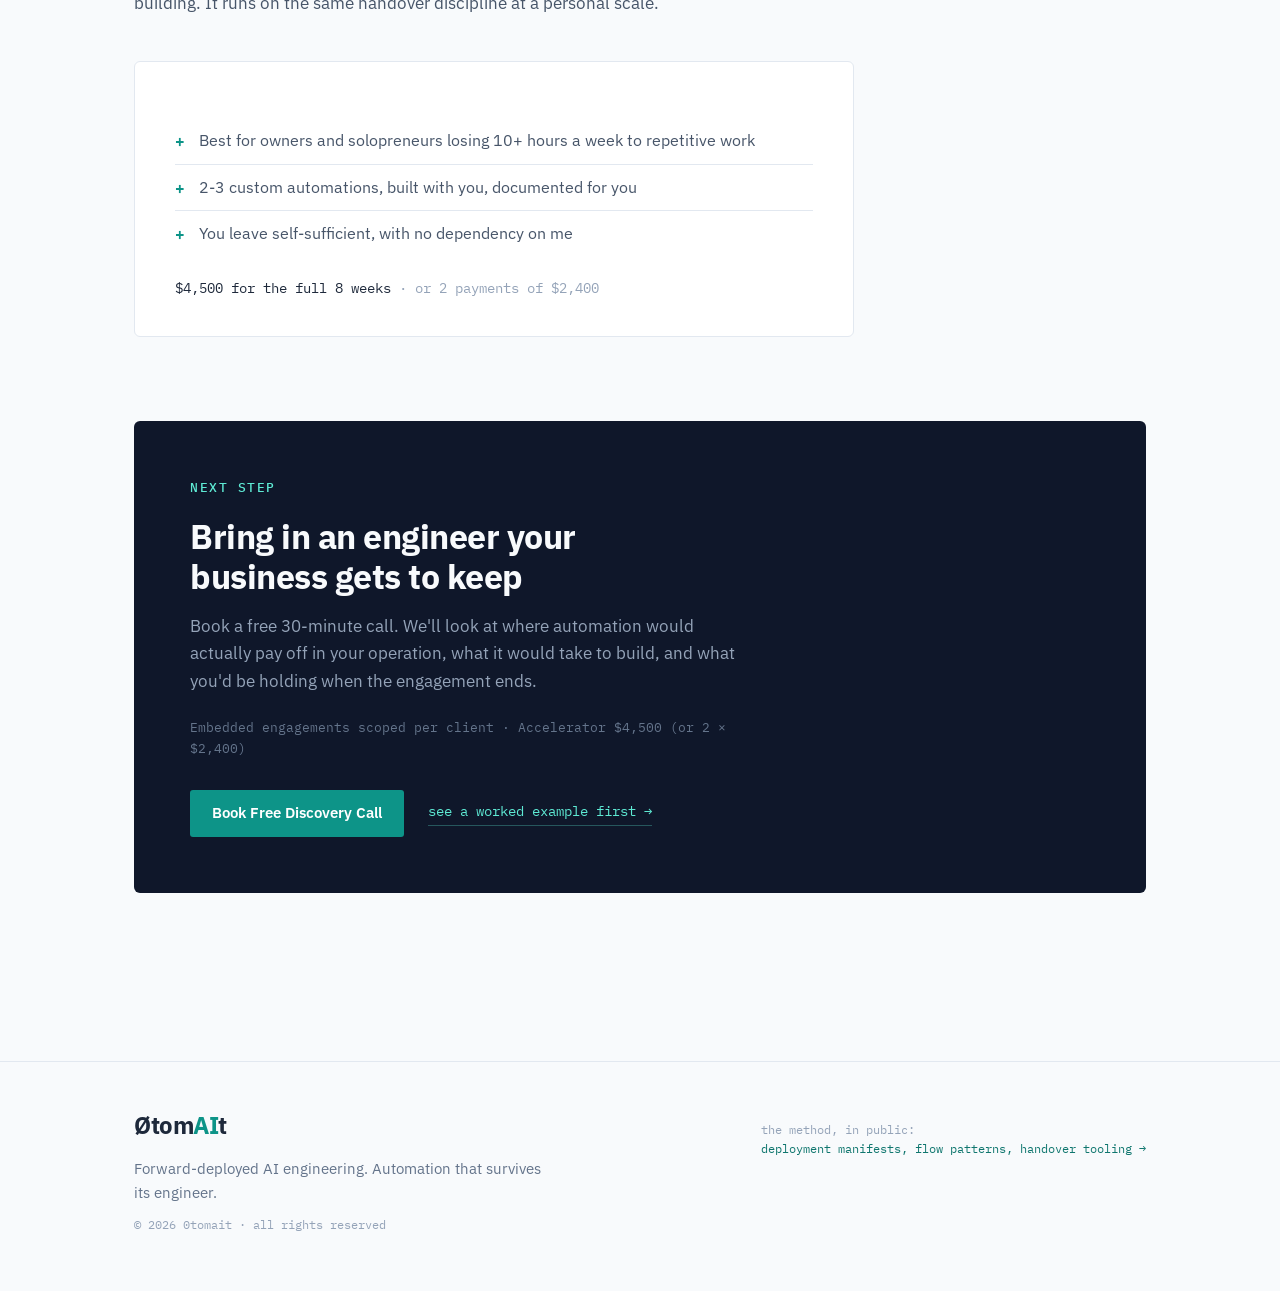
==== commit 530c8bc7: "Add Inbox Triage fixed-price offer above Start Smaller A $750, one-week setup gives a stranger a sma" ====
--- a/index.html
+++ b/index.html
@@ -474,6 +474,10 @@
 
             .price span {
                 color: var(--muted);
+            }
+
+            .offer-box .btn {
+                margin-top: 20px;
             }
 
             /* ---------- CTA ---------- */
@@ -869,6 +873,38 @@
                 </blockquote>
             </section>
 
+            <!-- Inbox Triage -->
+            <section id="triage">
+                <div class="kicker">
+                    <span class="idx">FIXED PRICE /</span> INBOX TRIAGE
+                </div>
+                <h2>Drowning in email? I'll set up AI triage in a week.</h2>
+                <div class="offer-box">
+                    <ul>
+                        <li>
+                            Your inbox sorted automatically: what needs you,
+                            what can wait, what's noise
+                        </li>
+                        <li>
+                            Replies drafted for your common emails. You review
+                            and send.
+                        </li>
+                        <li>
+                            Nothing deleted or sent without your OK, plus a
+                            one-page runbook so it keeps working
+                        </li>
+                    </ul>
+                    <p class="price">
+                        $750 flat <span>&middot; live in 7 days</span>
+                    </p>
+                    <a
+                        href="https://calendar.app.google/cmtRRbjmx9MnxDTr9"
+                        class="btn"
+                        >Book Setup</a
+                    >
+                </div>
+            </section>
+
             <!-- Accelerator -->
             <section id="accelerator">
                 <div class="kicker">
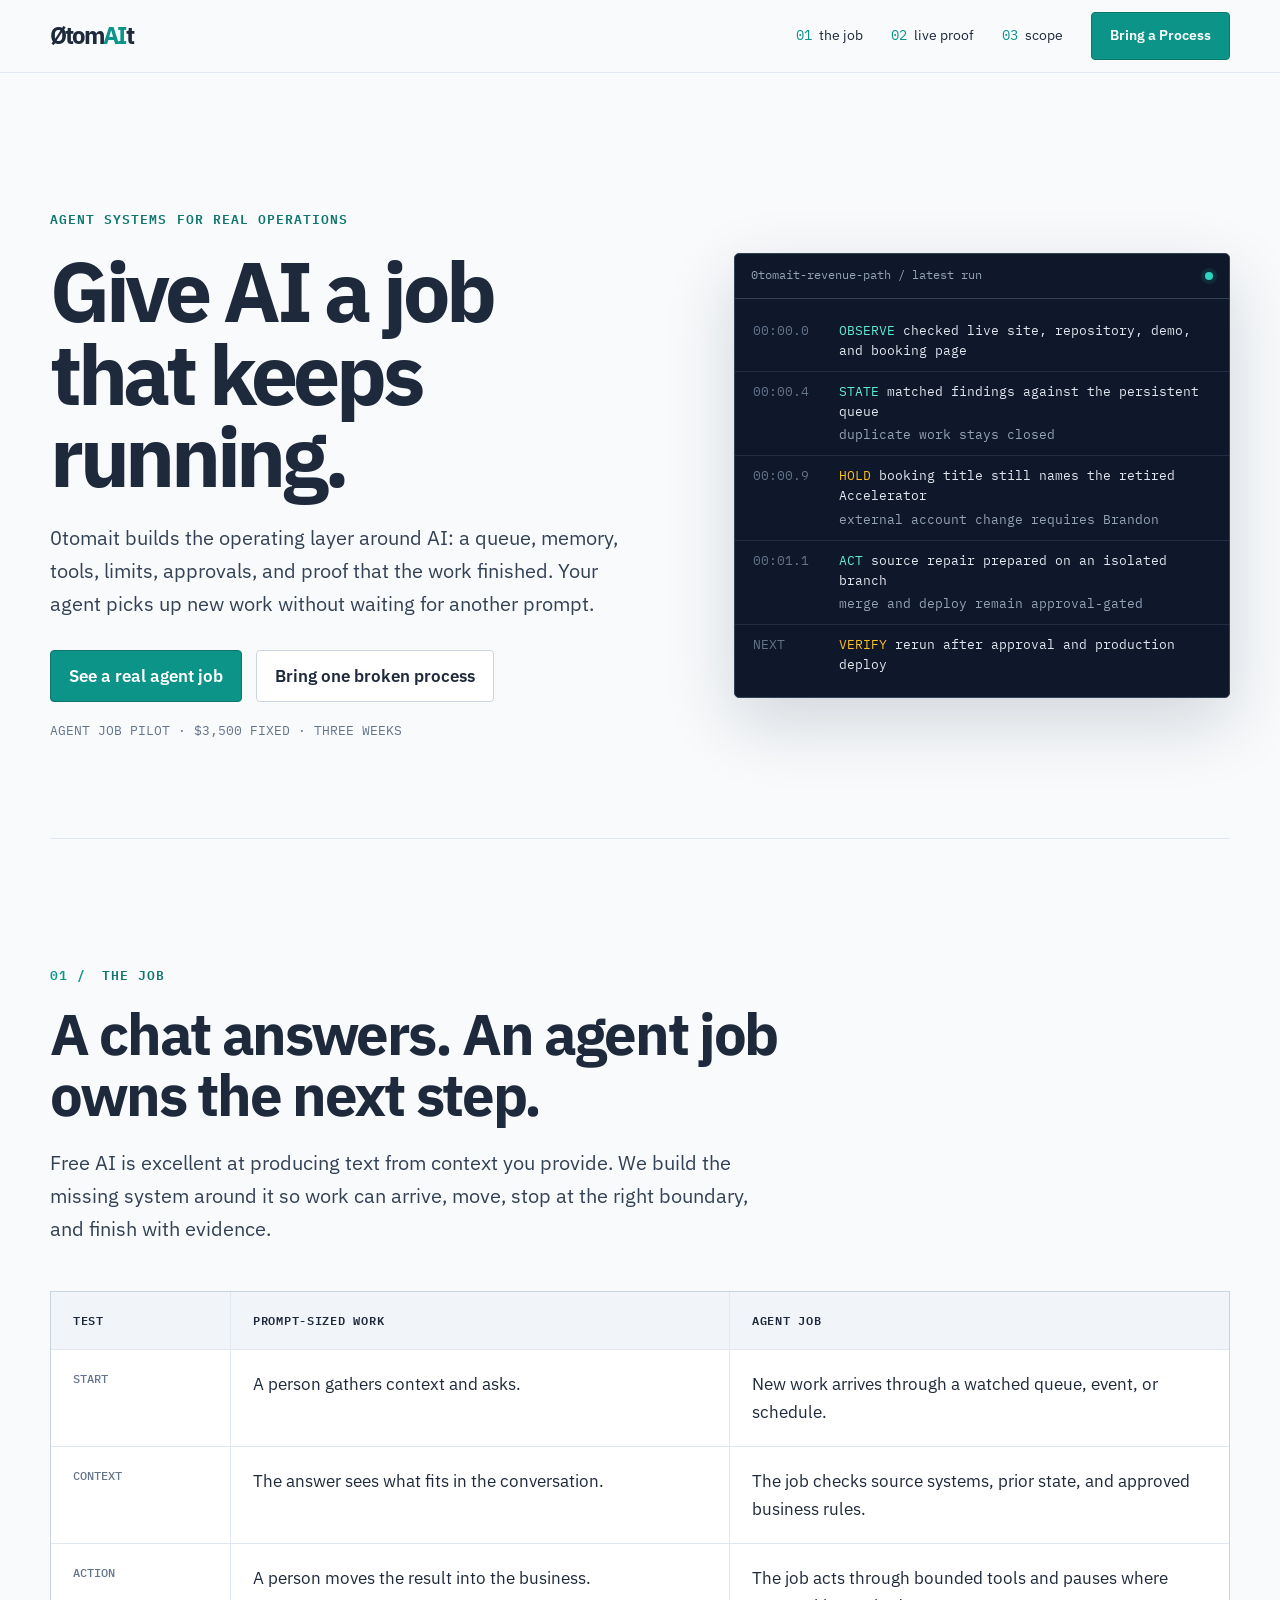
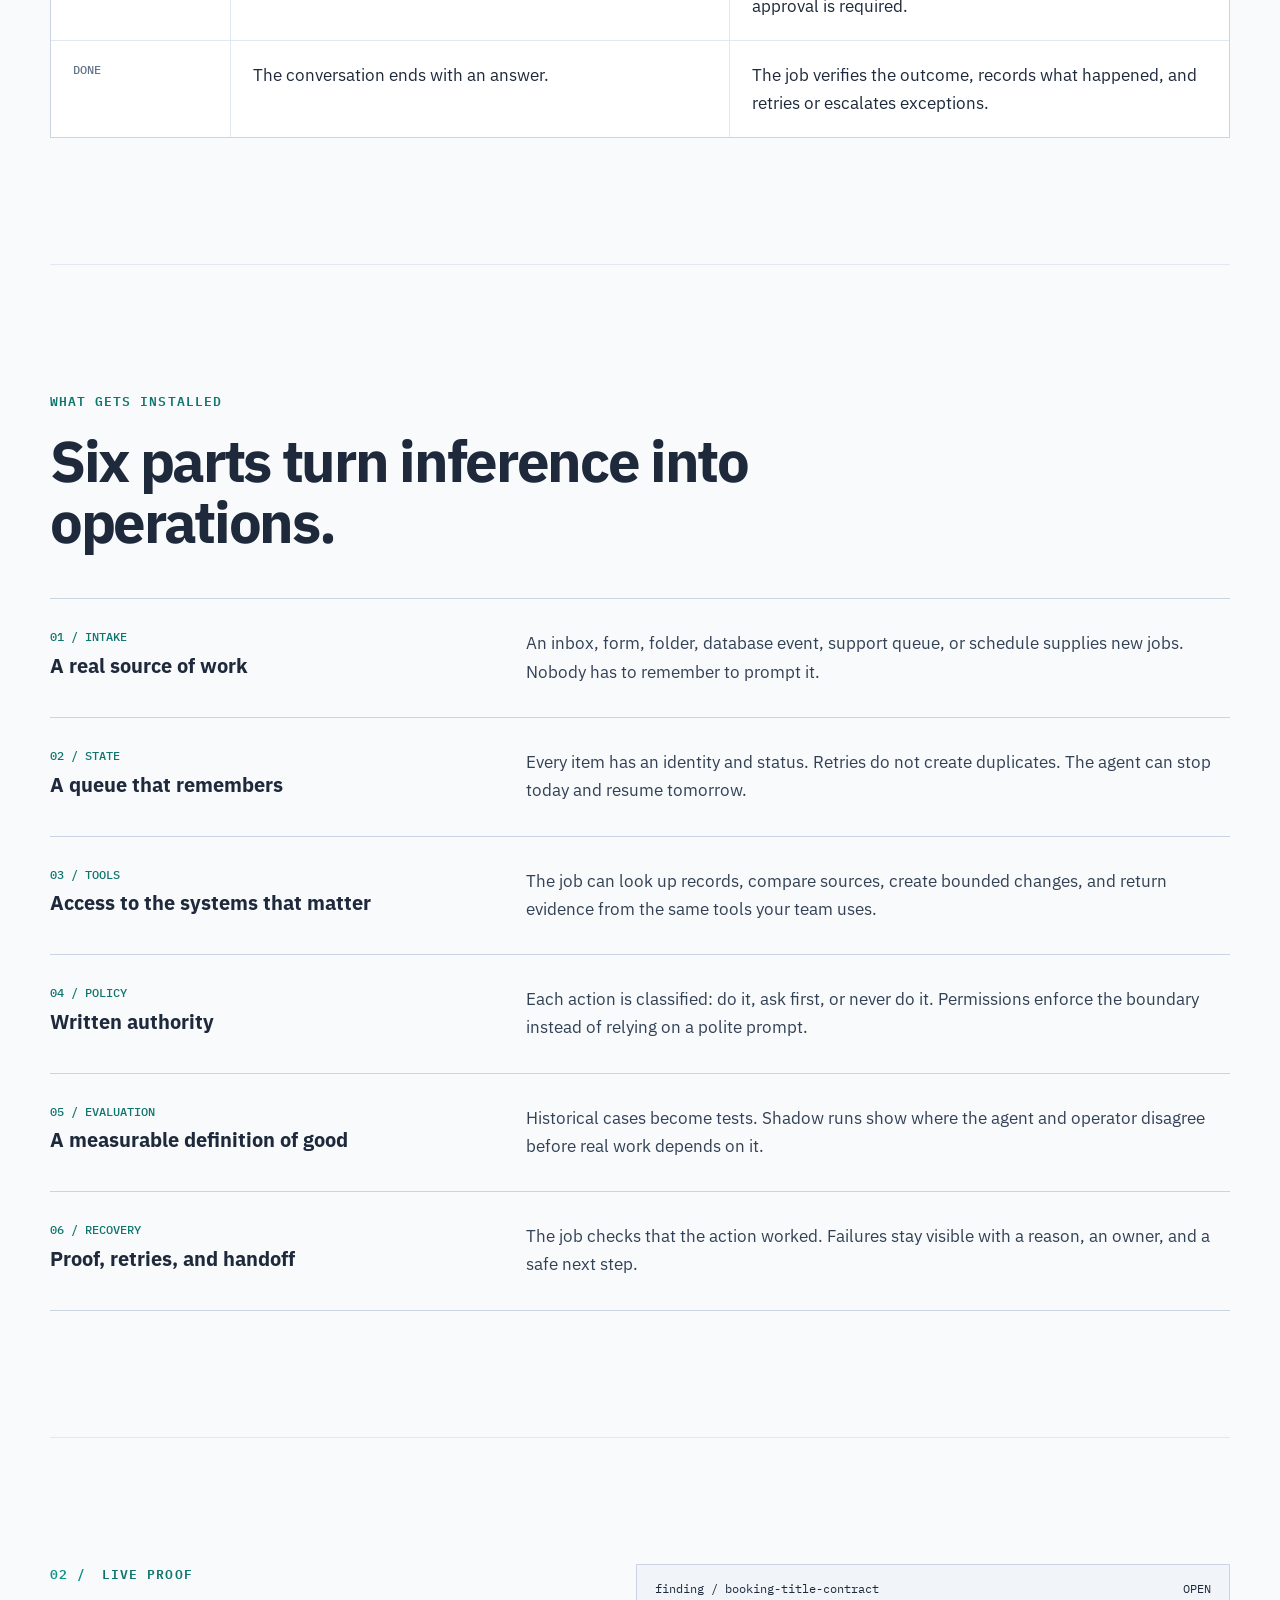
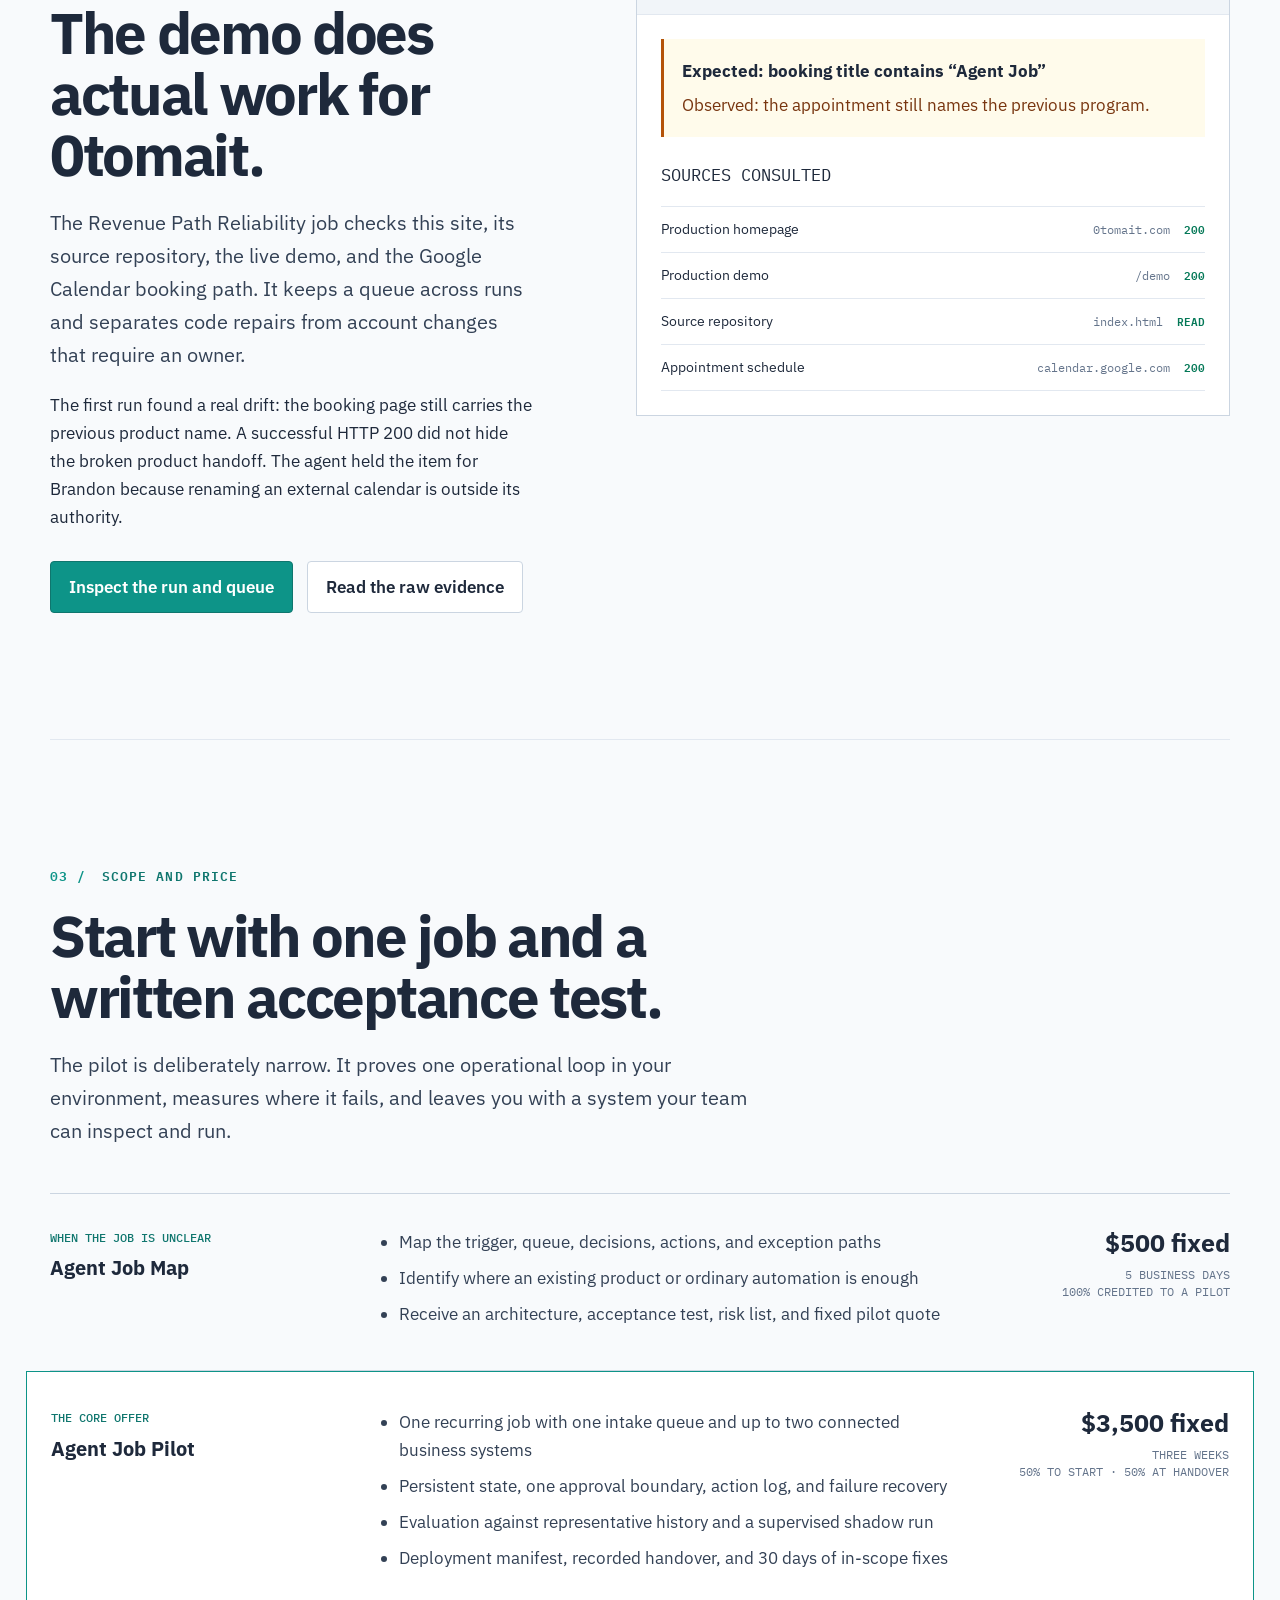
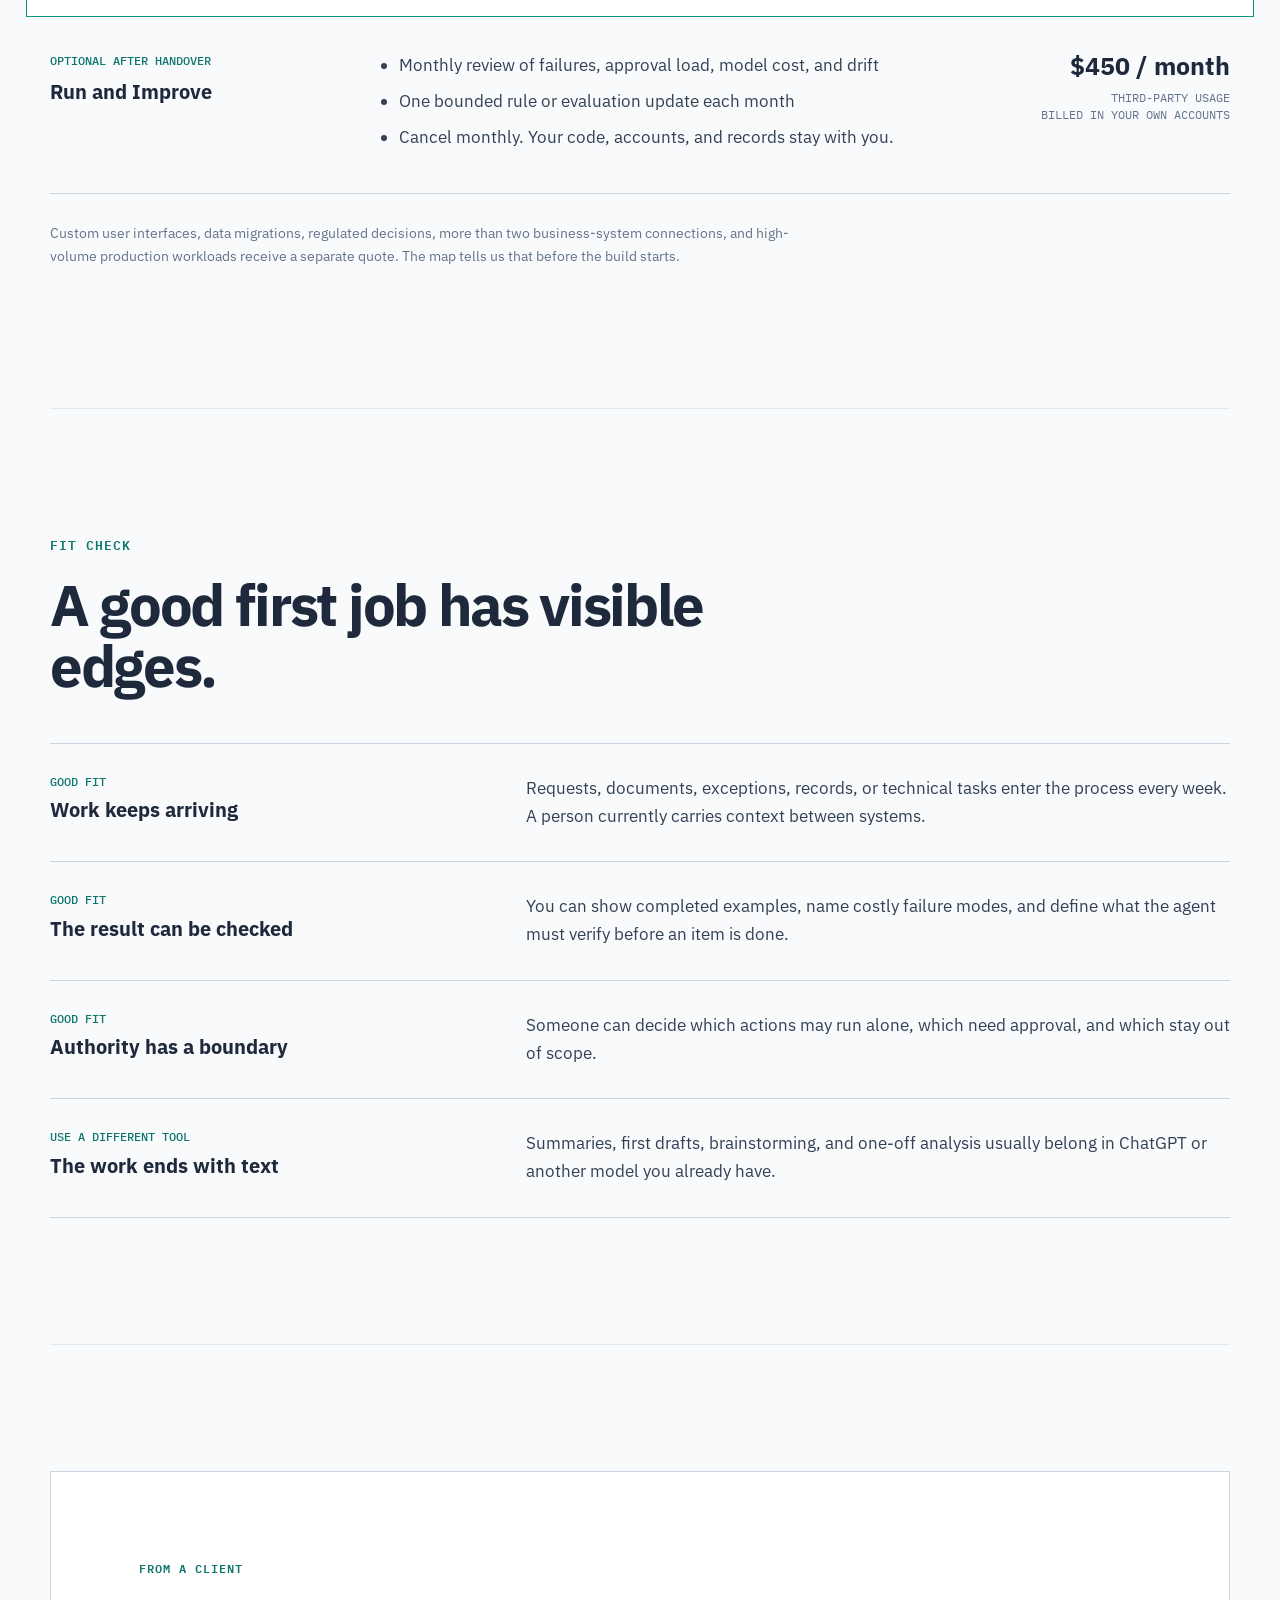
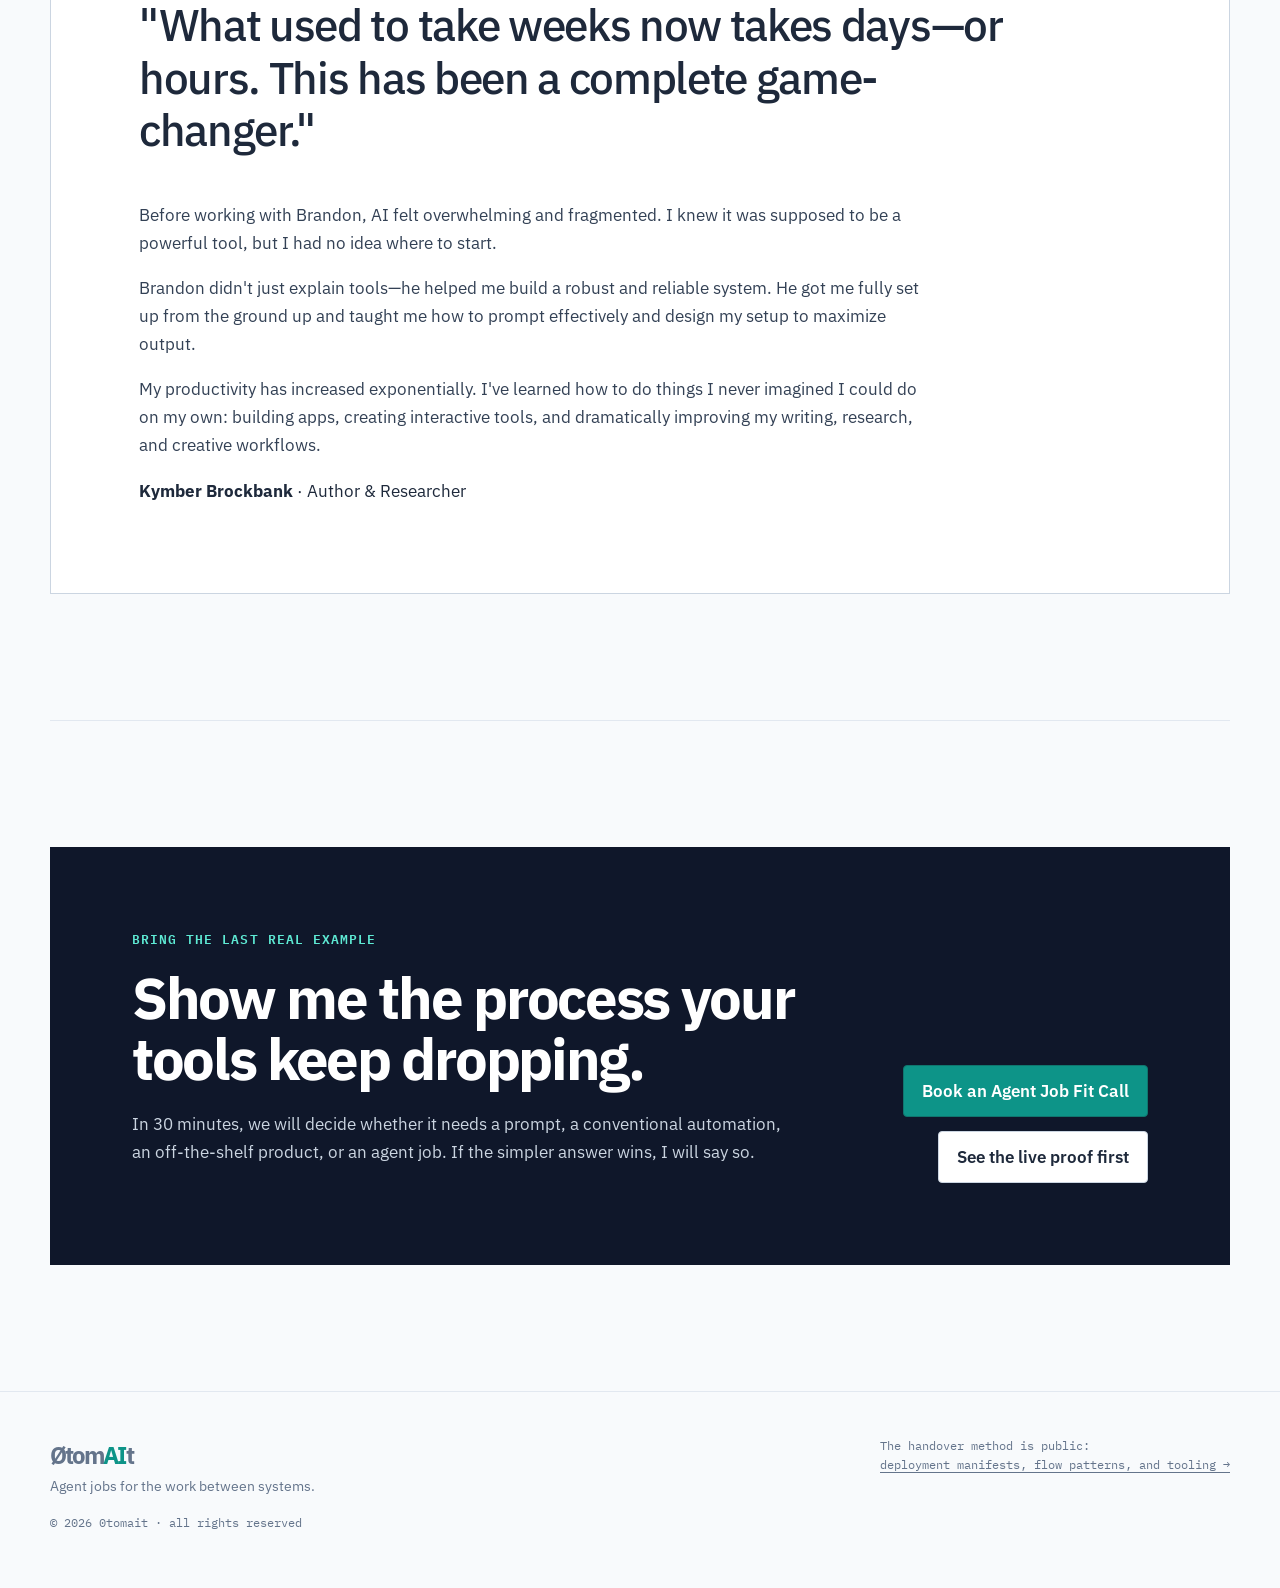
==== commit 3afeb532: "Reframe 0tomait around agent jobs" ====
--- a/index.html
+++ b/index.html
@@ -1,999 +1,51 @@
 <!doctype html>
 <html lang="en">
-    <head>
-        <meta charset="UTF-8" />
-        <meta name="viewport" content="width=device-width, initial-scale=1.0" />
-        <title>0tomait - Forward-Deployed AI Engineering</title>
+<head>
+<meta charset="UTF-8"><meta name="viewport" content="width=device-width,initial-scale=1">
+<meta name="description" content="0tomait builds agent jobs that watch for work, use your tools, act within limits, and verify the outcome.">
+<title>0tomait | Agent jobs for real operations</title>
+<link rel="preconnect" href="https://fonts.googleapis.com"><link rel="preconnect" href="https://fonts.gstatic.com" crossorigin>
+<link href="https://fonts.googleapis.com/css2?family=IBM+Plex+Mono:wght@400;500;600&family=IBM+Plex+Sans:wght@400;500;600;700&display=swap" rel="stylesheet">
+<style>
+:root{--ink:#1e293b;--ink2:#334155;--muted:#64748b;--paper:#f8fafc;--white:#fff;--line:#e2e8f0;--line2:#cbd5e1;--accent:#0d9488;--accent2:#0f766e;--terminal:#0f172a;--warn:#b45309;--warnsoft:#fffbeb;--ok:#047857;--max:1180px}
+*{box-sizing:border-box}html{scroll-behavior:smooth}body{margin:0;background:var(--paper);color:var(--ink);font:17px/1.65 "IBM Plex Sans",sans-serif}a{color:inherit;text-underline-offset:.22em}a:focus-visible{outline:3px solid var(--accent);outline-offset:4px}.shell{width:min(var(--max),calc(100% - 48px));margin:auto}
+nav{position:sticky;top:0;z-index:20;border-bottom:1px solid var(--line);background:rgba(248,250,252,.95);backdrop-filter:blur(14px)}.nav-inner{min-height:72px;display:flex;align-items:center;justify-content:space-between;gap:28px}.logo{font-size:24px;font-weight:700;letter-spacing:-.08em;text-decoration:none}.logo .ai{color:var(--accent)}.nav-links{list-style:none;display:flex;align-items:center;gap:28px;margin:0;padding:0;font-size:14px}.nav-links a{text-decoration:none}
+.idx,.kicker,.rid,.price-note,.eyebrow{font-family:"IBM Plex Mono",monospace}.idx{color:var(--accent);margin-right:7px}.btn{display:inline-flex;align-items:center;justify-content:center;min-height:48px;padding:11px 18px;border:1px solid var(--accent2);border-radius:4px;background:var(--accent);color:white;font-weight:600;text-decoration:none;transition:.15s}.btn:hover{background:var(--accent2);transform:translateY(-1px)}.btn.secondary{border-color:var(--line2);background:var(--white);color:var(--ink)}.btn.secondary:hover{background:#f1f5f9}
+.hero{display:grid;grid-template-columns:minmax(0,1.08fr) minmax(360px,.92fr);gap:clamp(48px,8vw,104px);align-items:center;padding:clamp(72px,11vw,136px) 0 96px}.kicker{color:var(--accent2);font-size:13px;font-weight:600;letter-spacing:.08em;text-transform:uppercase}h1,h2,h3,p{margin-top:0}h1{max-width:760px;margin:20px 0 24px;font-size:clamp(48px,7vw,84px);line-height:.98;letter-spacing:-.052em}h2{max-width:780px;margin:18px 0 20px;font-size:clamp(36px,5vw,58px);line-height:1.05;letter-spacing:-.04em}h3{margin-bottom:8px;font-size:20px;line-height:1.3}.hero-sub,.section-intro{max-width:710px;color:var(--ink2);font-size:20px}.hero-actions,.actions{display:flex;align-items:center;flex-wrap:wrap;gap:14px;margin-top:30px}.price-note{margin:18px 0 0;color:var(--muted);font-size:13px}
+.terminal{overflow:hidden;border:1px solid #334155;border-radius:5px;background:var(--terminal);color:#e2e8f0;box-shadow:0 24px 70px rgba(15,23,42,.16)}.terminal-bar{min-height:45px;display:flex;align-items:center;justify-content:space-between;gap:16px;padding:10px 16px;border-bottom:1px solid #334155;color:#94a3b8;font:12px/1.4 "IBM Plex Mono",monospace}.live-dot{width:8px;height:8px;border-radius:50%;background:#2dd4bf;box-shadow:0 0 0 4px rgba(45,212,191,.1)}.trace{list-style:none;margin:0;padding:12px 0;font:13px/1.55 "IBM Plex Mono",monospace}.trace li{display:grid;grid-template-columns:74px 1fr;gap:12px;padding:10px 18px;border-bottom:1px solid rgba(51,65,85,.55)}.trace li:last-child{border:0}.trace .time{color:#64748b}.trace .ok{color:#5eead4}.trace .hold{color:#fbbf24}.trace .dim{display:block;margin-top:3px;color:#94a3b8}
+section.block{padding:clamp(74px,10vw,126px) 0;border-top:1px solid var(--line)}.rows{margin-top:46px;border-top:1px solid var(--line2)}.row{display:grid;grid-template-columns:minmax(240px,.85fr) minmax(0,1.5fr);gap:clamp(28px,6vw,84px);padding:30px 0;border-bottom:1px solid var(--line2)}.row p{margin:0;color:var(--ink2)}.rid{display:block;margin-bottom:8px;color:var(--accent2);font-size:12px;font-weight:500}
+.comparison{margin-top:46px;border:1px solid var(--line2);background:var(--white)}.compare-row{display:grid;grid-template-columns:180px 1fr 1fr;border-bottom:1px solid var(--line)}.compare-row:last-child{border:0}.compare-row>div{padding:20px 22px;border-right:1px solid var(--line)}.compare-row>div:last-child{border-right:0}.compare-head{background:#f1f5f9;font:600 12px/1.4 "IBM Plex Mono",monospace;letter-spacing:.06em;text-transform:uppercase}.compare-label{color:var(--muted);font:500 12px/1.5 "IBM Plex Mono",monospace}
+.real-job{display:grid;grid-template-columns:minmax(0,.9fr) minmax(430px,1.1fr);gap:clamp(44px,8vw,100px);align-items:start}.evidence{border:1px solid var(--line2);background:var(--white)}.evidence-head{display:flex;align-items:center;justify-content:space-between;gap:16px;padding:16px 18px;border-bottom:1px solid var(--line);background:#f1f5f9;font:12px/1.4 "IBM Plex Mono",monospace}.evidence-body{padding:24px}.finding{margin:0 0 24px;padding:18px;border-left:3px solid var(--warn);background:var(--warnsoft)}.finding strong{display:block;margin-bottom:6px}.finding p{margin:0;color:#78350f}.source-list{list-style:none;margin:0;padding:0;border-top:1px solid var(--line)}.source-list li{display:grid;grid-template-columns:1fr auto auto;align-items:baseline;gap:14px;padding:11px 0;border-bottom:1px solid var(--line);font-size:14px}.source-list code{color:var(--muted);font:12px "IBM Plex Mono",monospace}.status{color:var(--ok);font:600 11px "IBM Plex Mono",monospace;text-transform:uppercase}
+.pricing{margin-top:46px;border-top:1px solid var(--line2)}.price-row{display:grid;grid-template-columns:minmax(200px,.7fr) minmax(0,1.4fr) minmax(170px,.55fr);gap:36px;align-items:start;padding:34px 0;border-bottom:1px solid var(--line2)}.price-row.featured{margin:0 -24px;padding:36px 24px;border:1px solid var(--accent);background:var(--white)}.price-row ul{margin:0;padding-left:20px;color:var(--ink2)}.price-row li{margin-bottom:8px}.price{font-size:25px;font-weight:700;line-height:1.2;text-align:right}.price small{display:block;margin-top:8px;color:var(--muted);font:12px/1.45 "IBM Plex Mono",monospace}.scope-note{max-width:760px;margin-top:28px;color:var(--muted);font-size:14px}
+.quote{padding:clamp(52px,8vw,88px);border:1px solid var(--line2);background:var(--white)}.quote-mark{margin-bottom:22px;color:var(--accent2);font:600 12px/1.4 "IBM Plex Mono",monospace;letter-spacing:.08em}blockquote{margin:0}.lead-quote{max-width:890px;font-size:clamp(29px,4vw,44px);font-weight:500;line-height:1.2;letter-spacing:-.03em}.body-quote{max-width:800px;color:var(--ink2)}.attribution{margin-bottom:0}
+.cta{display:grid;grid-template-columns:minmax(0,1.2fr) minmax(280px,.5fr);gap:48px;align-items:end;padding:clamp(48px,8vw,82px);background:var(--terminal);color:white}.cta p{max-width:670px;color:#cbd5e1}.cta .kicker{color:#5eead4}.cta .actions{justify-content:flex-end}footer{padding:44px 0;border-top:1px solid var(--line)}.foot-inner{display:flex;justify-content:space-between;gap:32px;color:var(--muted);font-size:14px}.colophon{font:12px/1.6 "IBM Plex Mono",monospace}
+@media(max-width:900px){.hero,.real-job,.cta{grid-template-columns:1fr}.hero{padding-top:76px}.compare-row{grid-template-columns:130px 1fr 1fr}.price-row{grid-template-columns:1fr;gap:18px}.price-row.featured{margin:0}.price{text-align:left}.cta .actions{justify-content:flex-start}}@media(max-width:680px){body{font-size:16px}.shell{width:min(100% - 32px,var(--max))}.hide-sm{display:none}.nav-links{gap:12px}.row,.compare-row{grid-template-columns:1fr}.compare-row>div{border-right:0;border-bottom:1px solid var(--line)}.compare-row>div:last-child{border-bottom:0}.compare-head>div:first-child,.compare-label{display:none}.trace li{grid-template-columns:58px 1fr;padding-inline:14px}.quote,.cta{padding:36px 24px}.foot-inner{flex-direction:column}}
+</style>
+</head>
+<body>
+<nav><div class="shell nav-inner"><a href="#" class="logo">Øtom<span class="ai">AI</span>t</a><ul class="nav-links"><li class="hide-sm"><a href="#difference"><span class="idx">01</span>the job</a></li><li class="hide-sm"><a href="#proof"><span class="idx">02</span>live proof</a></li><li class="hide-sm"><a href="#offer"><span class="idx">03</span>scope</a></li><li><a href="#contact" class="btn">Bring a Process</a></li></ul></div></nav>
+<main class="shell">
+<section class="hero"><div><div class="kicker">Agent systems for real operations</div><h1>Give AI a job that keeps running.</h1><p class="hero-sub">0tomait builds the operating layer around AI: a queue, memory, tools, limits, approvals, and proof that the work finished. Your agent picks up new work without waiting for another prompt.</p><div class="hero-actions"><a href="agent-job.html" class="btn">See a real agent job</a><a href="#contact" class="btn secondary">Bring one broken process</a></div><p class="price-note">AGENT JOB PILOT · $3,500 FIXED · THREE WEEKS</p></div>
+<div class="terminal" aria-label="Actual 0tomait agent run summary"><div class="terminal-bar"><span>0tomait-revenue-path / latest run</span><span class="live-dot" aria-label="active"></span></div><ol class="trace"><li><span class="time">00:00.0</span><span><span class="ok">OBSERVE</span> checked live site, repository, demo, and booking page</span></li><li><span class="time">00:00.4</span><span><span class="ok">STATE</span> matched findings against the persistent queue<span class="dim">duplicate work stays closed</span></span></li><li><span class="time">00:00.9</span><span><span class="hold">HOLD</span> booking title still names the retired Accelerator<span class="dim">external account change requires Brandon</span></span></li><li><span class="time">00:01.1</span><span><span class="ok">ACT</span> source repair prepared on an isolated branch<span class="dim">merge and deploy remain approval-gated</span></span></li><li><span class="time">NEXT</span><span><span class="hold">VERIFY</span> rerun after approval and production deploy</span></li></ol></div></section>
 
-        <meta
-            http-equiv="Content-Security-Policy"
-            content="upgrade-insecure-requests"
-        />
-        <meta
-            name="description"
-            content="AI automation that survives its engineer. I embed in your business, ship automation that works, and hand it over with the decisions, runbooks, and staffing written down."
-        />
-        <link rel="canonical" href="https://0tomait.com" />
-        <link
-            rel="icon"
-            href="data:image/svg+xml,%3Csvg xmlns='http://www.w3.org/2000/svg' viewBox='0 0 100 100'%3E%3Crect width='100' height='100' rx='20' fill='%231e293b'/%3E%3Ctext x='50' y='72' font-size='64' text-anchor='middle' fill='%230d9488' font-family='Arial,sans-serif' font-weight='bold'%3E%C3%98%3C/text%3E%3C/svg%3E"
-        />
+<section class="block" id="difference"><div class="kicker"><span class="idx">01 /</span> THE JOB</div><h2>A chat answers. An agent job owns the next step.</h2><p class="section-intro">Free AI is excellent at producing text from context you provide. We build the missing system around it so work can arrive, move, stop at the right boundary, and finish with evidence.</p>
+<div class="comparison" role="table" aria-label="Prompt work compared with agent jobs"><div class="compare-row compare-head" role="row"><div role="columnheader">Test</div><div role="columnheader">Prompt-sized work</div><div role="columnheader">Agent job</div></div><div class="compare-row" role="row"><div class="compare-label">START</div><div>A person gathers context and asks.</div><div>New work arrives through a watched queue, event, or schedule.</div></div><div class="compare-row" role="row"><div class="compare-label">CONTEXT</div><div>The answer sees what fits in the conversation.</div><div>The job checks source systems, prior state, and approved business rules.</div></div><div class="compare-row" role="row"><div class="compare-label">ACTION</div><div>A person moves the result into the business.</div><div>The job acts through bounded tools and pauses where approval is required.</div></div><div class="compare-row" role="row"><div class="compare-label">DONE</div><div>The conversation ends with an answer.</div><div>The job verifies the outcome, records what happened, and retries or escalates exceptions.</div></div></div></section>
 
-        <meta property="og:type" content="website" />
-        <meta property="og:url" content="https://0tomait.com/" />
-        <meta
-            property="og:title"
-            content="0tomait - Forward-Deployed AI Engineering"
-        />
-        <meta
-            property="og:description"
-            content="AI automation that survives its engineer. Embedded builds, documented decisions, staffed handovers. The method is published and open."
-        />
-        <meta property="og:site_name" content="0tomait" />
-        <meta name="twitter:card" content="summary" />
+<section class="block"><div class="kicker">WHAT GETS INSTALLED</div><h2>Six parts turn inference into operations.</h2><div class="rows"><div class="row"><h3><span class="rid">01 / INTAKE</span>A real source of work</h3><p>An inbox, form, folder, database event, support queue, or schedule supplies new jobs. Nobody has to remember to prompt it.</p></div><div class="row"><h3><span class="rid">02 / STATE</span>A queue that remembers</h3><p>Every item has an identity and status. Retries do not create duplicates. The agent can stop today and resume tomorrow.</p></div><div class="row"><h3><span class="rid">03 / TOOLS</span>Access to the systems that matter</h3><p>The job can look up records, compare sources, create bounded changes, and return evidence from the same tools your team uses.</p></div><div class="row"><h3><span class="rid">04 / POLICY</span>Written authority</h3><p>Each action is classified: do it, ask first, or never do it. Permissions enforce the boundary instead of relying on a polite prompt.</p></div><div class="row"><h3><span class="rid">05 / EVALUATION</span>A measurable definition of good</h3><p>Historical cases become tests. Shadow runs show where the agent and operator disagree before real work depends on it.</p></div><div class="row"><h3><span class="rid">06 / RECOVERY</span>Proof, retries, and handoff</h3><p>The job checks that the action worked. Failures stay visible with a reason, an owner, and a safe next step.</p></div></div></section>
 
-        <link rel="preconnect" href="https://fonts.googleapis.com" />
-        <link rel="preconnect" href="https://fonts.gstatic.com" crossorigin />
-        <link
-            href="https://fonts.googleapis.com/css2?family=IBM+Plex+Sans:wght@400;500;600;700&family=IBM+Plex+Mono:wght@400;500;600&display=swap"
-            rel="stylesheet"
-        />
+<section class="block real-job" id="proof"><div><div class="kicker"><span class="idx">02 /</span> LIVE PROOF</div><h2>The demo does actual work for 0tomait.</h2><p class="section-intro">The Revenue Path Reliability job checks this site, its source repository, the live demo, and the Google Calendar booking path. It keeps a queue across runs and separates code repairs from account changes that require an owner.</p><p>The first run found a real drift: the booking page still carries the previous product name. A successful HTTP 200 did not hide the broken product handoff. The agent held the item for Brandon because renaming an external calendar is outside its authority.</p><div class="actions"><a href="agent-job.html" class="btn">Inspect the run and queue</a><a href="ops-agent/latest.json" class="btn secondary">Read the raw evidence</a></div></div>
+<div class="evidence"><div class="evidence-head"><span>finding / booking-title-contract</span><span>OPEN</span></div><div class="evidence-body"><div class="finding"><strong>Expected: booking title contains “Agent Job”</strong><p>Observed: the appointment still names the previous program.</p></div><p class="eyebrow">SOURCES CONSULTED</p><ul class="source-list"><li><span>Production homepage</span><code>0tomait.com</code><span class="status">200</span></li><li><span>Production demo</span><code>/demo</code><span class="status">200</span></li><li><span>Source repository</span><code>index.html</code><span class="status">read</span></li><li><span>Appointment schedule</span><code>calendar.google.com</code><span class="status">200</span></li></ul></div></div></section>
 
-        <style>
-            * {
-                margin: 0;
-                padding: 0;
-                box-sizing: border-box;
-            }
+<section class="block" id="offer"><div class="kicker"><span class="idx">03 /</span> SCOPE AND PRICE</div><h2>Start with one job and a written acceptance test.</h2><p class="section-intro">The pilot is deliberately narrow. It proves one operational loop in your environment, measures where it fails, and leaves you with a system your team can inspect and run.</p><div class="pricing">
+<div class="price-row"><div><span class="rid">WHEN THE JOB IS UNCLEAR</span><h3>Agent Job Map</h3></div><ul><li>Map the trigger, queue, decisions, actions, and exception paths</li><li>Identify where an existing product or ordinary automation is enough</li><li>Receive an architecture, acceptance test, risk list, and fixed pilot quote</li></ul><div class="price">$500 fixed<small>5 BUSINESS DAYS<br>100% CREDITED TO A PILOT</small></div></div>
+<div class="price-row featured"><div><span class="rid">THE CORE OFFER</span><h3>Agent Job Pilot</h3></div><ul><li>One recurring job with one intake queue and up to two connected business systems</li><li>Persistent state, one approval boundary, action log, and failure recovery</li><li>Evaluation against representative history and a supervised shadow run</li><li>Deployment manifest, recorded handover, and 30 days of in-scope fixes</li></ul><div class="price">$3,500 fixed<small>THREE WEEKS<br>50% TO START · 50% AT HANDOVER</small></div></div>
+<div class="price-row"><div><span class="rid">OPTIONAL AFTER HANDOVER</span><h3>Run and Improve</h3></div><ul><li>Monthly review of failures, approval load, model cost, and drift</li><li>One bounded rule or evaluation update each month</li><li>Cancel monthly. Your code, accounts, and records stay with you.</li></ul><div class="price">$450 / month<small>THIRD-PARTY USAGE<br>BILLED IN YOUR OWN ACCOUNTS</small></div></div></div><p class="scope-note">Custom user interfaces, data migrations, regulated decisions, more than two business-system connections, and high-volume production workloads receive a separate quote. The map tells us that before the build starts.</p></section>
 
-            :root {
-                --ink: #1e293b;
-                --ink-soft: #475569;
-                --ink-faint: #64748b;
-                --muted: #94a3b8;
-                --paper: #f8fafc;
-                --card: #ffffff;
-                --line: #e2e8f0;
-                --accent: #0d9488;
-                --accent-dark: #0f766e;
-                --terminal: #0f172a;
-                --terminal-ink: #cbd5e1;
-                --amber: #b45309;
-            }
+<section class="block"><div class="kicker">FIT CHECK</div><h2>A good first job has visible edges.</h2><div class="rows"><div class="row"><h3><span class="rid">GOOD FIT</span>Work keeps arriving</h3><p>Requests, documents, exceptions, records, or technical tasks enter the process every week. A person currently carries context between systems.</p></div><div class="row"><h3><span class="rid">GOOD FIT</span>The result can be checked</h3><p>You can show completed examples, name costly failure modes, and define what the agent must verify before an item is done.</p></div><div class="row"><h3><span class="rid">GOOD FIT</span>Authority has a boundary</h3><p>Someone can decide which actions may run alone, which need approval, and which stay out of scope.</p></div><div class="row"><h3><span class="rid">USE A DIFFERENT TOOL</span>The work ends with text</h3><p>Summaries, first drafts, brainstorming, and one-off analysis usually belong in ChatGPT or another model you already have.</p></div></div></section>
 
-            html {
-                scroll-behavior: smooth;
-            }
+<section class="block"><div class="quote"><div class="quote-mark">FROM A CLIENT</div><blockquote><p class="lead-quote">"What used to take weeks now takes days&mdash;or hours. This has been a complete game-changer."</p><p class="body-quote">Before working with Brandon, AI felt overwhelming and fragmented. I knew it was supposed to be a powerful tool, but I had no idea where to start.</p><p class="body-quote">Brandon didn't just explain tools&mdash;he helped me build a robust and reliable system. He got me fully set up from the ground up and taught me how to prompt effectively and design my setup to maximize output.</p><p class="body-quote">My productivity has increased exponentially. I've learned how to do things I never imagined I could do on my own: building apps, creating interactive tools, and dramatically improving my writing, research, and creative workflows.</p><p class="attribution"><b>Kymber Brockbank</b> &middot; Author &amp; Researcher</p></blockquote></div></section>
 
-            @media (prefers-reduced-motion: reduce) {
-                html {
-                    scroll-behavior: auto;
-                }
-            }
-
-            body {
-                font-family: "IBM Plex Sans", -apple-system, sans-serif;
-                background: var(--paper);
-                color: var(--ink);
-                line-height: 1.65;
-                font-size: 16.5px;
-            }
-
-            .mono {
-                font-family: "IBM Plex Mono", ui-monospace, Menlo, monospace;
-            }
-
-            a:focus-visible,
-            button:focus-visible {
-                outline: 2px solid var(--accent);
-                outline-offset: 2px;
-            }
-
-            /* ---------- Nav ---------- */
-            nav {
-                position: fixed;
-                top: 0;
-                left: 0;
-                right: 0;
-                z-index: 100;
-                background: rgba(248, 250, 252, 0.92);
-                backdrop-filter: blur(8px);
-                border-bottom: 1px solid var(--line);
-            }
-
-            .nav-inner {
-                max-width: 1060px;
-                margin: 0 auto;
-                padding: 14px 24px;
-                display: flex;
-                justify-content: space-between;
-                align-items: center;
-            }
-
-            .logo {
-                font-size: 24px;
-                font-weight: 700;
-                text-decoration: none;
-                color: var(--ink);
-                letter-spacing: -0.5px;
-            }
-
-            .logo .ai {
-                color: var(--accent);
-            }
-
-            .nav-links {
-                display: flex;
-                gap: 28px;
-                align-items: center;
-                list-style: none;
-            }
-
-            .nav-links a {
-                font-family: "IBM Plex Mono", ui-monospace, monospace;
-                font-size: 13px;
-                text-decoration: none;
-                color: var(--ink-faint);
-            }
-
-            .nav-links a:hover {
-                color: var(--ink);
-            }
-
-            .nav-links a .idx {
-                color: var(--accent);
-                margin-right: 4px;
-            }
-
-            .btn {
-                display: inline-block;
-                background: var(--accent);
-                color: #fff;
-                padding: 11px 22px;
-                border-radius: 3px;
-                text-decoration: none;
-                font-weight: 600;
-                font-size: 15px;
-                font-family: "IBM Plex Sans", sans-serif;
-            }
-
-            .btn:hover {
-                background: var(--accent-dark);
-            }
-
-            .nav-links .btn {
-                font-size: 14px;
-                padding: 9px 18px;
-            }
-
-            .textlink {
-                font-family: "IBM Plex Mono", ui-monospace, monospace;
-                font-size: 14px;
-                color: var(--accent-dark);
-                text-decoration: none;
-                border-bottom: 1px solid var(--line);
-                padding-bottom: 2px;
-            }
-
-            .textlink:hover {
-                border-color: var(--accent);
-            }
-
-            /* ---------- Shell ---------- */
-            .shell {
-                max-width: 1060px;
-                margin: 0 auto;
-                padding: 0 24px;
-            }
-
-            section {
-                padding: 84px 0;
-                border-top: 1px solid var(--line);
-            }
-
-            section:first-of-type {
-                border-top: none;
-            }
-
-            .kicker {
-                font-family: "IBM Plex Mono", ui-monospace, monospace;
-                font-size: 12.5px;
-                font-weight: 500;
-                letter-spacing: 1.5px;
-                color: var(--accent-dark);
-                margin-bottom: 18px;
-            }
-
-            .kicker .idx {
-                color: var(--muted);
-            }
-
-            h2 {
-                font-size: clamp(26px, 3.4vw, 34px);
-                font-weight: 700;
-                letter-spacing: -0.5px;
-                line-height: 1.2;
-                margin-bottom: 16px;
-                max-width: 640px;
-                text-wrap: balance;
-            }
-
-            .section-intro {
-                color: var(--ink-soft);
-                max-width: 640px;
-                margin-bottom: 44px;
-            }
-
-            /* ---------- Hero ---------- */
-            .hero {
-                padding: 150px 0 84px;
-                display: grid;
-                grid-template-columns: minmax(0, 11fr) minmax(0, 9fr);
-                gap: 56px;
-                align-items: center;
-            }
-
-            .hero h1 {
-                font-size: clamp(36px, 5vw, 54px);
-                font-weight: 700;
-                line-height: 1.08;
-                letter-spacing: -1.5px;
-                margin: 18px 0 22px;
-                text-wrap: balance;
-            }
-
-            .hero-sub {
-                font-size: 17.5px;
-                color: var(--ink-soft);
-                max-width: 520px;
-                margin-bottom: 32px;
-            }
-
-            .hero-actions {
-                display: flex;
-                gap: 24px;
-                align-items: center;
-                flex-wrap: wrap;
-            }
-
-            /* ---------- Terminal / artifact panels ---------- */
-            .panel {
-                background: var(--terminal);
-                border-radius: 6px;
-                overflow: hidden;
-            }
-
-            .panel-bar {
-                display: flex;
-                justify-content: space-between;
-                align-items: center;
-                padding: 10px 18px;
-                border-bottom: 1px solid rgba(148, 163, 184, 0.15);
-            }
-
-            .panel-bar span {
-                font-family: "IBM Plex Mono", ui-monospace, monospace;
-                font-size: 11.5px;
-                letter-spacing: 0.5px;
-                color: #64748b;
-            }
-
-            .panel-bar .dot {
-                width: 9px;
-                height: 9px;
-                border-radius: 50%;
-                background: #22c55e;
-            }
-
-            .panel pre {
-                padding: 20px 22px;
-                font-family: "IBM Plex Mono", ui-monospace, monospace;
-                font-size: 13px;
-                line-height: 1.7;
-                color: var(--terminal-ink);
-                overflow-x: auto;
-            }
-
-            .panel .k {
-                color: #5eead4;
-            }
-
-            .panel .s {
-                color: #cbd5e1;
-            }
-
-            .panel .c {
-                color: #64748b;
-            }
-
-            .panel .w {
-                color: #fbbf24;
-            }
-
-            .panel-caption {
-                font-family: "IBM Plex Mono", ui-monospace, monospace;
-                font-size: 12px;
-                color: var(--ink-faint);
-                margin-top: 12px;
-            }
-
-            /* ---------- Definition rows ---------- */
-            .rows {
-                border-top: 1px solid var(--line);
-            }
-
-            .row {
-                display: grid;
-                grid-template-columns: 240px 1fr;
-                gap: 32px;
-                padding: 28px 0;
-                border-bottom: 1px solid var(--line);
-            }
-
-            .row h3 {
-                font-size: 17px;
-                font-weight: 600;
-                line-height: 1.4;
-            }
-
-            .row h3 .rid {
-                display: block;
-                font-family: "IBM Plex Mono", ui-monospace, monospace;
-                font-size: 12px;
-                font-weight: 500;
-                color: var(--muted);
-                margin-bottom: 6px;
-            }
-
-            .row p {
-                color: var(--ink-soft);
-                font-size: 15.5px;
-                max-width: 620px;
-            }
-
-            .row .meta {
-                font-family: "IBM Plex Mono", ui-monospace, monospace;
-                font-size: 12.5px;
-                color: var(--accent-dark);
-                margin-top: 10px;
-            }
-
-            /* ---------- Practice steps ---------- */
-            .steps {
-                border-top: 1px solid var(--line);
-                counter-reset: step;
-            }
-
-            .step {
-                display: grid;
-                grid-template-columns: 72px 240px 1fr;
-                gap: 32px;
-                padding: 30px 0;
-                border-bottom: 1px solid var(--line);
-            }
-
-            .step-no {
-                font-family: "IBM Plex Mono", ui-monospace, monospace;
-                font-size: 26px;
-                font-weight: 600;
-                color: var(--accent);
-                font-variant-numeric: tabular-nums;
-                line-height: 1.2;
-            }
-
-            .step h3 {
-                font-size: 17px;
-                font-weight: 600;
-                line-height: 1.4;
-            }
-
-            .step p {
-                color: var(--ink-soft);
-                font-size: 15.5px;
-                max-width: 620px;
-            }
-
-            /* ---------- Testimonial ---------- */
-            .quote-mark {
-                font-family: "IBM Plex Mono", ui-monospace, monospace;
-                font-size: 13px;
-                color: var(--accent-dark);
-                letter-spacing: 1.5px;
-                margin-bottom: 20px;
-            }
-
-            blockquote .lead-quote {
-                font-size: clamp(20px, 2.6vw, 26px);
-                font-weight: 600;
-                line-height: 1.4;
-                letter-spacing: -0.3px;
-                max-width: 720px;
-                margin-bottom: 24px;
-                text-wrap: balance;
-            }
-
-            blockquote .body-quote {
-                color: var(--ink-soft);
-                max-width: 660px;
-                margin-bottom: 14px;
-                font-size: 15.5px;
-            }
-
-            .attribution {
-                font-family: "IBM Plex Mono", ui-monospace, monospace;
-                font-size: 13px;
-                color: var(--ink-faint);
-                margin-top: 26px;
-            }
-
-            .attribution b {
-                color: var(--ink);
-                font-weight: 600;
-            }
-
-            /* ---------- Accelerator ---------- */
-            .offer-box {
-                border: 1px solid var(--line);
-                background: var(--card);
-                border-radius: 6px;
-                padding: 36px 40px;
-                max-width: 720px;
-            }
-
-            .offer-box ul {
-                list-style: none;
-                margin: 20px 0;
-            }
-
-            .offer-box li {
-                padding: 10px 0;
-                border-bottom: 1px solid var(--line);
-                color: var(--ink-soft);
-                font-size: 15.5px;
-                display: flex;
-                gap: 14px;
-            }
-
-            .offer-box li:last-child {
-                border-bottom: none;
-            }
-
-            .offer-box li::before {
-                content: "+";
-                font-family: "IBM Plex Mono", ui-monospace, monospace;
-                color: var(--accent);
-                font-weight: 600;
-            }
-
-            .price {
-                font-family: "IBM Plex Mono", ui-monospace, monospace;
-                font-size: 14px;
-                color: var(--ink);
-                font-variant-numeric: tabular-nums;
-            }
-
-            .price span {
-                color: var(--muted);
-            }
-
-            .offer-box .btn {
-                margin-top: 20px;
-            }
-
-            /* ---------- CTA ---------- */
-            .cta {
-                background: var(--terminal);
-                border-radius: 6px;
-                padding: 56px;
-                color: #e2e8f0;
-                margin-bottom: 84px;
-            }
-
-            .cta .kicker {
-                color: #5eead4;
-            }
-
-            .cta h2 {
-                color: #f8fafc;
-                max-width: 560px;
-            }
-
-            .cta p {
-                color: #94a3b8;
-                max-width: 560px;
-                margin-bottom: 12px;
-            }
-
-            .cta .price-note {
-                font-family: "IBM Plex Mono", ui-monospace, monospace;
-                font-size: 13px;
-                color: #64748b;
-                margin: 22px 0 30px;
-            }
-
-            .cta .actions {
-                display: flex;
-                gap: 24px;
-                align-items: center;
-                flex-wrap: wrap;
-            }
-
-            .cta .textlink {
-                color: #5eead4;
-                border-color: rgba(94, 234, 212, 0.3);
-            }
-
-            /* ---------- Footer ---------- */
-            footer {
-                border-top: 1px solid var(--line);
-                padding: 44px 0 56px;
-            }
-
-            .foot-inner {
-                display: flex;
-                justify-content: space-between;
-                gap: 24px;
-                flex-wrap: wrap;
-                align-items: baseline;
-            }
-
-            footer p {
-                color: var(--ink-faint);
-                font-size: 14.5px;
-                max-width: 420px;
-            }
-
-            footer .colophon {
-                font-family: "IBM Plex Mono", ui-monospace, monospace;
-                font-size: 12px;
-                color: var(--muted);
-                margin-top: 10px;
-            }
-
-            footer a {
-                color: var(--accent-dark);
-                text-decoration: none;
-            }
-
-            footer a:hover {
-                text-decoration: underline;
-            }
-
-            /* ---------- Responsive ---------- */
-            @media (max-width: 860px) {
-                .hero {
-                    grid-template-columns: 1fr;
-                    gap: 40px;
-                    padding-top: 120px;
-                }
-                .row {
-                    grid-template-columns: 1fr;
-                    gap: 10px;
-                }
-                .step {
-                    grid-template-columns: 48px 1fr;
-                }
-                .step p {
-                    grid-column: 2;
-                }
-                .nav-links li.hide-sm {
-                    display: none;
-                }
-                .cta {
-                    padding: 40px 28px;
-                }
-                .offer-box {
-                    padding: 28px 24px;
-                }
-            }
-        </style>
-    </head>
-    <body>
-        <nav>
-            <div class="nav-inner">
-                <a href="#" class="logo"> Øtom<span class="ai">AI</span>t </a>
-                <ul class="nav-links">
-                    <li class="hide-sm">
-                        <a href="#problem"
-                            ><span class="idx">01</span>problem</a
-                        >
-                    </li>
-                    <li class="hide-sm">
-                        <a href="#solution"
-                            ><span class="idx">02</span>practice</a
-                        >
-                    </li>
-                    <li class="hide-sm">
-                        <a href="#proof"><span class="idx">03</span>method</a>
-                    </li>
-                    <li>
-                        <a href="#contact" class="btn">Book a Call</a>
-                    </li>
-                </ul>
-            </div>
-        </nav>
-
-        <main class="shell">
-            <!-- Hero -->
-            <section class="hero">
-                <div>
-                    <div class="kicker">FORWARD-DEPLOYED AI ENGINEERING</div>
-                    <h1>AI automation that survives its engineer.</h1>
-                    <p class="hero-sub">
-                        Most automation dies the day its builder moves on. I
-                        embed in your business, ship automation that works, and
-                        write down every decision, runbook, and staffing role
-                        as I go. The system keeps working long after I'm gone.
-                    </p>
-                    <div class="hero-actions">
-                        <a href="#contact" class="btn"
-                            >Book Free Discovery Call</a
-                        >
-                        <a href="demo.html" class="textlink"
-                            >walk through a deployment &rarr;</a
-                        >
-                    </div>
-                </div>
-                <div>
-                    <div class="panel">
-                        <div class="panel-bar">
-                            <span>meridian.manifest.json &middot; abridged</span>
-                            <span class="dot"></span>
-                        </div>
-                        <pre>
-<span class="c">// every flow carries its family tree</span>
-<span class="k">"lineage"</span>: [
-  { <span class="k">"role"</span>: <span class="s">"queue-operator"</span>,
-    <span class="k">"person"</span>: <span class="s">"tina-okafor"</span>,
-    <span class="k">"to"</span>: <span class="s">"2026-05-30"</span>,
-    <span class="k">"exit_note"</span>: <span class="s">"No walkthrough existed
-      yet. A two-week backlog followed."</span> },
-  { <span class="k">"role"</span>: <span class="s">"queue-operator"</span>,
-    <span class="k">"person"</span>: <span class="s">"marcus-bell"</span>,
-    <span class="k">"from"</span>: <span class="s">"2026-06-02"</span>,
-    <span class="k">"trained_via"</span>: <span class="s">"wt-queue-morning"</span> }
-]</pre>
-                    </div>
-                    <div class="panel-caption">
-                        Who holds each role, who held it before, and how the
-                        handover happened. On record, machine-checked.
-                    </div>
-                </div>
-            </section>
-
-            <!-- 01 Problem -->
-            <section id="problem">
-                <div class="kicker">
-                    <span class="idx">01 /</span> THE PROBLEM
-                </div>
-                <h2>The dirty secret of AI consulting</h2>
-                <p class="section-intro">
-                    Getting automation built is the easy part. The industry's
-                    real failure happens six months later, when the person who
-                    built it is gone and you own a system nobody understands.
-                </p>
-                <div class="rows">
-                    <div class="row">
-                        <h3><span class="rid">failure-mode/1</span>The Black Box</h3>
-                        <p>
-                            The agency shipped something impressive and left.
-                            Now a vendor update breaks it, nobody knows where
-                            the credentials live, and "just fix it" turns out
-                            to mean "rebuild it."
-                        </p>
-                    </div>
-                    <div class="row">
-                        <h3>
-                            <span class="rid">failure-mode/2</span>The Hero
-                            Dependency
-                        </h3>
-                        <p>
-                            One person knows how the system actually works:
-                            which queue to check, which customer is mapped by
-                            hand, what happens when it jams. When they take a
-                            vacation, the backlog starts. When they leave, it's
-                            a crisis.
-                        </p>
-                    </div>
-                    <div class="row">
-                        <h3>
-                            <span class="rid">failure-mode/3</span>The Missing
-                            Why
-                        </h3>
-                        <p>
-                            The code says what the system does. Nothing says
-                            why: which gaps are deliberate, which threshold was
-                            a promise to your VP, which shortcut was a
-                            trade-off. So the next engineer fixes things that
-                            were never broken.
-                        </p>
-                    </div>
-                </div>
-            </section>
-
-            <!-- 02 Practice -->
-            <section id="solution">
-                <div class="kicker">
-                    <span class="idx">02 /</span> THE PRACTICE
-                </div>
-                <h2>Forward-deployed, built to hand over</h2>
-                <p class="section-intro">
-                    I work the way forward-deployed engineers work: inside your
-                    business, on your systems, with your people. The difference
-                    is that everything I learn gets written down in a form the
-                    next person can run with.
-                </p>
-                <div class="steps">
-                    <div class="step">
-                        <div class="step-no">1</div>
-                        <h3>Embed</h3>
-                        <p>
-                            I sit with the people who do the work and learn how
-                            your business actually runs: the systems, the
-                            vocabulary, who decides what, and where the real
-                            bottleneck is.
-                        </p>
-                    </div>
-                    <div class="step">
-                        <div class="step-no">2</div>
-                        <h3>Ship</h3>
-                        <p>
-                            Working automation on your operating rhythm. When
-                            something errors it skips the item and reports it,
-                            rather than half-finishing. Human judgment stays
-                            where you want it, as a designed part of the
-                            system.
-                        </p>
-                    </div>
-                    <div class="step">
-                        <div class="step-no">3</div>
-                        <h3>Document the why</h3>
-                        <p>
-                            Every deployment carries a manifest: the decisions
-                            with the alternatives we rejected, the constraints
-                            and who set them, the runbook for when things
-                            break, and what each term means in your building.
-                        </p>
-                    </div>
-                    <div class="step">
-                        <div class="step-no">4</div>
-                        <h3>Hand over</h3>
-                        <p>
-                            Every human step has a named owner, a backup, and a
-                            walkthrough. Any competent engineer, human or AI,
-                            can maintain the system from the briefing. You are
-                            never hostage to whoever built it, and that
-                            includes me.
-                        </p>
-                    </div>
-                </div>
-            </section>
-
-            <!-- 03 Method -->
-            <section id="proof">
-                <div class="kicker"><span class="idx">03 /</span> THE METHOD</div>
-                <h2>The method is published</h2>
-                <p class="section-intro">
-                    The handover discipline is an open specification with
-                    working tooling, developed in public. Read it, audit it, or
-                    hold me to it.
-                </p>
-                <div class="rows">
-                    <div class="row">
-                        <h3>
-                            <span class="rid">spec/deployment-manifest</span
-                            >The Deployment Manifest
-                        </h3>
-                        <p>
-                            A machine-readable record of your environment and
-                            everything deployed into it: systems, data quirks,
-                            decisions with rejected alternatives, constraints,
-                            runbooks, and risks. It is written to be read cold
-                            by someone who wasn't there.
-                            <span class="meta">10 sections, validated in CI</span>
-                        </p>
-                    </div>
-                    <div class="row">
-                        <h3>
-                            <span class="rid">spec/lineage + walkthroughs</span
-                            >Staffing as a System
-                        </h3>
-                        <p>
-                            Every flow records its family tree: who has held
-                            each role, who holds it now, and the walkthrough
-                            that moves it to the next person. A staffing change
-                            becomes a procedure instead of a crisis, and the
-                            tooling flags single points of failure
-                            automatically.
-                            <span class="meta">0 unstaffed roles allowed</span>
-                        </p>
-                    </div>
-                    <div class="row">
-                        <h3>
-                            <span class="rid">tools/brief.js</span>Agent-Ready
-                            by Design
-                        </h3>
-                        <p>
-                            The manifest compiles into a briefing an AI coding
-                            agent can maintain the system from. Your
-                            constraints become its hard rules and your approval
-                            boundaries become its stop signs, so maintenance
-                            stops depending on any one person's memory.
-                            <span class="meta">1 command to compile</span>
-                        </p>
-                    </div>
-                </div>
-                <div
-                    style="
-                        display: flex;
-                        gap: 24px;
-                        align-items: center;
-                        margin-top: 40px;
-                        flex-wrap: wrap;
-                    "
-                >
-                    <a href="demo.html" class="btn">Walk through a deployment</a>
-                    <a
-                        href="https://github.com/Vishai/0tomait/tree/main/fde-hub"
-                        class="textlink"
-                        >read the spec on github &rarr;</a
-                    >
-                </div>
-            </section>
-
-            <!-- Testimonial -->
-            <section id="testimonial">
-                <div class="quote-mark">FROM A CLIENT</div>
-                <blockquote>
-                    <p class="lead-quote">
-                        "What used to take weeks now takes days&mdash;or hours.
-                        This has been a complete game-changer."
-                    </p>
-                    <p class="body-quote">
-                        Before working with Brandon, AI felt overwhelming and
-                        fragmented. I knew it was supposed to be a powerful
-                        tool, but I had no idea where to start.
-                    </p>
-                    <p class="body-quote">
-                        Brandon didn't just explain tools&mdash;he helped me
-                        build a robust and reliable system. He got me fully set
-                        up from the ground up and taught me how to prompt
-                        effectively and design my setup to maximize output.
-                    </p>
-                    <p class="body-quote">
-                        My productivity has increased exponentially. I've
-                        learned how to do things I never imagined I could do on
-                        my own: building apps, creating interactive tools, and
-                        dramatically improving my writing, research, and
-                        creative workflows.
-                    </p>
-                    <p class="attribution">
-                        <b>Kymber Brockbank</b> &middot; Author &amp; Researcher
-                    </p>
-                </blockquote>
-            </section>
-
-            <!-- Inbox Triage -->
-            <section id="triage">
-                <div class="kicker">
-                    <span class="idx">FIXED PRICE /</span> INBOX TRIAGE
-                </div>
-                <h2>Drowning in email? I'll set up AI triage in a week.</h2>
-                <div class="offer-box">
-                    <ul>
-                        <li>
-                            Your inbox sorted automatically: what needs you,
-                            what can wait, what's noise
-                        </li>
-                        <li>
-                            Replies drafted for your common emails. You review
-                            and send.
-                        </li>
-                        <li>
-                            Nothing deleted or sent without your OK, plus a
-                            one-page runbook so it keeps working
-                        </li>
-                    </ul>
-                    <p class="price">
-                        $750 flat <span>&middot; live in 7 days</span>
-                    </p>
-                    <a
-                        href="https://calendar.app.google/cmtRRbjmx9MnxDTr9"
-                        class="btn"
-                        >Book Setup</a
-                    >
-                </div>
-            </section>
-
-            <!-- Accelerator -->
-            <section id="accelerator">
-                <div class="kicker">
-                    <span class="idx">ALSO /</span> START SMALLER
-                </div>
-                <h2>Not ready for an embedded engineer?</h2>
-                <p class="section-intro">
-                    The <strong>AI Workflow Accelerator</strong> is an 8-week
-                    program where we build 2-3 automations for your business
-                    together. I do the heavy lifting, you learn by doing, and
-                    you finish with working systems, documentation, and the
-                    skills to keep building. It runs on the same handover
-                    discipline at a personal scale.
-                </p>
-                <div class="offer-box">
-                    <ul>
-                        <li>
-                            Best for owners and solopreneurs losing 10+ hours a
-                            week to repetitive work
-                        </li>
-                        <li>
-                            2-3 custom automations, built with you, documented
-                            for you
-                        </li>
-                        <li>
-                            You leave self-sufficient, with no dependency on me
-                        </li>
-                    </ul>
-                    <p class="price">
-                        $4,500 for the full 8 weeks
-                        <span>&middot; or 2 payments of $2,400</span>
-                    </p>
-                </div>
-            </section>
-
-            <!-- CTA -->
-            <section id="contact" style="border-top: none; padding-top: 0">
-                <div class="cta">
-                    <div class="kicker">NEXT STEP</div>
-                    <h2>Bring in an engineer your business gets to keep</h2>
-                    <p>
-                        Book a free 30-minute call. We'll look at where
-                        automation would actually pay off in your operation,
-                        what it would take to build, and what you'd be holding
-                        when the engagement ends.
-                    </p>
-                    <p class="price-note">
-                        Embedded engagements scoped per client &middot;
-                        Accelerator $4,500 (or 2 &times; $2,400)
-                    </p>
-                    <div class="actions">
-                        <a
-                            href="https://calendar.app.google/cmtRRbjmx9MnxDTr9"
-                            class="btn"
-                            >Book Free Discovery Call</a
-                        >
-                        <a href="demo.html" class="textlink"
-                            >see a worked example first &rarr;</a
-                        >
-                    </div>
-                </div>
-            </section>
-        </main>
-
-        <footer>
-            <div class="shell foot-inner">
-                <div>
-                    <a href="#" class="logo">
-                        Øtom<span class="ai">AI</span>t
-                    </a>
-                    <p style="margin-top: 12px">
-                        Forward-deployed AI engineering. Automation that
-                        survives its engineer.
-                    </p>
-                    <p class="colophon">
-                        &copy; 2026 0tomait &middot; all rights reserved
-                    </p>
-                </div>
-                <div>
-                    <p class="colophon">
-                        the method, in public:<br />
-                        <a
-                            href="https://github.com/Vishai/0tomait/tree/main/fde-hub"
-                            >deployment manifests, flow patterns, handover
-                            tooling &rarr;</a
-                        >
-                    </p>
-                </div>
-            </div>
-        </footer>
-    </body>
-</html>
+<section class="block" id="contact"><div class="cta"><div><div class="kicker">BRING THE LAST REAL EXAMPLE</div><h2>Show me the process your tools keep dropping.</h2><p>In 30 minutes, we will decide whether it needs a prompt, a conventional automation, an off-the-shelf product, or an agent job. If the simpler answer wins, I will say so.</p></div><div class="actions"><a href="https://calendar.app.google/cmtRRbjmx9MnxDTr9" class="btn">Book an Agent Job Fit Call</a><a href="agent-job.html" class="btn secondary">See the live proof first</a></div></div></section>
+</main>
+<footer><div class="shell foot-inner"><div><a href="#" class="logo">Øtom<span class="ai">AI</span>t</a><p>Agent jobs for the work between systems.</p><p class="colophon">&copy; 2026 0tomait · all rights reserved</p></div><div><p class="colophon">The handover method is public:<br><a href="https://github.com/Vishai/0tomait/tree/main/fde-hub">deployment manifests, flow patterns, and tooling →</a></p></div></div></footer>
+</body></html>
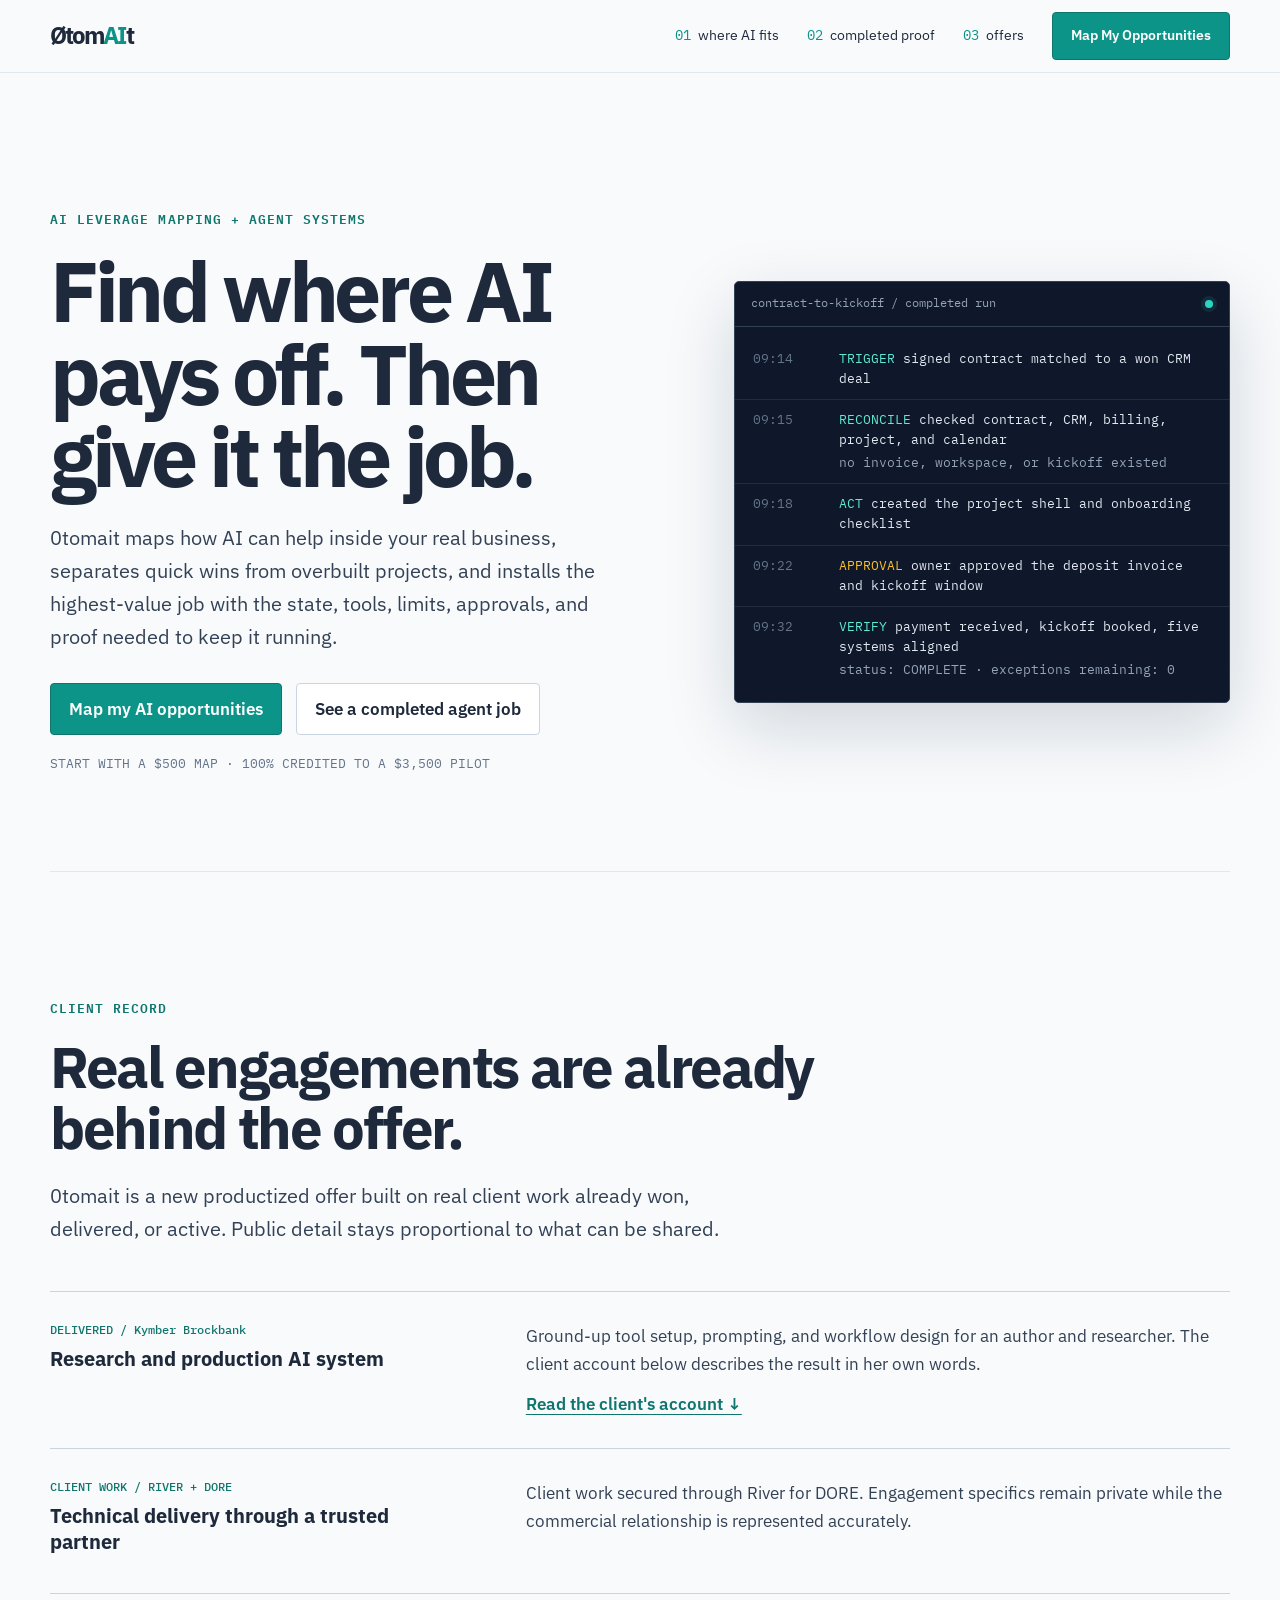
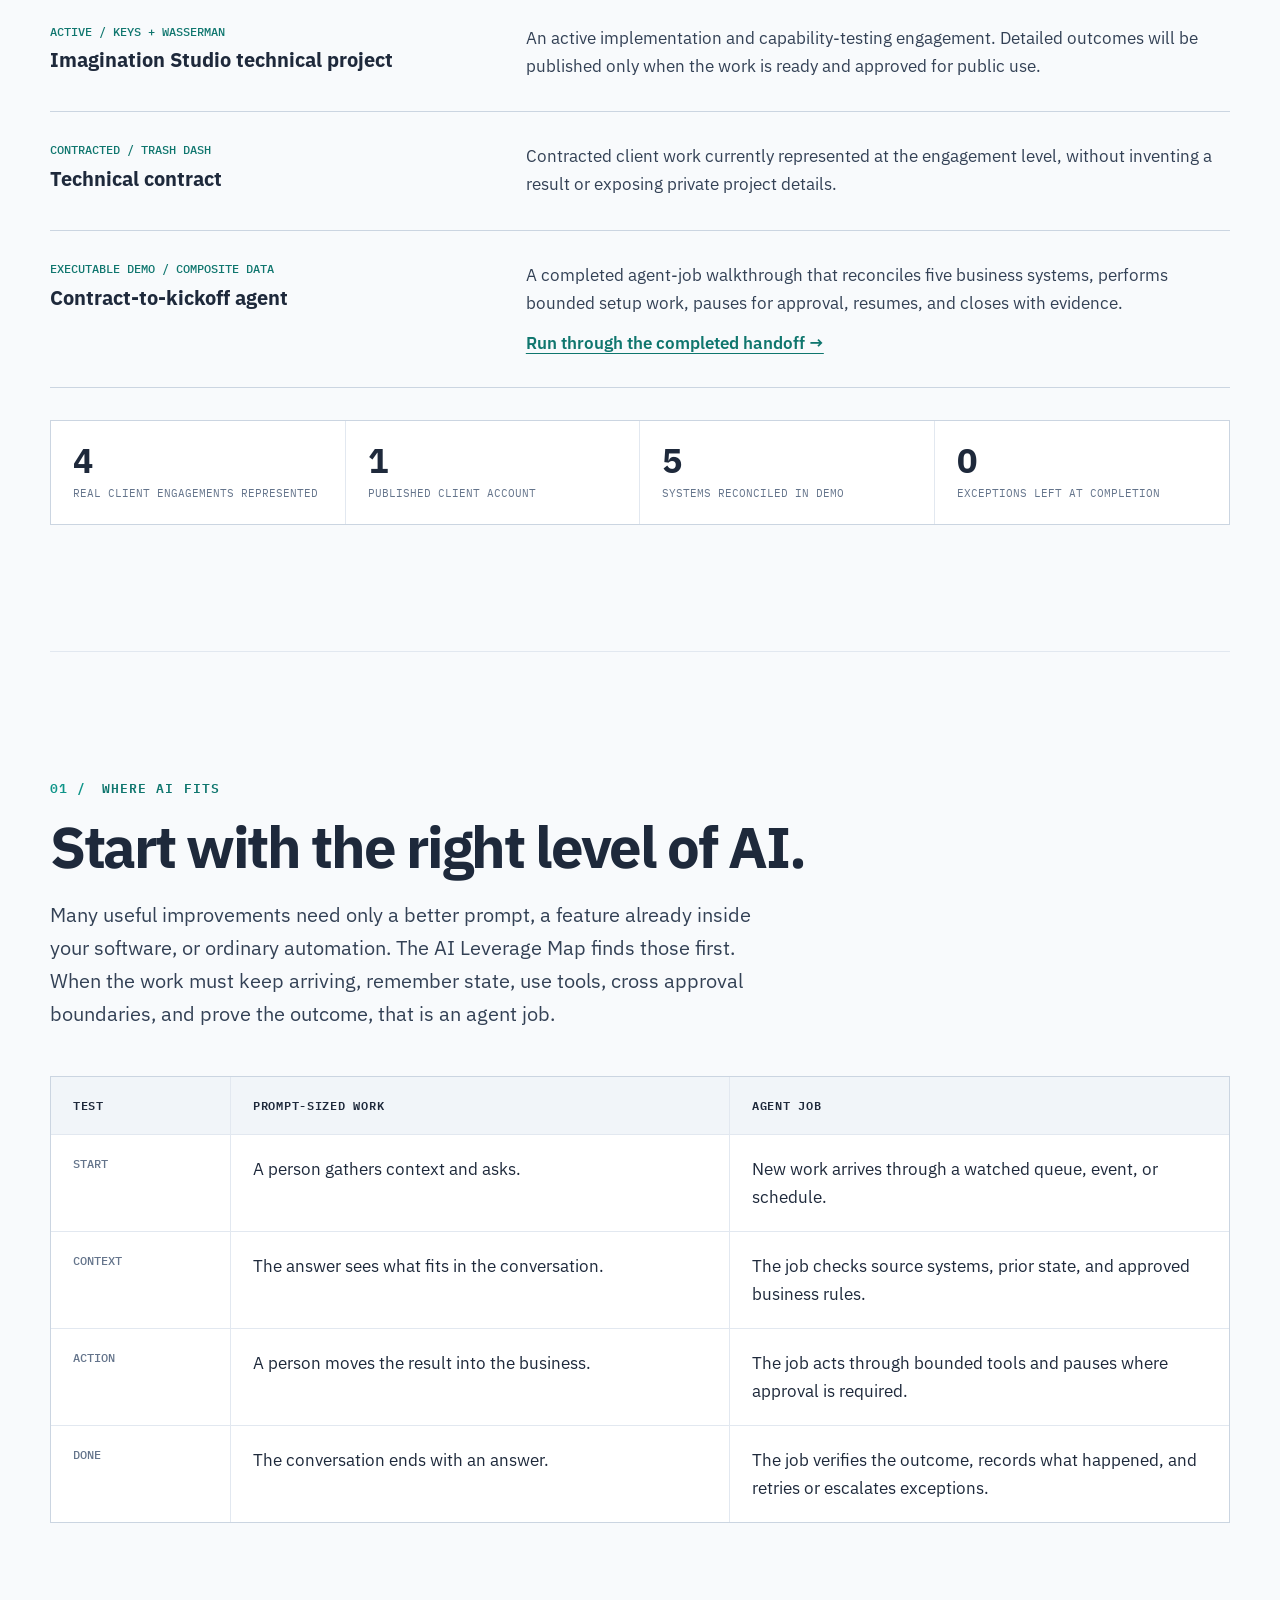
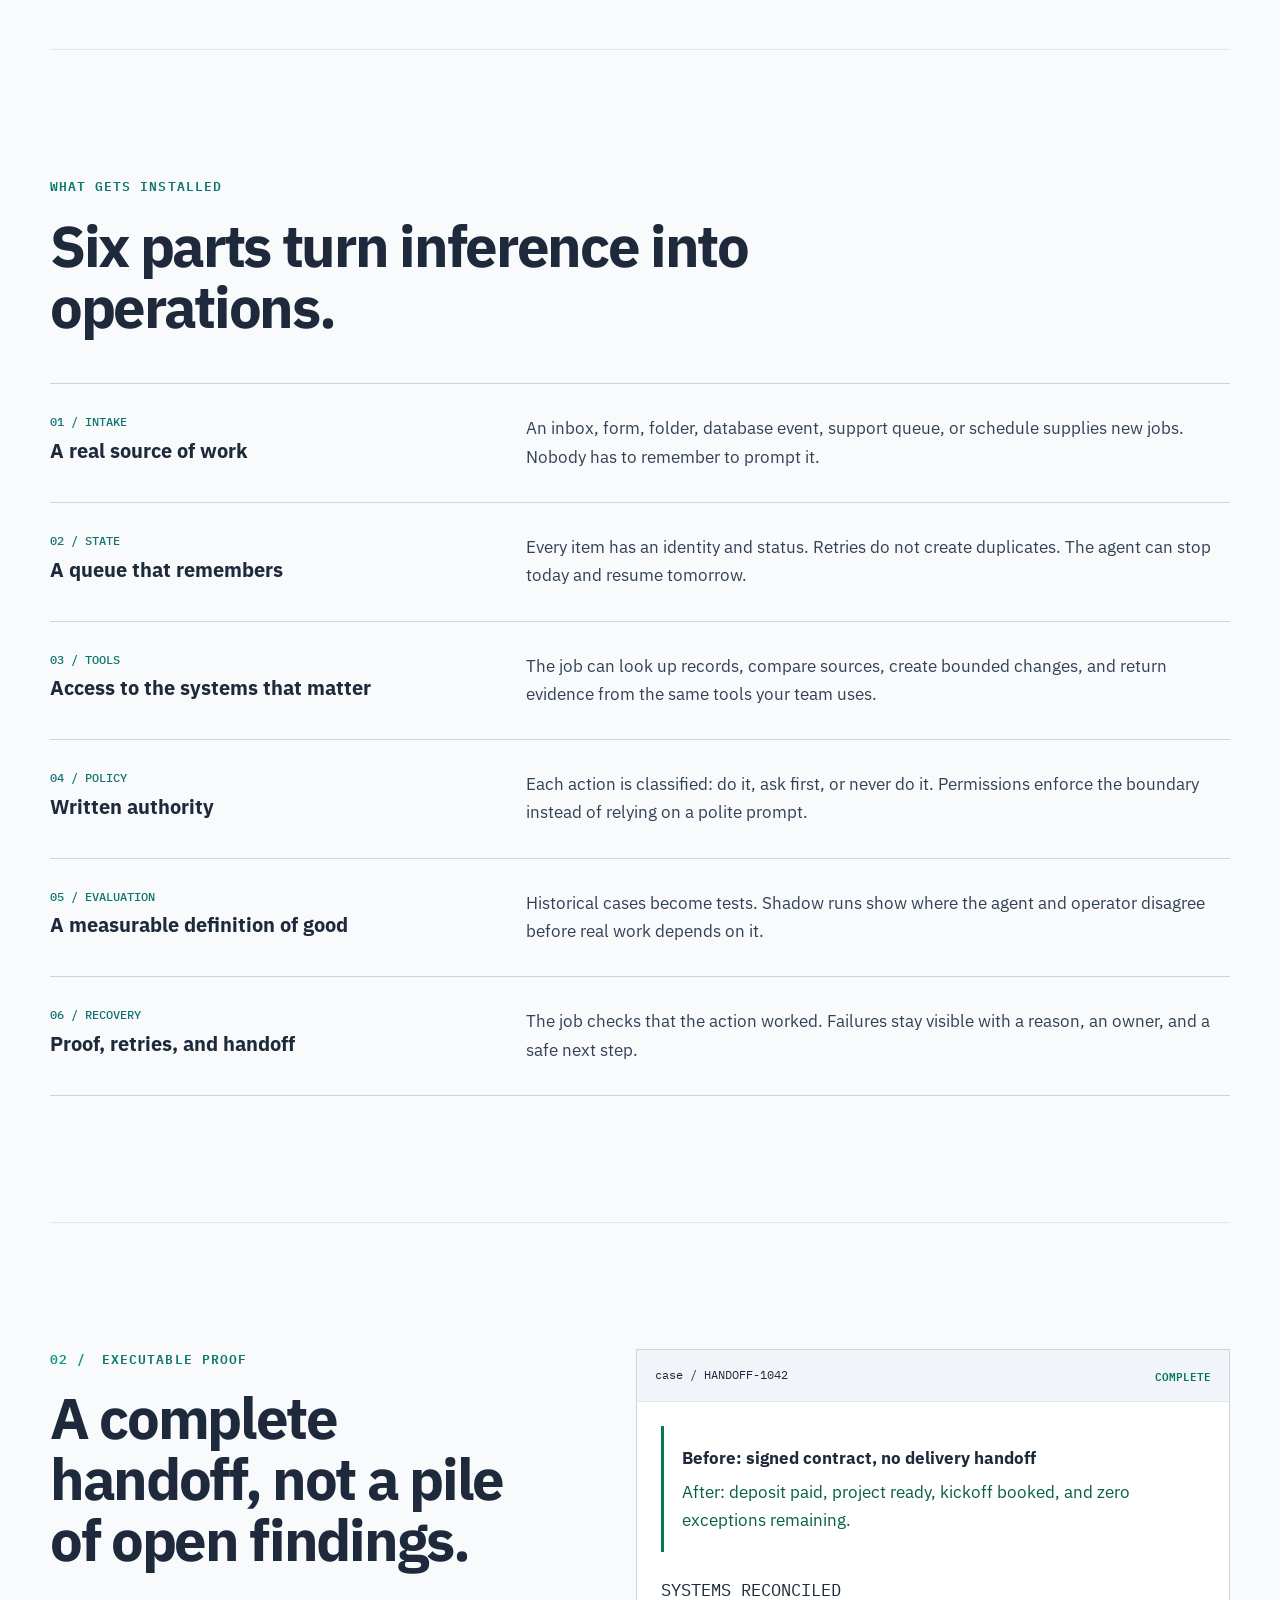
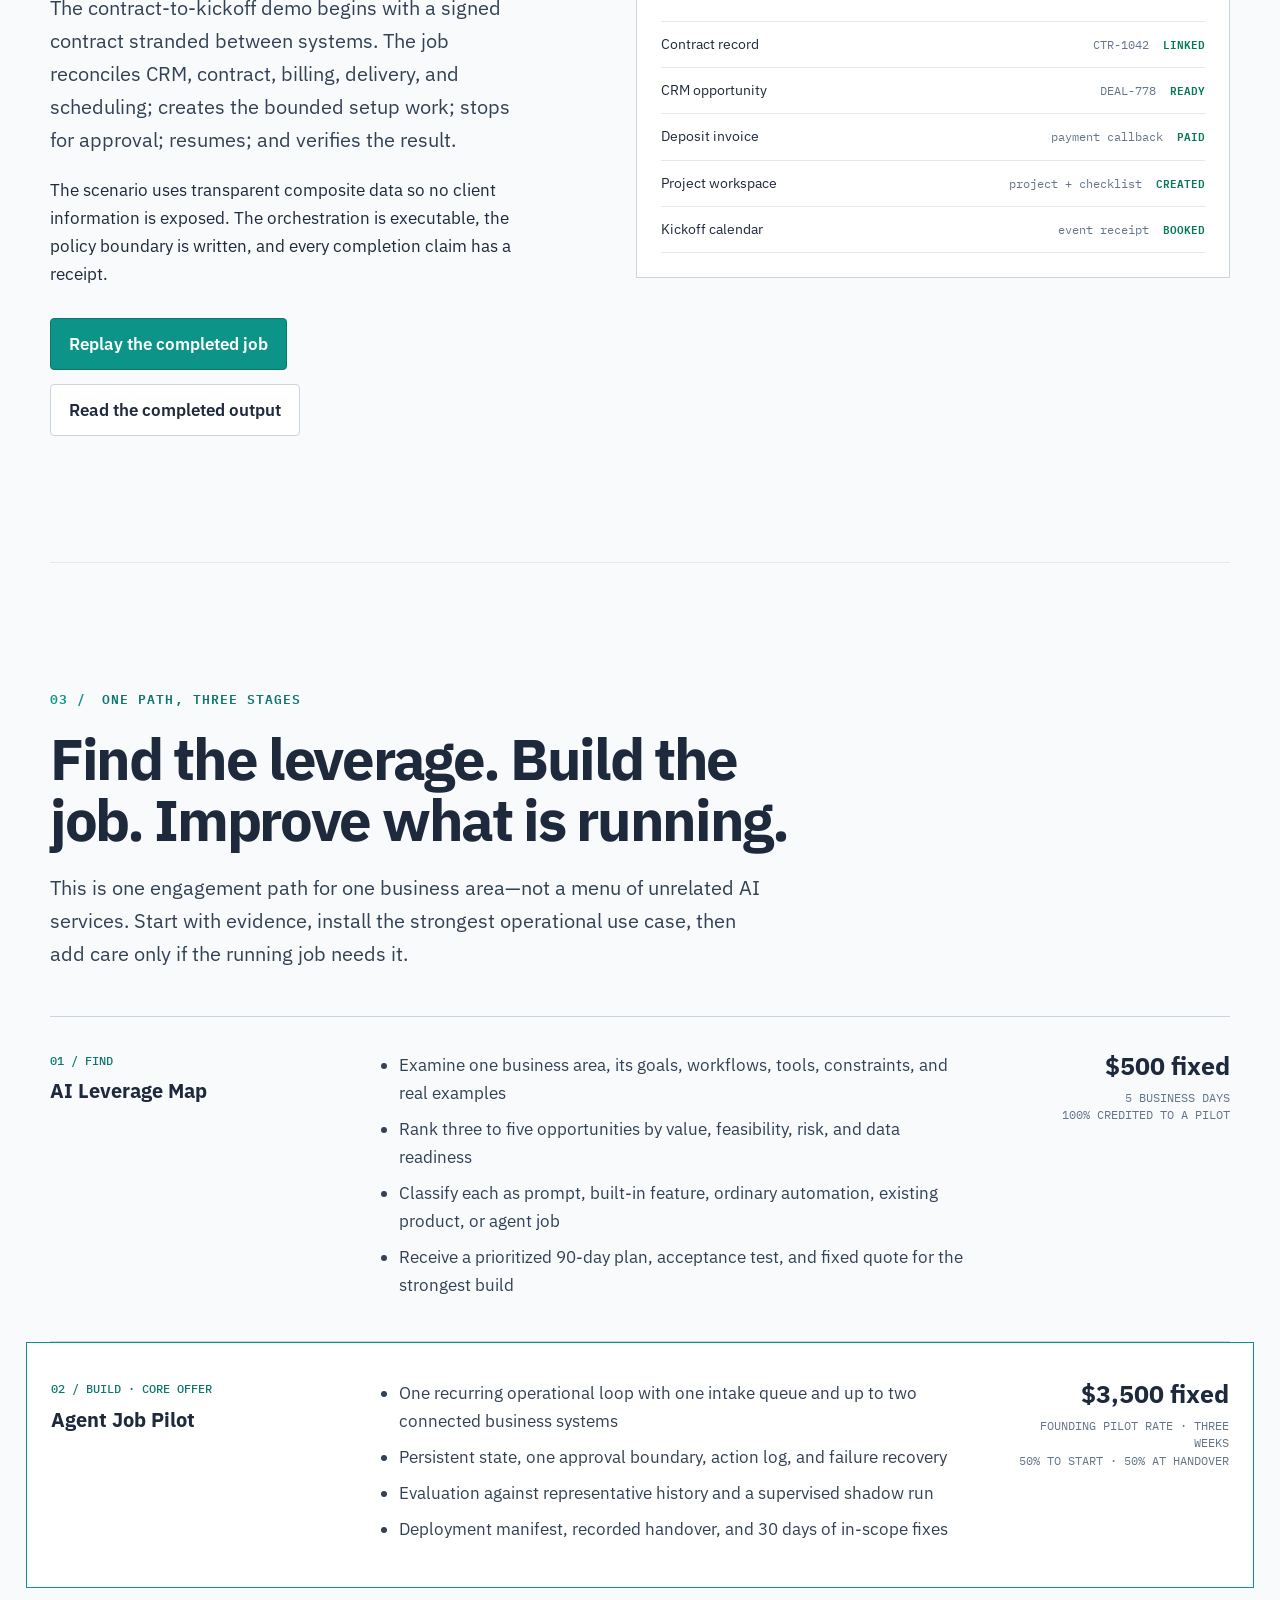
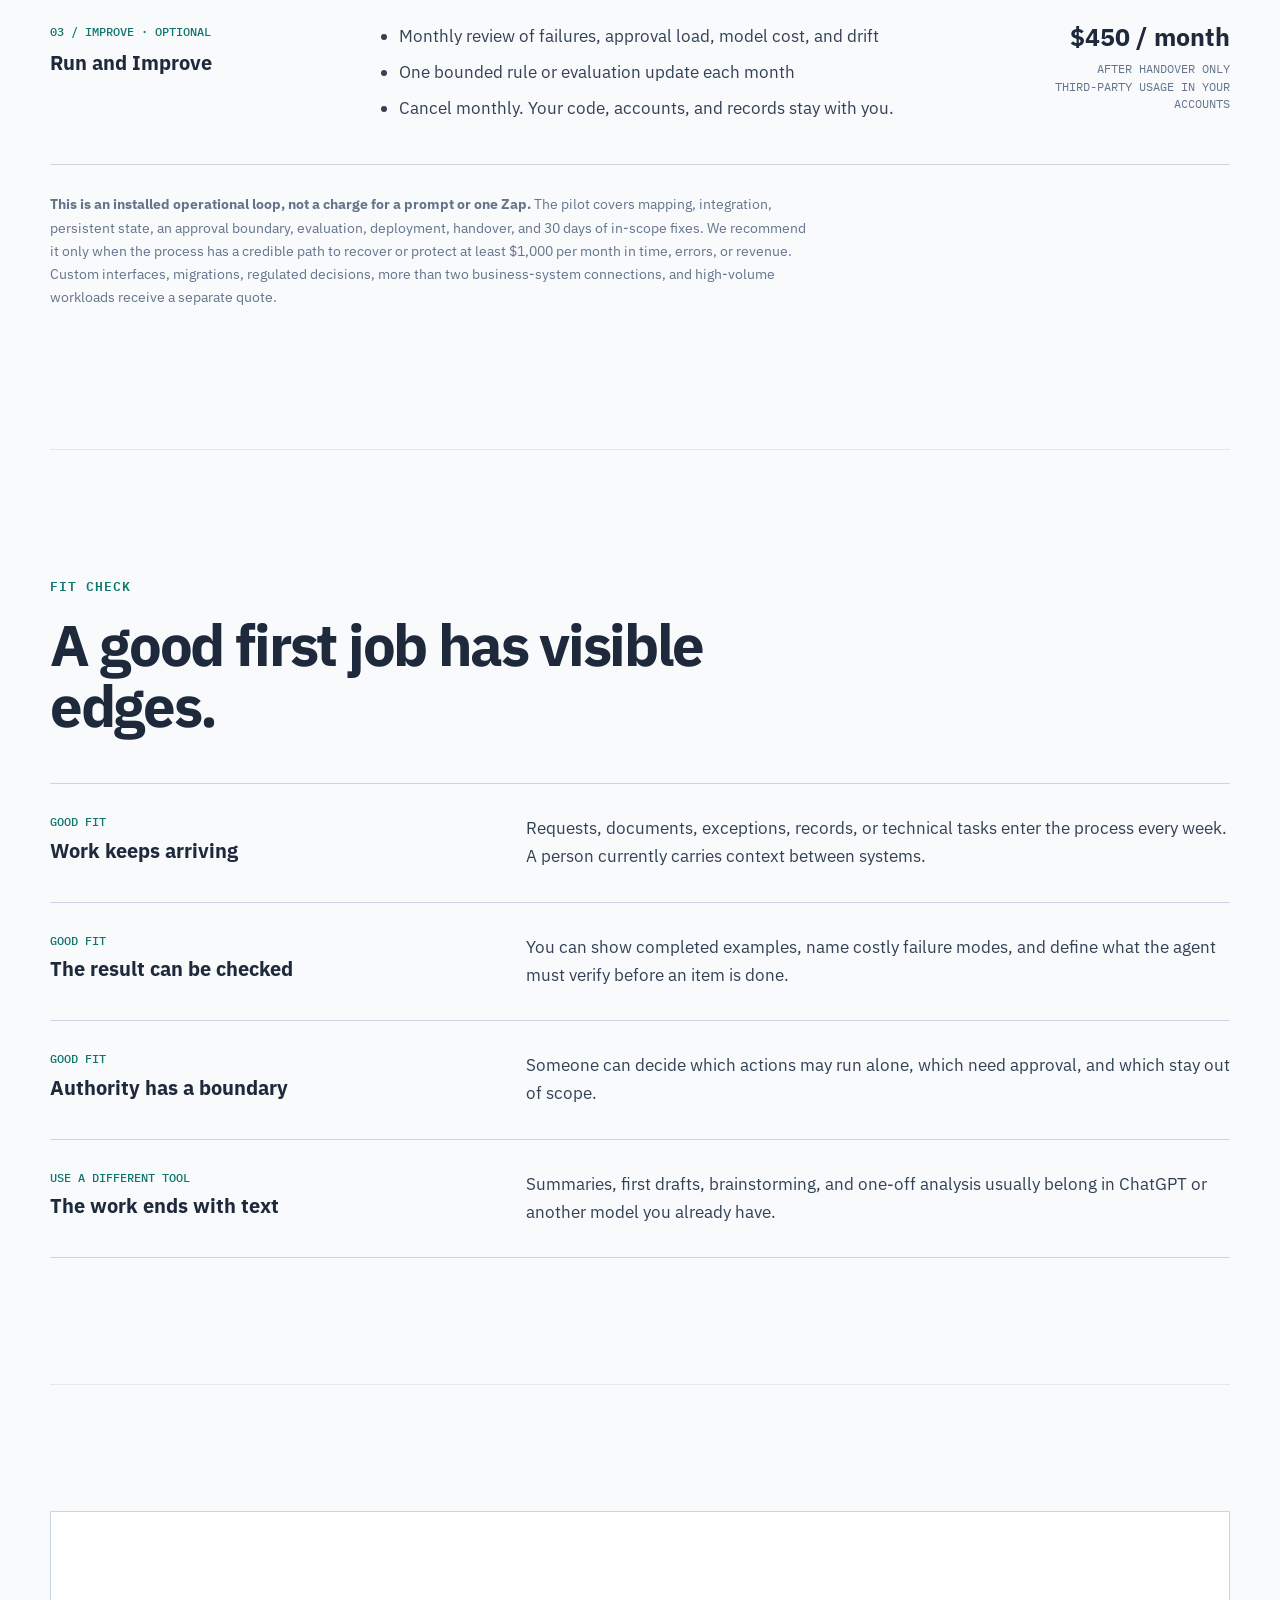
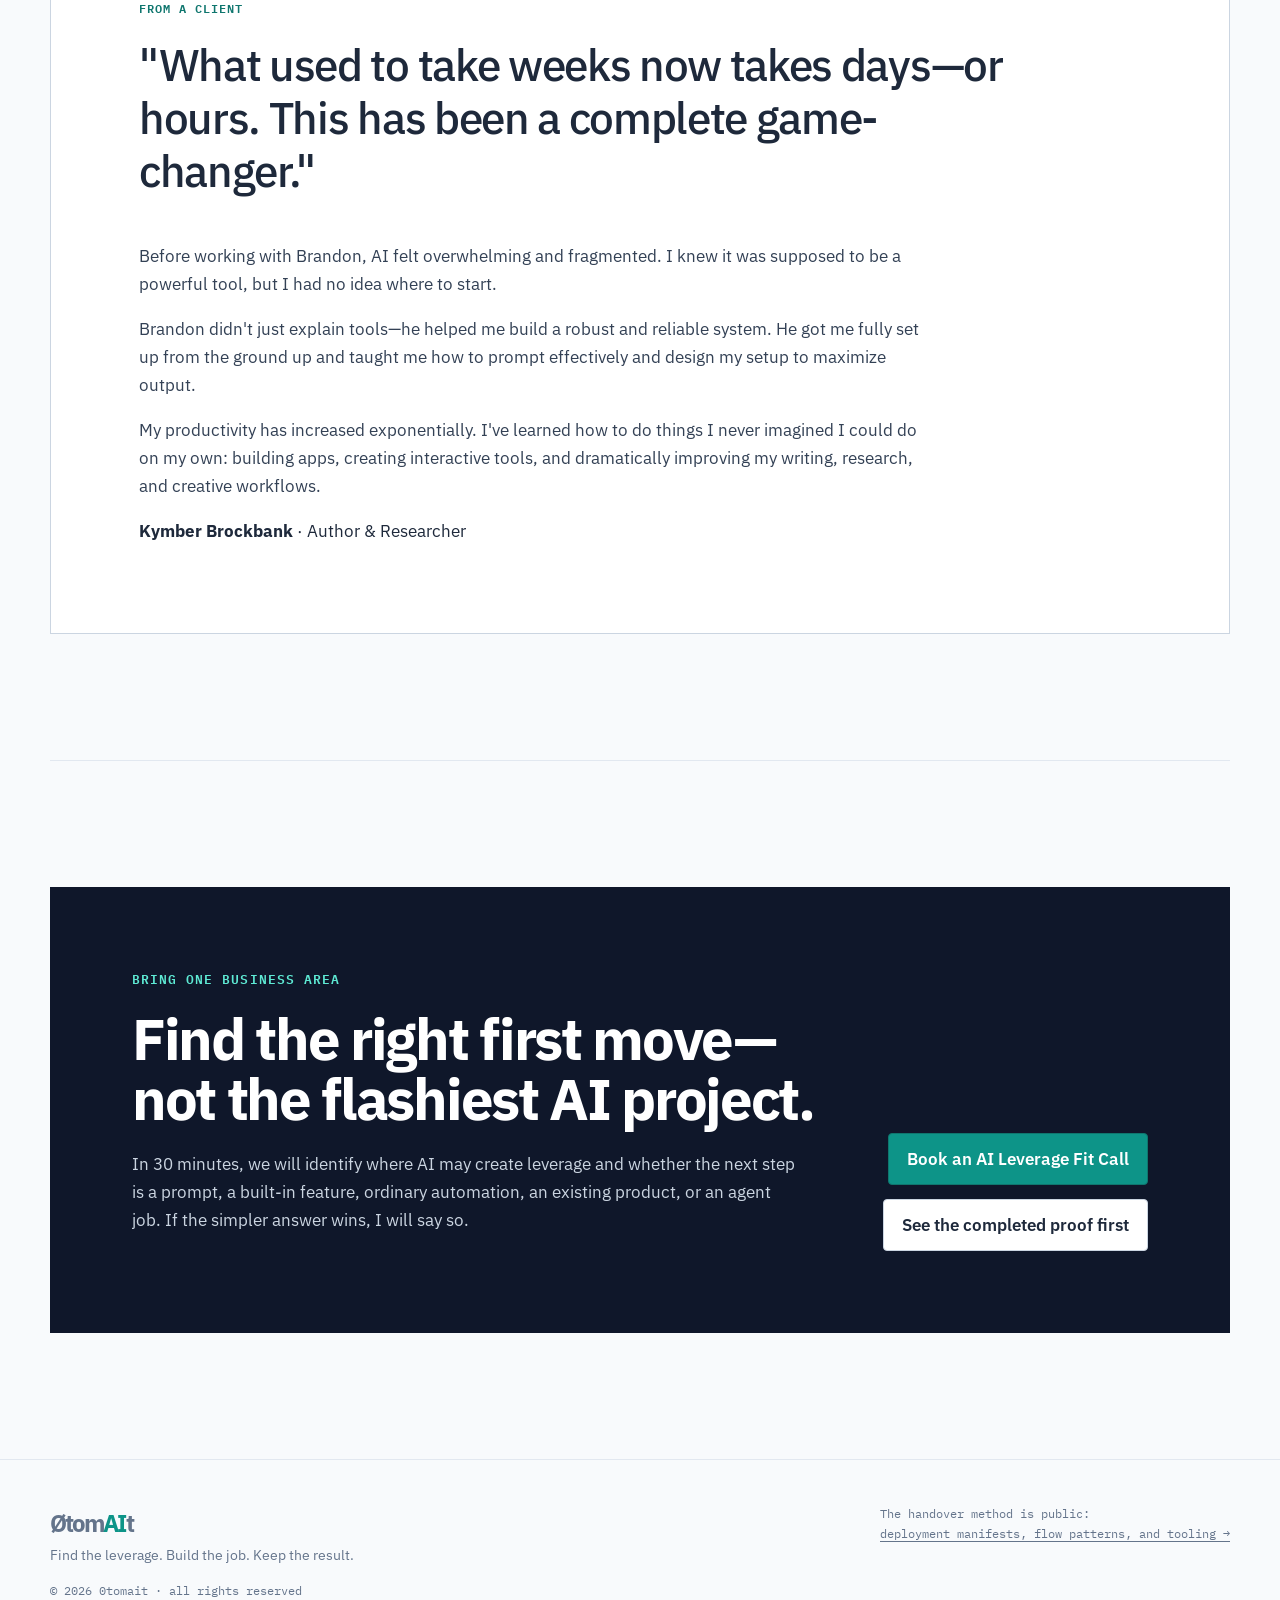
==== commit fac81cbe: "Refocus offer around AI leverage and completed agent proof" ====
--- a/index.html
+++ b/index.html
@@ -2,8 +2,8 @@
 <html lang="en">
 <head>
 <meta charset="UTF-8"><meta name="viewport" content="width=device-width,initial-scale=1">
-<meta name="description" content="0tomait builds agent jobs that watch for work, use your tools, act within limits, and verify the outcome.">
-<title>0tomait | Agent jobs for real operations</title>
+<meta name="description" content="0tomait finds where AI will pay off in your business, then installs the highest-value job with the tools, limits, and proof needed to keep it running.">
+<title>0tomait | Find where AI pays off</title>
 <link rel="preconnect" href="https://fonts.googleapis.com"><link rel="preconnect" href="https://fonts.gstatic.com" crossorigin>
 <link href="https://fonts.googleapis.com/css2?family=IBM+Plex+Mono:wght@400;500;600&family=IBM+Plex+Sans:wght@400;500;600;700&display=swap" rel="stylesheet">
 <style>
@@ -15,37 +15,40 @@
 .terminal{overflow:hidden;border:1px solid #334155;border-radius:5px;background:var(--terminal);color:#e2e8f0;box-shadow:0 24px 70px rgba(15,23,42,.16)}.terminal-bar{min-height:45px;display:flex;align-items:center;justify-content:space-between;gap:16px;padding:10px 16px;border-bottom:1px solid #334155;color:#94a3b8;font:12px/1.4 "IBM Plex Mono",monospace}.live-dot{width:8px;height:8px;border-radius:50%;background:#2dd4bf;box-shadow:0 0 0 4px rgba(45,212,191,.1)}.trace{list-style:none;margin:0;padding:12px 0;font:13px/1.55 "IBM Plex Mono",monospace}.trace li{display:grid;grid-template-columns:74px 1fr;gap:12px;padding:10px 18px;border-bottom:1px solid rgba(51,65,85,.55)}.trace li:last-child{border:0}.trace .time{color:#64748b}.trace .ok{color:#5eead4}.trace .hold{color:#fbbf24}.trace .dim{display:block;margin-top:3px;color:#94a3b8}
 section.block{padding:clamp(74px,10vw,126px) 0;border-top:1px solid var(--line)}.rows{margin-top:46px;border-top:1px solid var(--line2)}.row{display:grid;grid-template-columns:minmax(240px,.85fr) minmax(0,1.5fr);gap:clamp(28px,6vw,84px);padding:30px 0;border-bottom:1px solid var(--line2)}.row p{margin:0;color:var(--ink2)}.rid{display:block;margin-bottom:8px;color:var(--accent2);font-size:12px;font-weight:500}
 .comparison{margin-top:46px;border:1px solid var(--line2);background:var(--white)}.compare-row{display:grid;grid-template-columns:180px 1fr 1fr;border-bottom:1px solid var(--line)}.compare-row:last-child{border:0}.compare-row>div{padding:20px 22px;border-right:1px solid var(--line)}.compare-row>div:last-child{border-right:0}.compare-head{background:#f1f5f9;font:600 12px/1.4 "IBM Plex Mono",monospace;letter-spacing:.06em;text-transform:uppercase}.compare-label{color:var(--muted);font:500 12px/1.5 "IBM Plex Mono",monospace}
-.real-job{display:grid;grid-template-columns:minmax(0,.9fr) minmax(430px,1.1fr);gap:clamp(44px,8vw,100px);align-items:start}.evidence{border:1px solid var(--line2);background:var(--white)}.evidence-head{display:flex;align-items:center;justify-content:space-between;gap:16px;padding:16px 18px;border-bottom:1px solid var(--line);background:#f1f5f9;font:12px/1.4 "IBM Plex Mono",monospace}.evidence-body{padding:24px}.finding{margin:0 0 24px;padding:18px;border-left:3px solid var(--warn);background:var(--warnsoft)}.finding strong{display:block;margin-bottom:6px}.finding p{margin:0;color:#78350f}.source-list{list-style:none;margin:0;padding:0;border-top:1px solid var(--line)}.source-list li{display:grid;grid-template-columns:1fr auto auto;align-items:baseline;gap:14px;padding:11px 0;border-bottom:1px solid var(--line);font-size:14px}.source-list code{color:var(--muted);font:12px "IBM Plex Mono",monospace}.status{color:var(--ok);font:600 11px "IBM Plex Mono",monospace;text-transform:uppercase}
+.real-job{display:grid;grid-template-columns:minmax(0,.9fr) minmax(430px,1.1fr);gap:clamp(44px,8vw,100px);align-items:start}.evidence{border:1px solid var(--line2);background:var(--white)}.evidence-head{display:flex;align-items:center;justify-content:space-between;gap:16px;padding:16px 18px;border-bottom:1px solid var(--line);background:#f1f5f9;font:12px/1.4 "IBM Plex Mono",monospace}.evidence-body{padding:24px}.finding{margin:0 0 24px;padding:18px;border-left:3px solid var(--warn);background:var(--warnsoft)}.finding.complete{border-left-color:var(--ok);background:var(--oksoft)}.finding strong{display:block;margin-bottom:6px}.finding p{margin:0;color:#78350f}.finding.complete p{color:#065f46}.source-list{list-style:none;margin:0;padding:0;border-top:1px solid var(--line)}.source-list li{display:grid;grid-template-columns:1fr auto auto;align-items:baseline;gap:14px;padding:11px 0;border-bottom:1px solid var(--line);font-size:14px}.source-list code{color:var(--muted);font:12px "IBM Plex Mono",monospace}.status{color:var(--ok);font:600 11px "IBM Plex Mono",monospace;text-transform:uppercase}
+.record-metrics{display:grid;grid-template-columns:repeat(4,1fr);margin-top:32px;border:1px solid var(--line2);background:var(--white)}.record-metric{padding:22px;border-right:1px solid var(--line)}.record-metric:last-child{border-right:0}.record-metric b{display:block;font-size:34px;line-height:1.05}.record-metric span{display:block;margin-top:7px;color:var(--muted);font:11px/1.45 "IBM Plex Mono",monospace;text-transform:uppercase}.proof-link{display:inline-block;margin-top:12px;color:var(--accent2);font-weight:600}
 .pricing{margin-top:46px;border-top:1px solid var(--line2)}.price-row{display:grid;grid-template-columns:minmax(200px,.7fr) minmax(0,1.4fr) minmax(170px,.55fr);gap:36px;align-items:start;padding:34px 0;border-bottom:1px solid var(--line2)}.price-row.featured{margin:0 -24px;padding:36px 24px;border:1px solid var(--accent);background:var(--white)}.price-row ul{margin:0;padding-left:20px;color:var(--ink2)}.price-row li{margin-bottom:8px}.price{font-size:25px;font-weight:700;line-height:1.2;text-align:right}.price small{display:block;margin-top:8px;color:var(--muted);font:12px/1.45 "IBM Plex Mono",monospace}.scope-note{max-width:760px;margin-top:28px;color:var(--muted);font-size:14px}
 .quote{padding:clamp(52px,8vw,88px);border:1px solid var(--line2);background:var(--white)}.quote-mark{margin-bottom:22px;color:var(--accent2);font:600 12px/1.4 "IBM Plex Mono",monospace;letter-spacing:.08em}blockquote{margin:0}.lead-quote{max-width:890px;font-size:clamp(29px,4vw,44px);font-weight:500;line-height:1.2;letter-spacing:-.03em}.body-quote{max-width:800px;color:var(--ink2)}.attribution{margin-bottom:0}
 .cta{display:grid;grid-template-columns:minmax(0,1.2fr) minmax(280px,.5fr);gap:48px;align-items:end;padding:clamp(48px,8vw,82px);background:var(--terminal);color:white}.cta p{max-width:670px;color:#cbd5e1}.cta .kicker{color:#5eead4}.cta .actions{justify-content:flex-end}footer{padding:44px 0;border-top:1px solid var(--line)}.foot-inner{display:flex;justify-content:space-between;gap:32px;color:var(--muted);font-size:14px}.colophon{font:12px/1.6 "IBM Plex Mono",monospace}
-@media(max-width:900px){.hero,.real-job,.cta{grid-template-columns:1fr}.hero{padding-top:76px}.compare-row{grid-template-columns:130px 1fr 1fr}.price-row{grid-template-columns:1fr;gap:18px}.price-row.featured{margin:0}.price{text-align:left}.cta .actions{justify-content:flex-start}}@media(max-width:680px){body{font-size:16px}.shell{width:min(100% - 32px,var(--max))}.hide-sm{display:none}.nav-links{gap:12px}.row,.compare-row{grid-template-columns:1fr}.compare-row>div{border-right:0;border-bottom:1px solid var(--line)}.compare-row>div:last-child{border-bottom:0}.compare-head>div:first-child,.compare-label{display:none}.trace li{grid-template-columns:58px 1fr;padding-inline:14px}.quote,.cta{padding:36px 24px}.foot-inner{flex-direction:column}}
+@media(max-width:900px){.hero,.real-job,.cta{grid-template-columns:1fr}.hero{padding-top:76px}.compare-row{grid-template-columns:130px 1fr 1fr}.price-row{grid-template-columns:1fr;gap:18px}.price-row.featured{margin:0}.price{text-align:left}.cta .actions{justify-content:flex-start}.record-metrics{grid-template-columns:1fr 1fr}.record-metric:nth-child(2){border-right:0}.record-metric:nth-child(-n+2){border-bottom:1px solid var(--line)}}@media(max-width:680px){body{font-size:16px}.shell{width:min(100% - 32px,var(--max))}.hide-sm{display:none}.nav-links{gap:12px}.row,.compare-row{grid-template-columns:1fr}.compare-row>div{border-right:0;border-bottom:1px solid var(--line)}.compare-row>div:last-child{border-bottom:0}.compare-head>div:first-child,.compare-label{display:none}.trace li{grid-template-columns:58px 1fr;padding-inline:14px}.quote,.cta{padding:36px 24px}.foot-inner{flex-direction:column}.record-metrics{grid-template-columns:1fr}.record-metric{border-right:0;border-bottom:1px solid var(--line)}.record-metric:last-child{border-bottom:0}}
 </style>
 </head>
 <body>
-<nav><div class="shell nav-inner"><a href="#" class="logo">Øtom<span class="ai">AI</span>t</a><ul class="nav-links"><li class="hide-sm"><a href="#difference"><span class="idx">01</span>the job</a></li><li class="hide-sm"><a href="#proof"><span class="idx">02</span>live proof</a></li><li class="hide-sm"><a href="#offer"><span class="idx">03</span>scope</a></li><li><a href="#contact" class="btn">Bring a Process</a></li></ul></div></nav>
+<nav><div class="shell nav-inner"><a href="#" class="logo">Øtom<span class="ai">AI</span>t</a><ul class="nav-links"><li class="hide-sm"><a href="#difference"><span class="idx">01</span>where AI fits</a></li><li class="hide-sm"><a href="#proof"><span class="idx">02</span>completed proof</a></li><li class="hide-sm"><a href="#offer"><span class="idx">03</span>offers</a></li><li><a href="#contact" class="btn">Map My Opportunities</a></li></ul></div></nav>
 <main class="shell">
-<section class="hero"><div><div class="kicker">Agent systems for real operations</div><h1>Give AI a job that keeps running.</h1><p class="hero-sub">0tomait builds the operating layer around AI: a queue, memory, tools, limits, approvals, and proof that the work finished. Your agent picks up new work without waiting for another prompt.</p><div class="hero-actions"><a href="agent-job.html" class="btn">See a real agent job</a><a href="#contact" class="btn secondary">Bring one broken process</a></div><p class="price-note">AGENT JOB PILOT · $3,500 FIXED · THREE WEEKS</p></div>
-<div class="terminal" aria-label="Actual 0tomait agent run summary"><div class="terminal-bar"><span>0tomait-revenue-path / latest run</span><span class="live-dot" aria-label="active"></span></div><ol class="trace"><li><span class="time">00:00.0</span><span><span class="ok">OBSERVE</span> checked live site, repository, demo, and booking page</span></li><li><span class="time">00:00.4</span><span><span class="ok">STATE</span> matched findings against the persistent queue<span class="dim">duplicate work stays closed</span></span></li><li><span class="time">00:00.9</span><span><span class="hold">HOLD</span> booking title still names the retired Accelerator<span class="dim">external account change requires Brandon</span></span></li><li><span class="time">00:01.1</span><span><span class="ok">ACT</span> source repair prepared on an isolated branch<span class="dim">merge and deploy remain approval-gated</span></span></li><li><span class="time">NEXT</span><span><span class="hold">VERIFY</span> rerun after approval and production deploy</span></li></ol></div></section>
+<section class="hero"><div><div class="kicker">AI leverage mapping + agent systems</div><h1>Find where AI pays off. Then give it the job.</h1><p class="hero-sub">0tomait maps how AI can help inside your real business, separates quick wins from overbuilt projects, and installs the highest-value job with the state, tools, limits, approvals, and proof needed to keep it running.</p><div class="hero-actions"><a href="#offer" class="btn">Map my AI opportunities</a><a href="agent-job.html" class="btn secondary">See a completed agent job</a></div><p class="price-note">START WITH A $500 MAP · 100% CREDITED TO A $3,500 PILOT</p></div>
+<div class="terminal" aria-label="Completed contract handoff agent run"><div class="terminal-bar"><span>contract-to-kickoff / completed run</span><span class="live-dot" aria-label="complete"></span></div><ol class="trace"><li><span class="time">09:14</span><span><span class="ok">TRIGGER</span> signed contract matched to a won CRM deal</span></li><li><span class="time">09:15</span><span><span class="ok">RECONCILE</span> checked contract, CRM, billing, project, and calendar<span class="dim">no invoice, workspace, or kickoff existed</span></span></li><li><span class="time">09:18</span><span><span class="ok">ACT</span> created the project shell and onboarding checklist</span></li><li><span class="time">09:22</span><span><span class="hold">APPROVAL</span> owner approved the deposit invoice and kickoff window</span></li><li><span class="time">09:32</span><span><span class="ok">VERIFY</span> payment received, kickoff booked, five systems aligned<span class="dim">status: COMPLETE · exceptions remaining: 0</span></span></li></ol></div></section>
 
-<section class="block" id="difference"><div class="kicker"><span class="idx">01 /</span> THE JOB</div><h2>A chat answers. An agent job owns the next step.</h2><p class="section-intro">Free AI is excellent at producing text from context you provide. We build the missing system around it so work can arrive, move, stop at the right boundary, and finish with evidence.</p>
+<section class="block" id="record"><div class="kicker">CLIENT RECORD</div><h2>Real engagements are already behind the offer.</h2><p class="section-intro">0tomait is a new productized offer built on real client work already won, delivered, or active. Public detail stays proportional to what can be shared.</p><div class="rows"><div class="row"><h3><span class="rid">DELIVERED / Kymber Brockbank</span>Research and production AI system</h3><p>Ground-up tool setup, prompting, and workflow design for an author and researcher. The client account below describes the result in her own words.<br><a class="proof-link" href="#testimonial">Read the client's account ↓</a></p></div><div class="row"><h3><span class="rid">CLIENT WORK / RIVER + DORE</span>Technical delivery through a trusted partner</h3><p>Client work secured through River for DORE. Engagement specifics remain private while the commercial relationship is represented accurately.</p></div><div class="row"><h3><span class="rid">ACTIVE / KEYS + WASSERMAN</span>Imagination Studio technical project</h3><p>An active implementation and capability-testing engagement. Detailed outcomes will be published only when the work is ready and approved for public use.</p></div><div class="row"><h3><span class="rid">CONTRACTED / TRASH DASH</span>Technical contract</h3><p>Contracted client work currently represented at the engagement level, without inventing a result or exposing private project details.</p></div><div class="row"><h3><span class="rid">EXECUTABLE DEMO / COMPOSITE DATA</span>Contract-to-kickoff agent</h3><p>A completed agent-job walkthrough that reconciles five business systems, performs bounded setup work, pauses for approval, resumes, and closes with evidence.<br><a class="proof-link" href="agent-job.html">Run through the completed handoff →</a></p></div></div><div class="record-metrics" aria-label="Commercial delivery record"><div class="record-metric"><b>4</b><span>real client engagements represented</span></div><div class="record-metric"><b>1</b><span>published client account</span></div><div class="record-metric"><b>5</b><span>systems reconciled in demo</span></div><div class="record-metric"><b>0</b><span>exceptions left at completion</span></div></div></section>
+
+<section class="block" id="difference"><div class="kicker"><span class="idx">01 /</span> WHERE AI FITS</div><h2>Start with the right level of AI.</h2><p class="section-intro">Many useful improvements need only a better prompt, a feature already inside your software, or ordinary automation. The AI Leverage Map finds those first. When the work must keep arriving, remember state, use tools, cross approval boundaries, and prove the outcome, that is an agent job.</p>
 <div class="comparison" role="table" aria-label="Prompt work compared with agent jobs"><div class="compare-row compare-head" role="row"><div role="columnheader">Test</div><div role="columnheader">Prompt-sized work</div><div role="columnheader">Agent job</div></div><div class="compare-row" role="row"><div class="compare-label">START</div><div>A person gathers context and asks.</div><div>New work arrives through a watched queue, event, or schedule.</div></div><div class="compare-row" role="row"><div class="compare-label">CONTEXT</div><div>The answer sees what fits in the conversation.</div><div>The job checks source systems, prior state, and approved business rules.</div></div><div class="compare-row" role="row"><div class="compare-label">ACTION</div><div>A person moves the result into the business.</div><div>The job acts through bounded tools and pauses where approval is required.</div></div><div class="compare-row" role="row"><div class="compare-label">DONE</div><div>The conversation ends with an answer.</div><div>The job verifies the outcome, records what happened, and retries or escalates exceptions.</div></div></div></section>
 
 <section class="block"><div class="kicker">WHAT GETS INSTALLED</div><h2>Six parts turn inference into operations.</h2><div class="rows"><div class="row"><h3><span class="rid">01 / INTAKE</span>A real source of work</h3><p>An inbox, form, folder, database event, support queue, or schedule supplies new jobs. Nobody has to remember to prompt it.</p></div><div class="row"><h3><span class="rid">02 / STATE</span>A queue that remembers</h3><p>Every item has an identity and status. Retries do not create duplicates. The agent can stop today and resume tomorrow.</p></div><div class="row"><h3><span class="rid">03 / TOOLS</span>Access to the systems that matter</h3><p>The job can look up records, compare sources, create bounded changes, and return evidence from the same tools your team uses.</p></div><div class="row"><h3><span class="rid">04 / POLICY</span>Written authority</h3><p>Each action is classified: do it, ask first, or never do it. Permissions enforce the boundary instead of relying on a polite prompt.</p></div><div class="row"><h3><span class="rid">05 / EVALUATION</span>A measurable definition of good</h3><p>Historical cases become tests. Shadow runs show where the agent and operator disagree before real work depends on it.</p></div><div class="row"><h3><span class="rid">06 / RECOVERY</span>Proof, retries, and handoff</h3><p>The job checks that the action worked. Failures stay visible with a reason, an owner, and a safe next step.</p></div></div></section>
 
-<section class="block real-job" id="proof"><div><div class="kicker"><span class="idx">02 /</span> LIVE PROOF</div><h2>The demo does actual work for 0tomait.</h2><p class="section-intro">The Revenue Path Reliability job checks this site, its source repository, the live demo, and the Google Calendar booking path. It keeps a queue across runs and separates code repairs from account changes that require an owner.</p><p>The first run found a real drift: the booking page still carries the previous product name. A successful HTTP 200 did not hide the broken product handoff. The agent held the item for Brandon because renaming an external calendar is outside its authority.</p><div class="actions"><a href="agent-job.html" class="btn">Inspect the run and queue</a><a href="ops-agent/latest.json" class="btn secondary">Read the raw evidence</a></div></div>
-<div class="evidence"><div class="evidence-head"><span>finding / booking-title-contract</span><span>OPEN</span></div><div class="evidence-body"><div class="finding"><strong>Expected: booking title contains “Agent Job”</strong><p>Observed: the appointment still names the previous program.</p></div><p class="eyebrow">SOURCES CONSULTED</p><ul class="source-list"><li><span>Production homepage</span><code>0tomait.com</code><span class="status">200</span></li><li><span>Production demo</span><code>/demo</code><span class="status">200</span></li><li><span>Source repository</span><code>index.html</code><span class="status">read</span></li><li><span>Appointment schedule</span><code>calendar.google.com</code><span class="status">200</span></li></ul></div></div></section>
+<section class="block real-job" id="proof"><div><div class="kicker"><span class="idx">02 /</span> EXECUTABLE PROOF</div><h2>A complete handoff, not a pile of open findings.</h2><p class="section-intro">The contract-to-kickoff demo begins with a signed contract stranded between systems. The job reconciles CRM, contract, billing, delivery, and scheduling; creates the bounded setup work; stops for approval; resumes; and verifies the result.</p><p>The scenario uses transparent composite data so no client information is exposed. The orchestration is executable, the policy boundary is written, and every completion claim has a receipt.</p><div class="actions"><a href="agent-job.html" class="btn">Replay the completed job</a><a href="demo-agent/latest.json" class="btn secondary">Read the completed output</a></div></div>
+<div class="evidence"><div class="evidence-head"><span>case / HANDOFF-1042</span><span class="status">COMPLETE</span></div><div class="evidence-body"><div class="finding complete"><strong>Before: signed contract, no delivery handoff</strong><p>After: deposit paid, project ready, kickoff booked, and zero exceptions remaining.</p></div><p class="eyebrow">SYSTEMS RECONCILED</p><ul class="source-list"><li><span>Contract record</span><code>CTR-1042</code><span class="status">linked</span></li><li><span>CRM opportunity</span><code>DEAL-778</code><span class="status">ready</span></li><li><span>Deposit invoice</span><code>payment callback</code><span class="status">paid</span></li><li><span>Project workspace</span><code>project + checklist</code><span class="status">created</span></li><li><span>Kickoff calendar</span><code>event receipt</code><span class="status">booked</span></li></ul></div></div></section>
 
-<section class="block" id="offer"><div class="kicker"><span class="idx">03 /</span> SCOPE AND PRICE</div><h2>Start with one job and a written acceptance test.</h2><p class="section-intro">The pilot is deliberately narrow. It proves one operational loop in your environment, measures where it fails, and leaves you with a system your team can inspect and run.</p><div class="pricing">
-<div class="price-row"><div><span class="rid">WHEN THE JOB IS UNCLEAR</span><h3>Agent Job Map</h3></div><ul><li>Map the trigger, queue, decisions, actions, and exception paths</li><li>Identify where an existing product or ordinary automation is enough</li><li>Receive an architecture, acceptance test, risk list, and fixed pilot quote</li></ul><div class="price">$500 fixed<small>5 BUSINESS DAYS<br>100% CREDITED TO A PILOT</small></div></div>
-<div class="price-row featured"><div><span class="rid">THE CORE OFFER</span><h3>Agent Job Pilot</h3></div><ul><li>One recurring job with one intake queue and up to two connected business systems</li><li>Persistent state, one approval boundary, action log, and failure recovery</li><li>Evaluation against representative history and a supervised shadow run</li><li>Deployment manifest, recorded handover, and 30 days of in-scope fixes</li></ul><div class="price">$3,500 fixed<small>THREE WEEKS<br>50% TO START · 50% AT HANDOVER</small></div></div>
-<div class="price-row"><div><span class="rid">OPTIONAL AFTER HANDOVER</span><h3>Run and Improve</h3></div><ul><li>Monthly review of failures, approval load, model cost, and drift</li><li>One bounded rule or evaluation update each month</li><li>Cancel monthly. Your code, accounts, and records stay with you.</li></ul><div class="price">$450 / month<small>THIRD-PARTY USAGE<br>BILLED IN YOUR OWN ACCOUNTS</small></div></div></div><p class="scope-note">Custom user interfaces, data migrations, regulated decisions, more than two business-system connections, and high-volume production workloads receive a separate quote. The map tells us that before the build starts.</p></section>
+<section class="block" id="offer"><div class="kicker"><span class="idx">03 /</span> ONE PATH, THREE STAGES</div><h2>Find the leverage. Build the job. Improve what is running.</h2><p class="section-intro">This is one engagement path for one business area—not a menu of unrelated AI services. Start with evidence, install the strongest operational use case, then add care only if the running job needs it.</p><div class="pricing">
+<div class="price-row"><div><span class="rid">01 / FIND</span><h3>AI Leverage Map</h3></div><ul><li>Examine one business area, its goals, workflows, tools, constraints, and real examples</li><li>Rank three to five opportunities by value, feasibility, risk, and data readiness</li><li>Classify each as prompt, built-in feature, ordinary automation, existing product, or agent job</li><li>Receive a prioritized 90-day plan, acceptance test, and fixed quote for the strongest build</li></ul><div class="price">$500 fixed<small>5 BUSINESS DAYS<br>100% CREDITED TO A PILOT</small></div></div>
+<div class="price-row featured"><div><span class="rid">02 / BUILD · CORE OFFER</span><h3>Agent Job Pilot</h3></div><ul><li>One recurring operational loop with one intake queue and up to two connected business systems</li><li>Persistent state, one approval boundary, action log, and failure recovery</li><li>Evaluation against representative history and a supervised shadow run</li><li>Deployment manifest, recorded handover, and 30 days of in-scope fixes</li></ul><div class="price">$3,500 fixed<small>FOUNDING PILOT RATE · THREE WEEKS<br>50% TO START · 50% AT HANDOVER</small></div></div>
+<div class="price-row"><div><span class="rid">03 / IMPROVE · OPTIONAL</span><h3>Run and Improve</h3></div><ul><li>Monthly review of failures, approval load, model cost, and drift</li><li>One bounded rule or evaluation update each month</li><li>Cancel monthly. Your code, accounts, and records stay with you.</li></ul><div class="price">$450 / month<small>AFTER HANDOVER ONLY<br>THIRD-PARTY USAGE IN YOUR ACCOUNTS</small></div></div></div><p class="scope-note"><strong>This is an installed operational loop, not a charge for a prompt or one Zap.</strong> The pilot covers mapping, integration, persistent state, an approval boundary, evaluation, deployment, handover, and 30 days of in-scope fixes. We recommend it only when the process has a credible path to recover or protect at least $1,000 per month in time, errors, or revenue. Custom interfaces, migrations, regulated decisions, more than two business-system connections, and high-volume workloads receive a separate quote.</p></section>
 
 <section class="block"><div class="kicker">FIT CHECK</div><h2>A good first job has visible edges.</h2><div class="rows"><div class="row"><h3><span class="rid">GOOD FIT</span>Work keeps arriving</h3><p>Requests, documents, exceptions, records, or technical tasks enter the process every week. A person currently carries context between systems.</p></div><div class="row"><h3><span class="rid">GOOD FIT</span>The result can be checked</h3><p>You can show completed examples, name costly failure modes, and define what the agent must verify before an item is done.</p></div><div class="row"><h3><span class="rid">GOOD FIT</span>Authority has a boundary</h3><p>Someone can decide which actions may run alone, which need approval, and which stay out of scope.</p></div><div class="row"><h3><span class="rid">USE A DIFFERENT TOOL</span>The work ends with text</h3><p>Summaries, first drafts, brainstorming, and one-off analysis usually belong in ChatGPT or another model you already have.</p></div></div></section>
 
-<section class="block"><div class="quote"><div class="quote-mark">FROM A CLIENT</div><blockquote><p class="lead-quote">"What used to take weeks now takes days&mdash;or hours. This has been a complete game-changer."</p><p class="body-quote">Before working with Brandon, AI felt overwhelming and fragmented. I knew it was supposed to be a powerful tool, but I had no idea where to start.</p><p class="body-quote">Brandon didn't just explain tools&mdash;he helped me build a robust and reliable system. He got me fully set up from the ground up and taught me how to prompt effectively and design my setup to maximize output.</p><p class="body-quote">My productivity has increased exponentially. I've learned how to do things I never imagined I could do on my own: building apps, creating interactive tools, and dramatically improving my writing, research, and creative workflows.</p><p class="attribution"><b>Kymber Brockbank</b> &middot; Author &amp; Researcher</p></blockquote></div></section>
+<section class="block" id="testimonial"><div class="quote"><div class="quote-mark">FROM A CLIENT</div><blockquote><p class="lead-quote">"What used to take weeks now takes days&mdash;or hours. This has been a complete game-changer."</p><p class="body-quote">Before working with Brandon, AI felt overwhelming and fragmented. I knew it was supposed to be a powerful tool, but I had no idea where to start.</p><p class="body-quote">Brandon didn't just explain tools&mdash;he helped me build a robust and reliable system. He got me fully set up from the ground up and taught me how to prompt effectively and design my setup to maximize output.</p><p class="body-quote">My productivity has increased exponentially. I've learned how to do things I never imagined I could do on my own: building apps, creating interactive tools, and dramatically improving my writing, research, and creative workflows.</p><p class="attribution"><b>Kymber Brockbank</b> &middot; Author &amp; Researcher</p></blockquote></div></section>
 
-<section class="block" id="contact"><div class="cta"><div><div class="kicker">BRING THE LAST REAL EXAMPLE</div><h2>Show me the process your tools keep dropping.</h2><p>In 30 minutes, we will decide whether it needs a prompt, a conventional automation, an off-the-shelf product, or an agent job. If the simpler answer wins, I will say so.</p></div><div class="actions"><a href="https://calendar.app.google/cmtRRbjmx9MnxDTr9" class="btn">Book an Agent Job Fit Call</a><a href="agent-job.html" class="btn secondary">See the live proof first</a></div></div></section>
+<section class="block" id="contact"><div class="cta"><div><div class="kicker">BRING ONE BUSINESS AREA</div><h2>Find the right first move—not the flashiest AI project.</h2><p>In 30 minutes, we will identify where AI may create leverage and whether the next step is a prompt, a built-in feature, ordinary automation, an existing product, or an agent job. If the simpler answer wins, I will say so.</p></div><div class="actions"><a href="https://calendar.app.google/cmtRRbjmx9MnxDTr9" class="btn">Book an AI Leverage Fit Call</a><a href="agent-job.html" class="btn secondary">See the completed proof first</a></div></div></section>
 </main>
-<footer><div class="shell foot-inner"><div><a href="#" class="logo">Øtom<span class="ai">AI</span>t</a><p>Agent jobs for the work between systems.</p><p class="colophon">&copy; 2026 0tomait · all rights reserved</p></div><div><p class="colophon">The handover method is public:<br><a href="https://github.com/Vishai/0tomait/tree/main/fde-hub">deployment manifests, flow patterns, and tooling →</a></p></div></div></footer>
+<footer><div class="shell foot-inner"><div><a href="#" class="logo">Øtom<span class="ai">AI</span>t</a><p>Find the leverage. Build the job. Keep the result.</p><p class="colophon">&copy; 2026 0tomait · all rights reserved</p></div><div><p class="colophon">The handover method is public:<br><a href="https://github.com/Vishai/0tomait/tree/main/fde-hub">deployment manifests, flow patterns, and tooling →</a></p></div></div></footer>
 </body></html>
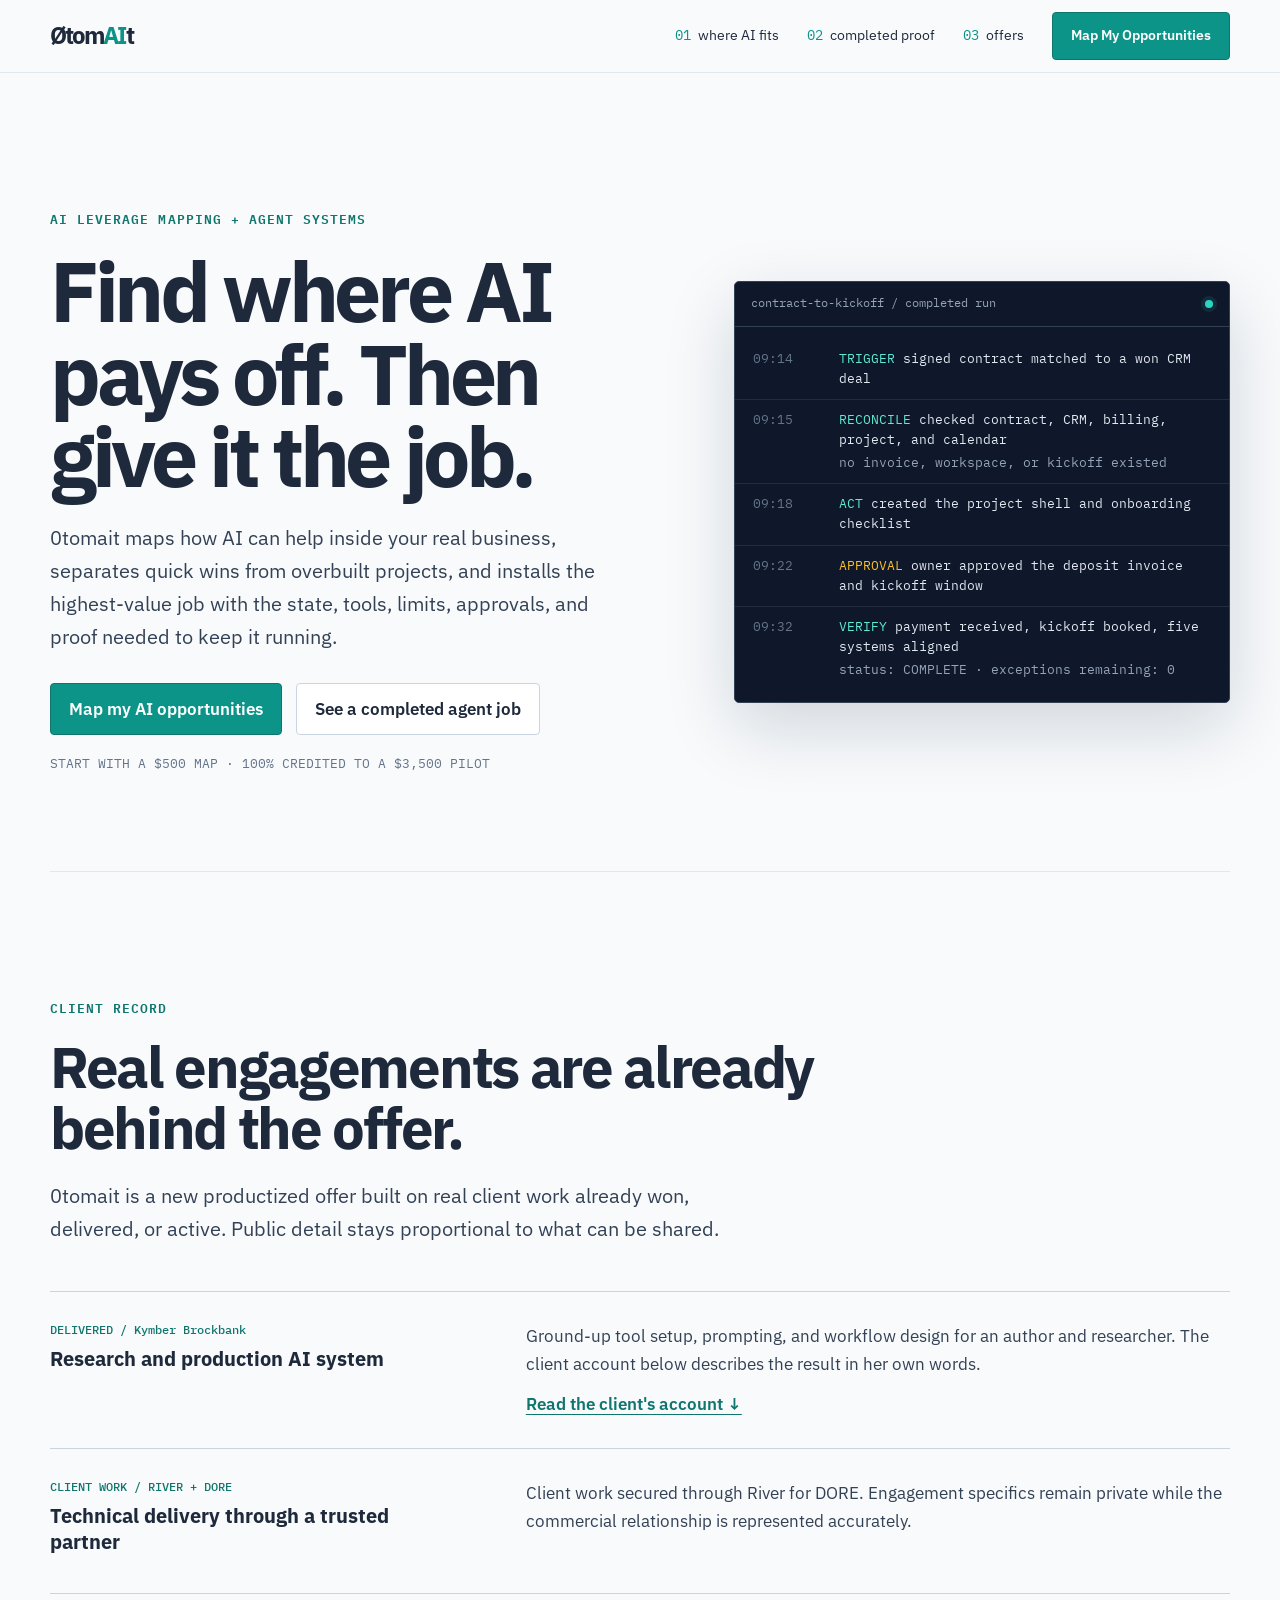
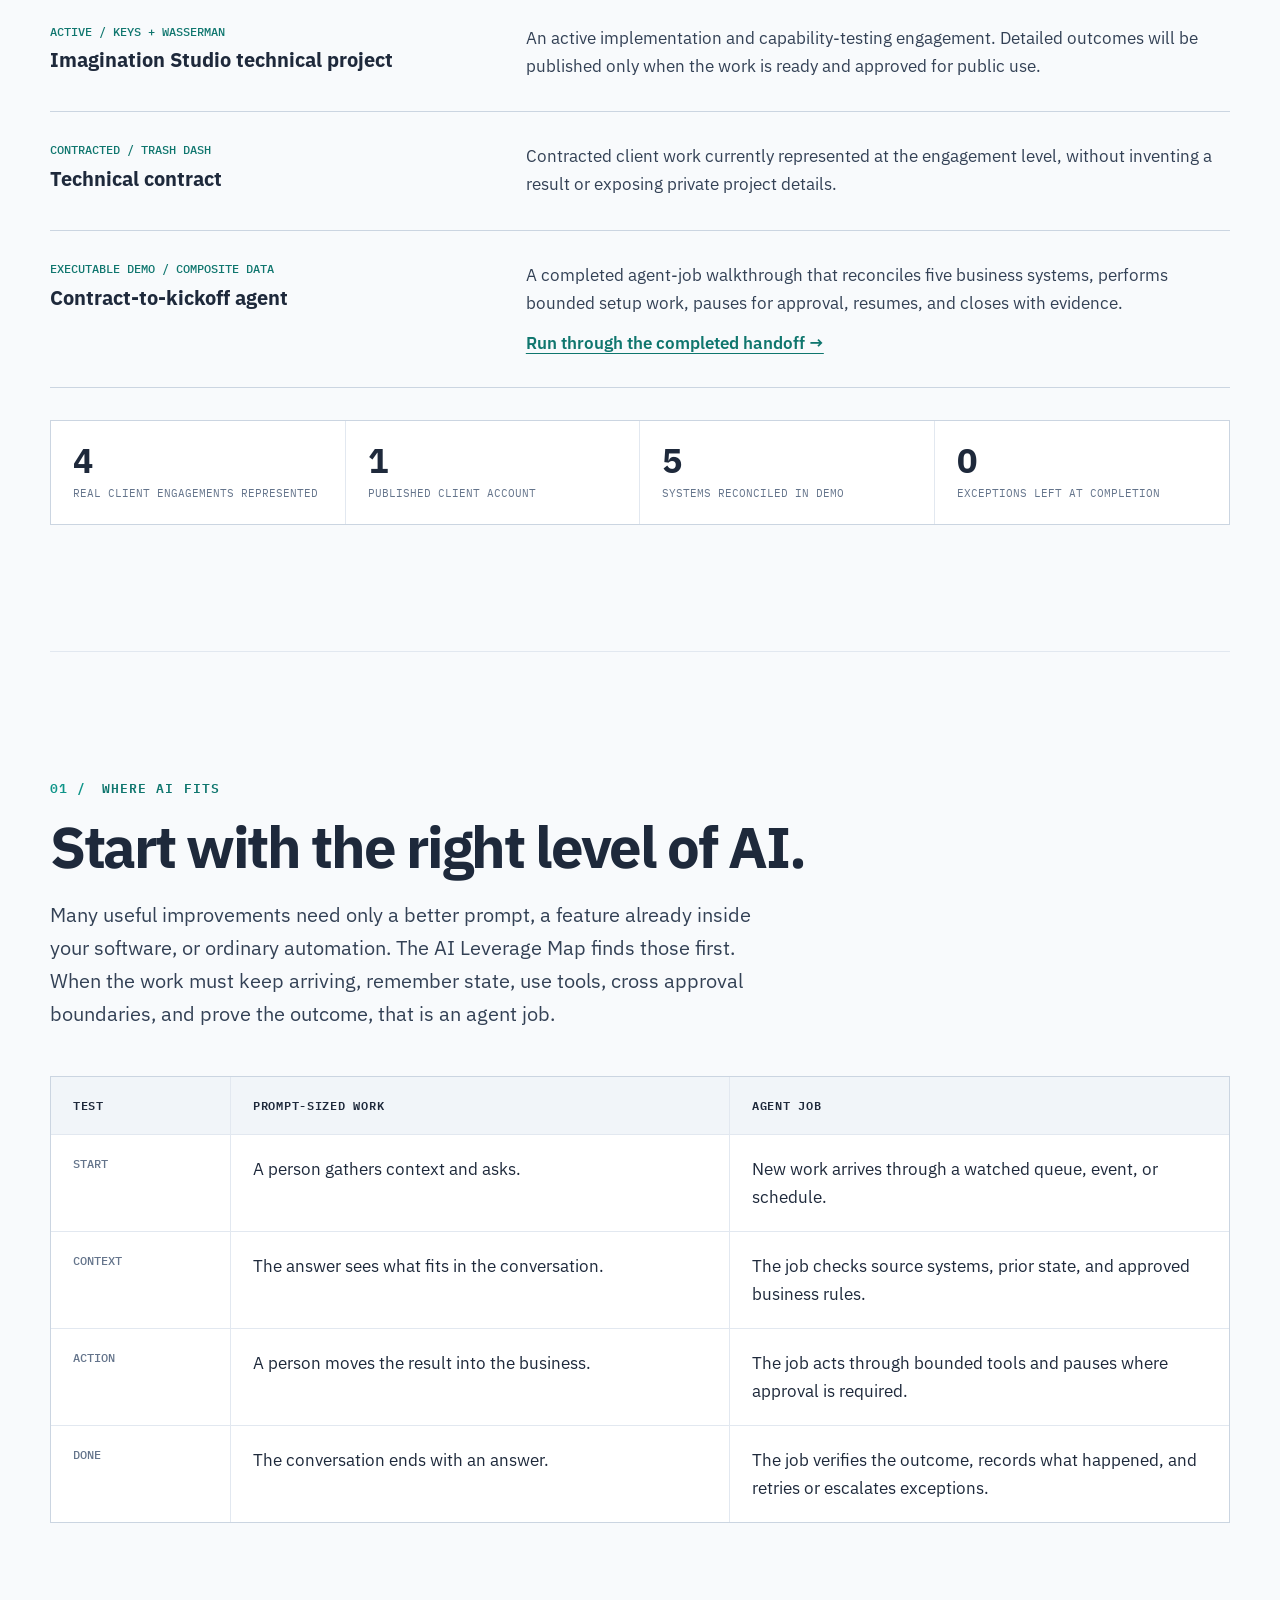
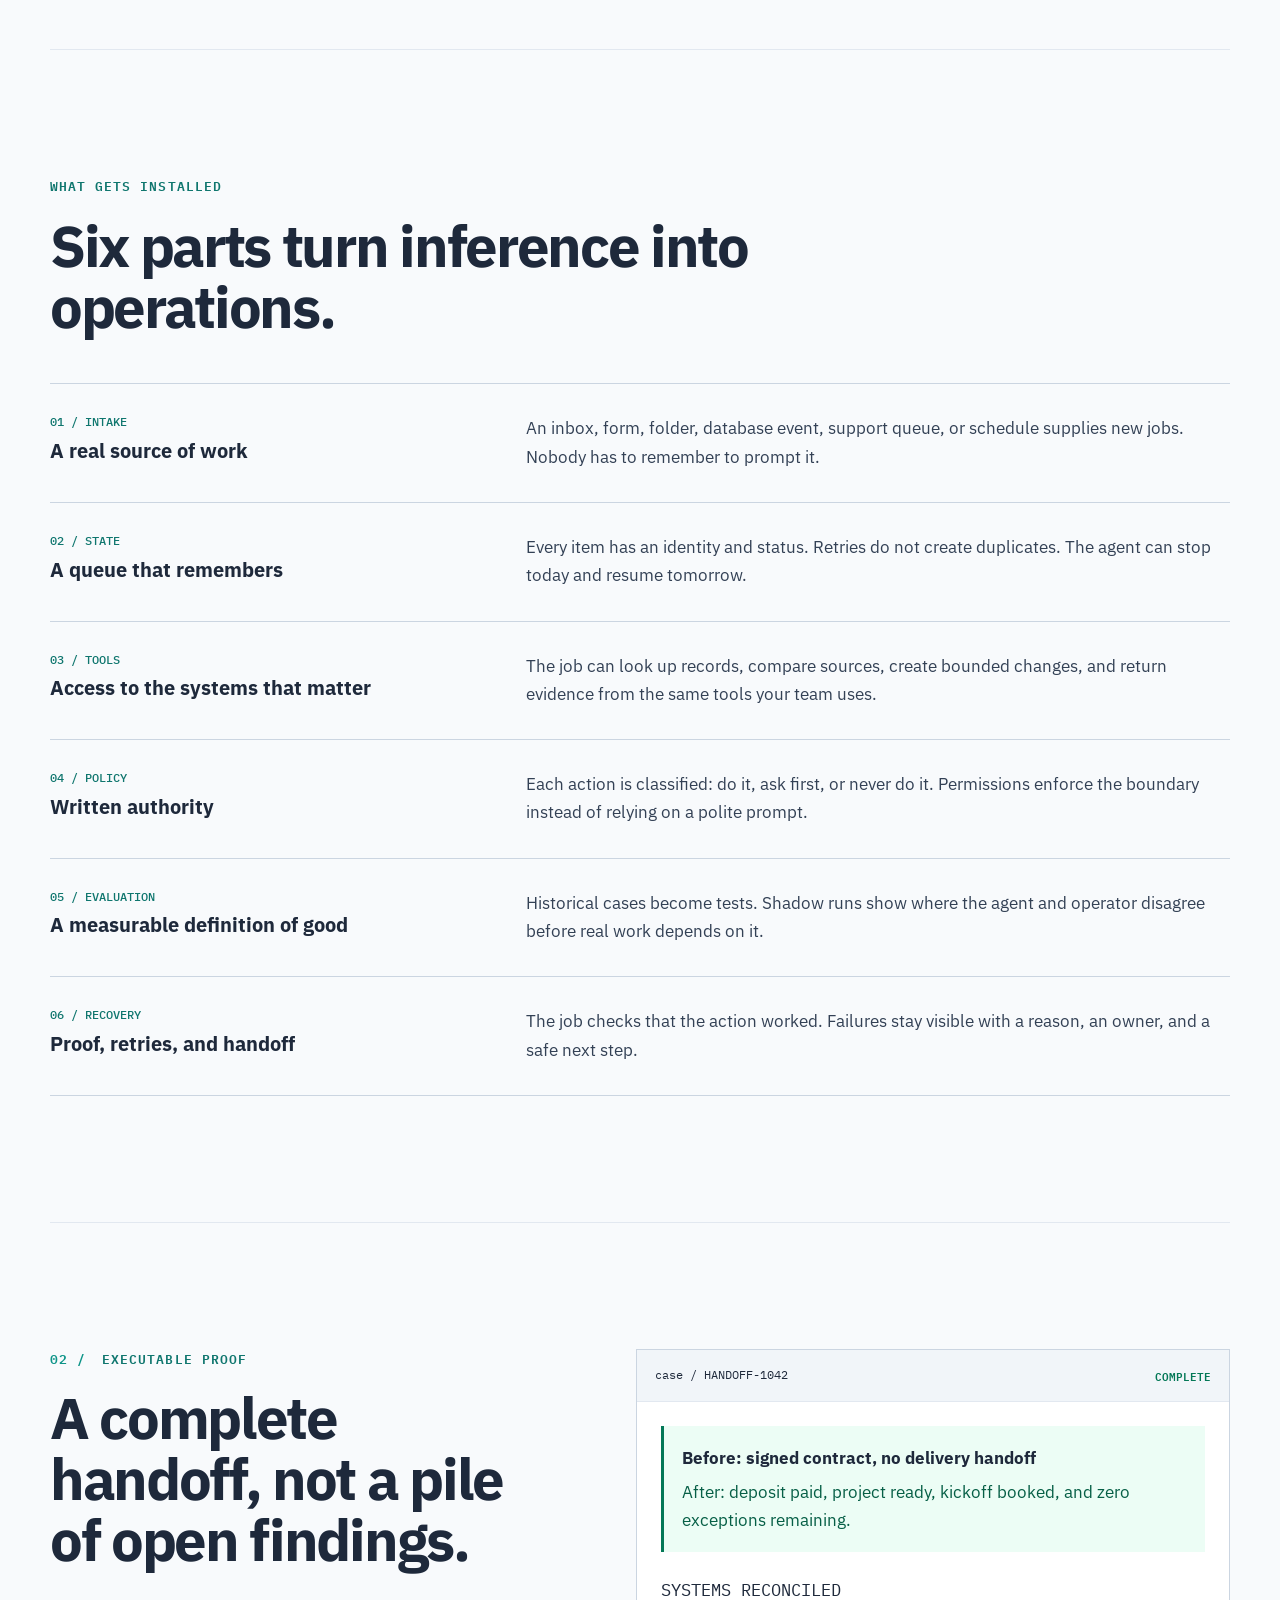
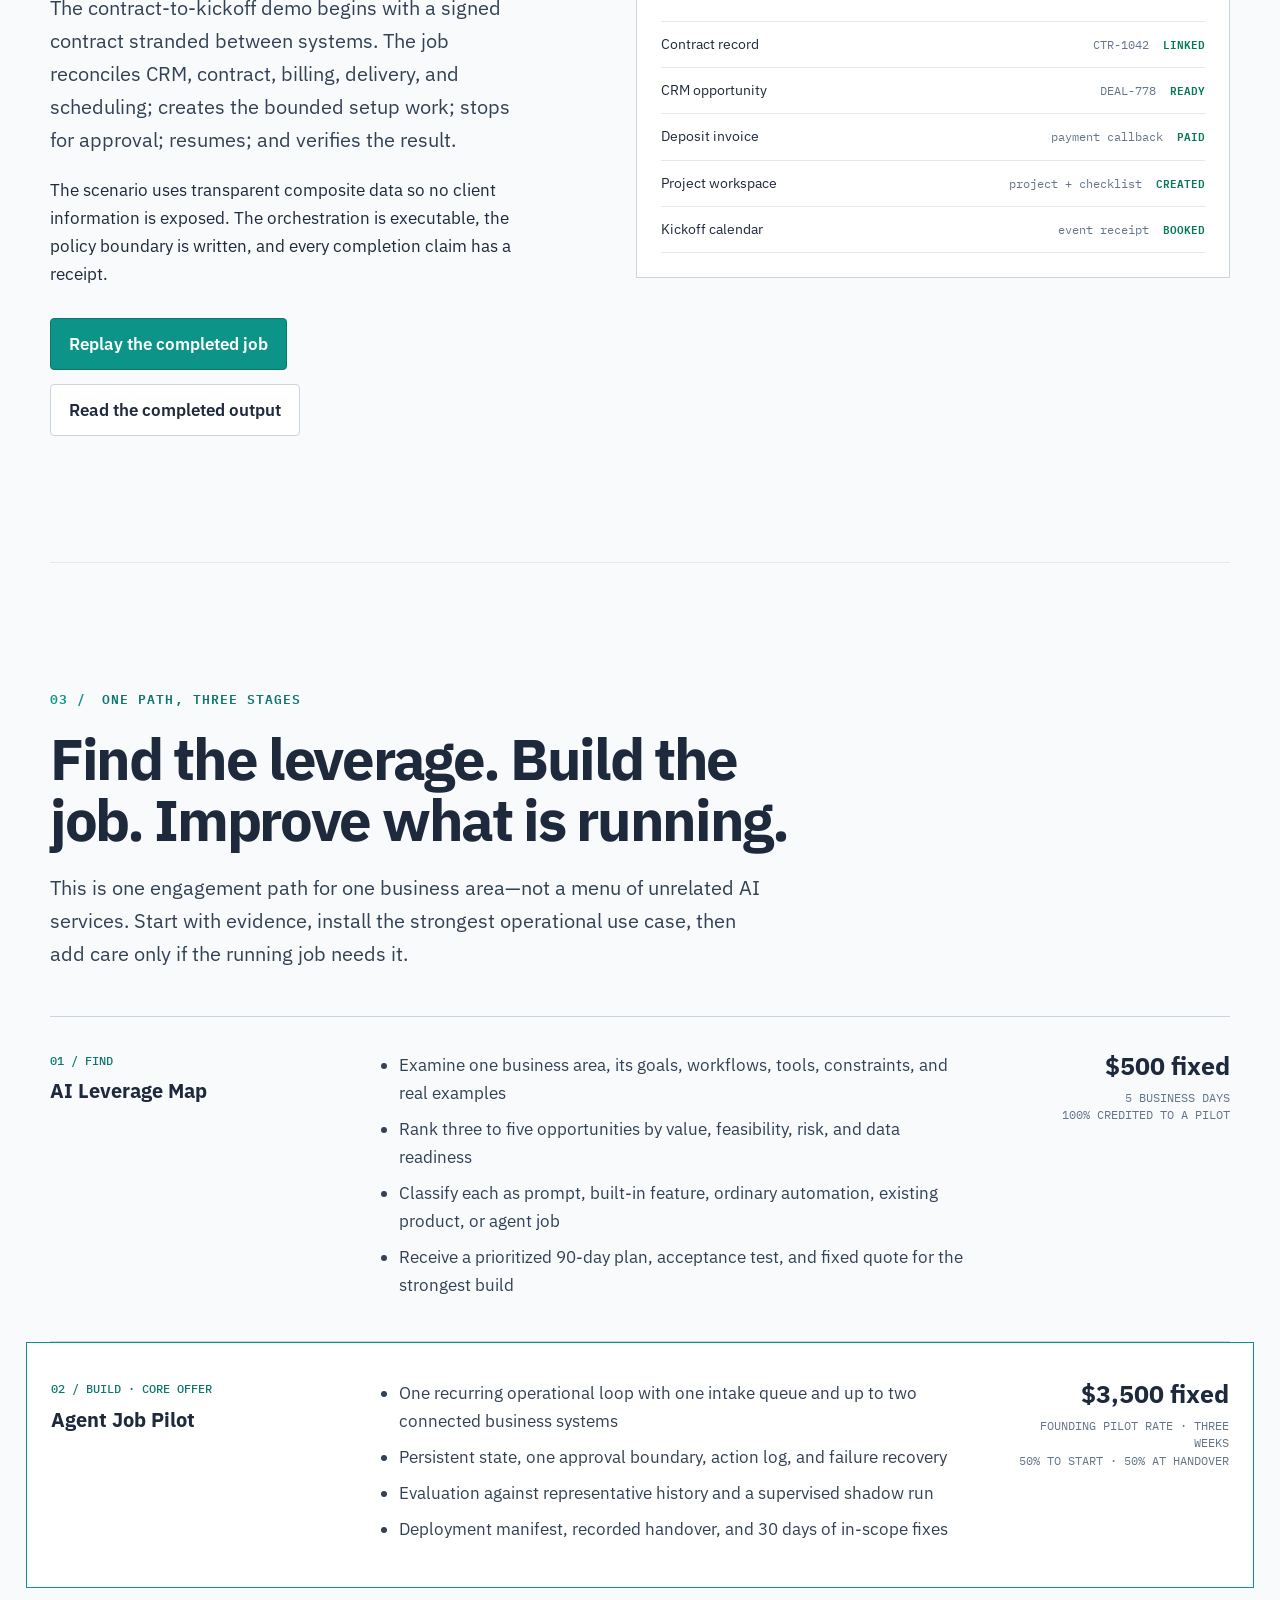
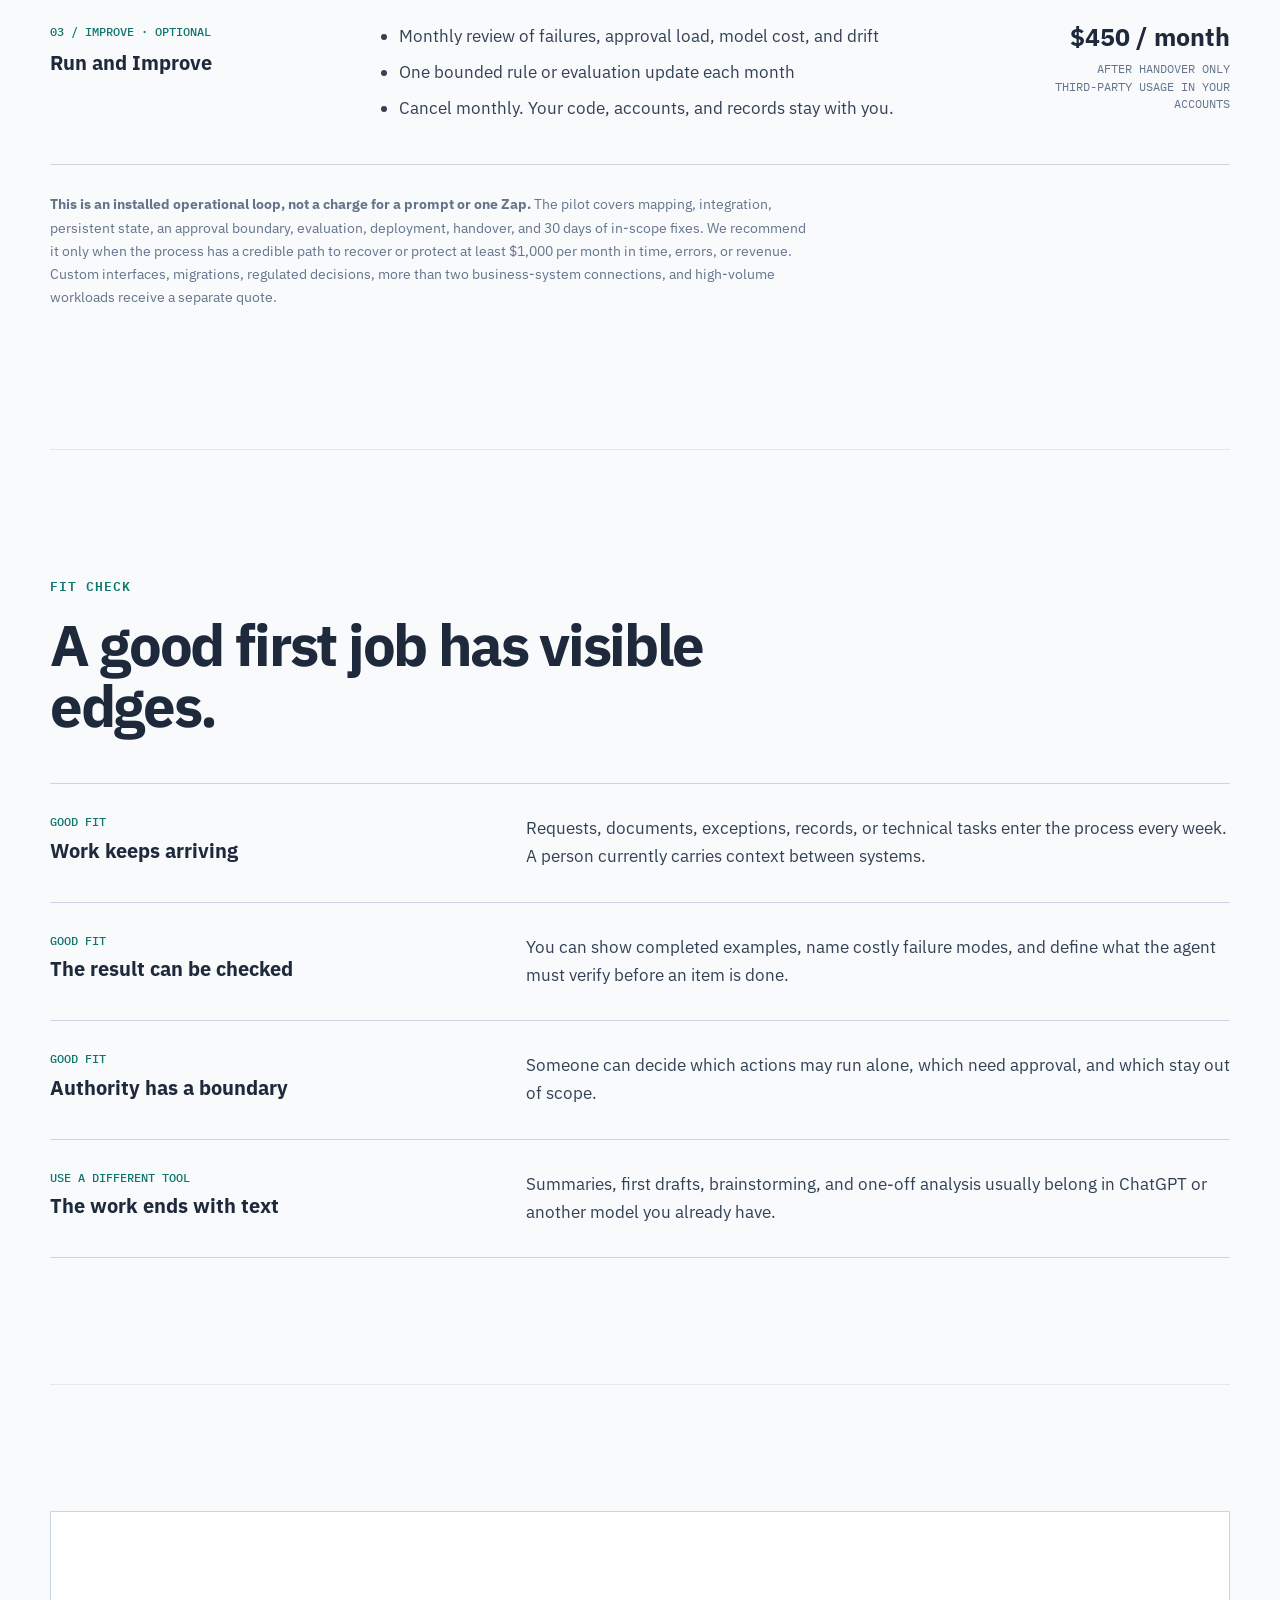
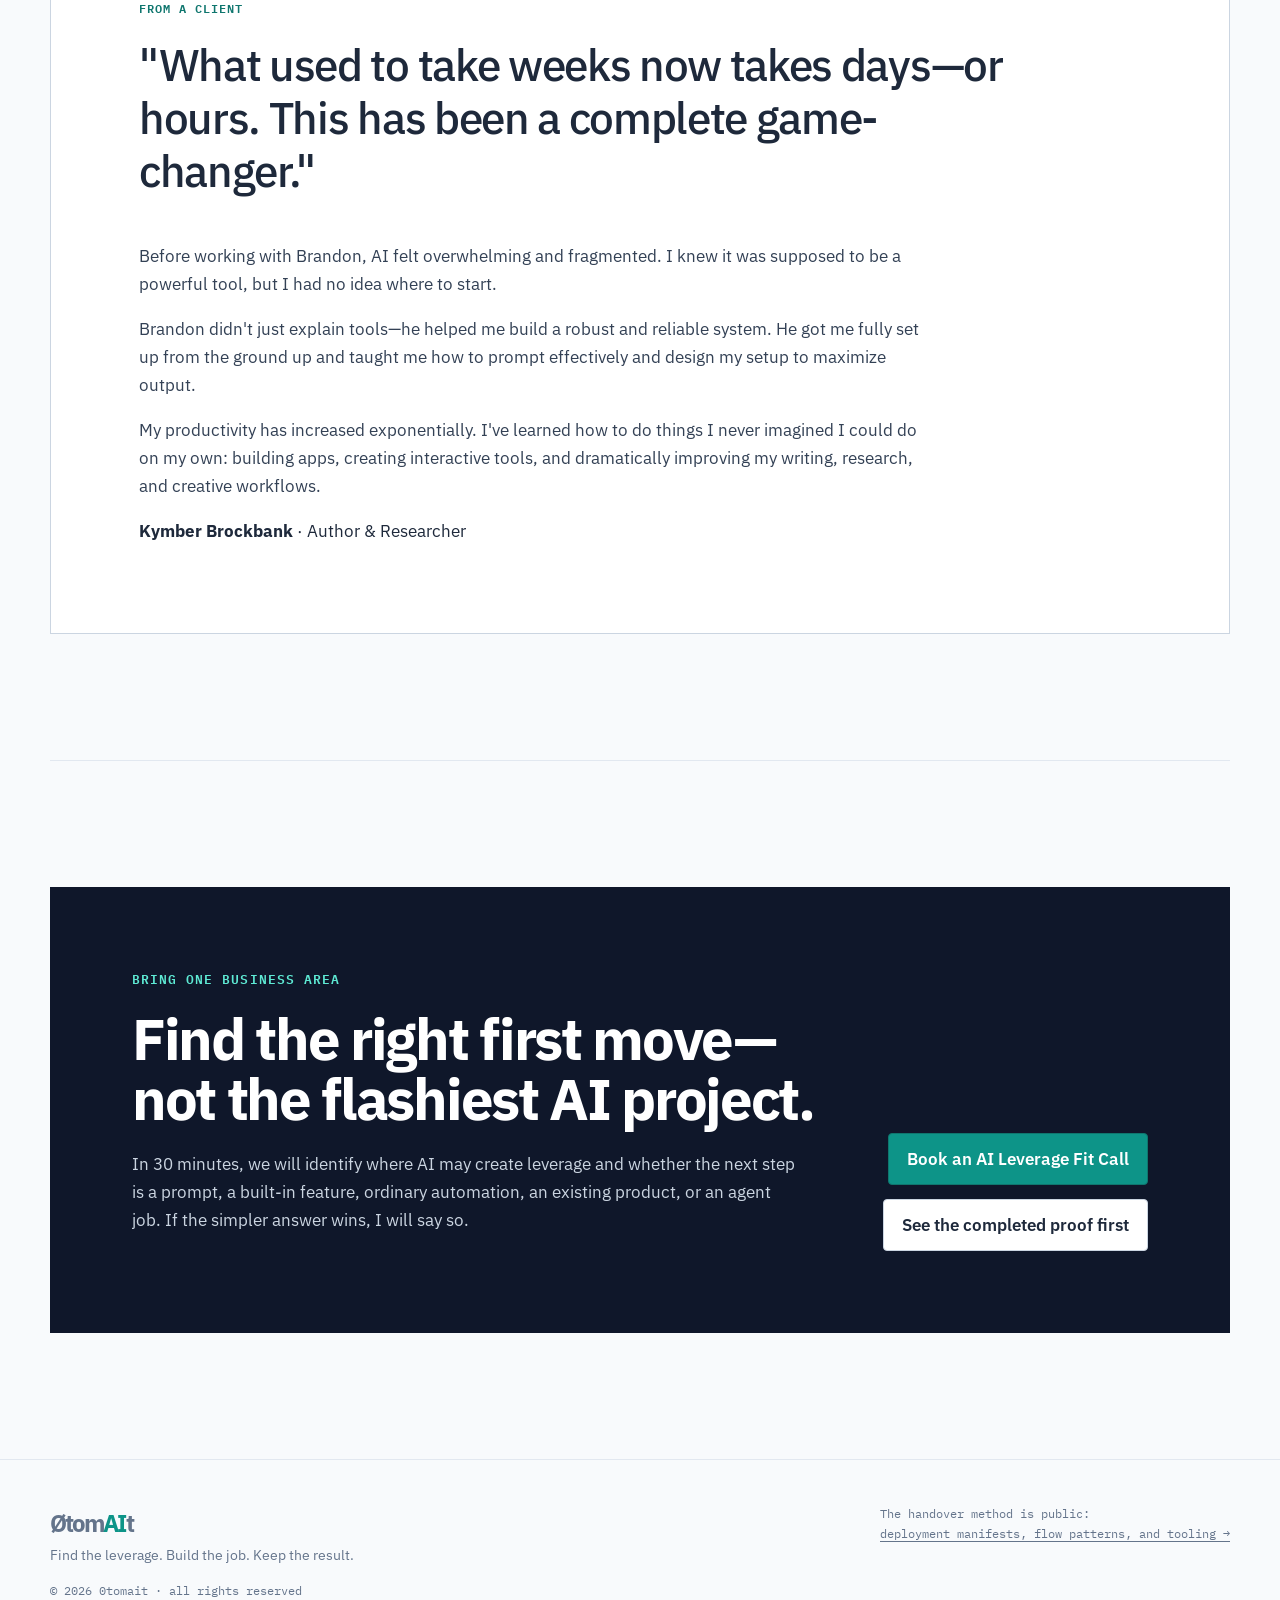
==== commit 014e76b9: "Add launch campaigns and social assets" ====
--- a/index.html
+++ b/index.html
@@ -4,10 +4,18 @@
 <meta charset="UTF-8"><meta name="viewport" content="width=device-width,initial-scale=1">
 <meta name="description" content="0tomait finds where AI will pay off in your business, then installs the highest-value job with the tools, limits, and proof needed to keep it running.">
 <title>0tomait | Find where AI pays off</title>
+<link rel="canonical" href="https://0tomait.com/">
+<link rel="icon" href="data:image/svg+xml,%3Csvg xmlns='http://www.w3.org/2000/svg' viewBox='0 0 100 100'%3E%3Crect width='100' height='100' rx='20' fill='%231e293b'/%3E%3Ctext x='50' y='72' font-size='64' text-anchor='middle' fill='%230d9488' font-family='Arial,sans-serif' font-weight='bold'%3E%C3%98%3C/text%3E%3C/svg%3E">
+<meta property="og:type" content="website"><meta property="og:url" content="https://0tomait.com/">
+<meta property="og:title" content="Find where AI pays off. Then give it the job.">
+<meta property="og:description" content="Map the right AI opportunity, then install one bounded agent job with state, tools, approvals, evaluation, and handover.">
+<meta property="og:image" content="https://0tomait.com/og-home.png"><meta property="og:image:width" content="1200"><meta property="og:image:height" content="630">
+<meta name="twitter:card" content="summary_large_image">
+<script type="application/ld+json">{"@context":"https://schema.org","@type":"Organization","name":"0tomait","url":"https://0tomait.com/","description":"AI leverage mapping and bounded agent systems for recurring operational work.","founder":{"@type":"Person","name":"Brandon Armstrong"},"sameAs":["https://github.com/Vishai/0tomait"],"hasOfferCatalog":{"@type":"OfferCatalog","name":"AI leverage and agent-job services","itemListElement":[{"@type":"Offer","price":"500","priceCurrency":"USD","itemOffered":{"@type":"Service","name":"AI Leverage Map","description":"A five-business-day opportunity map for one business area."}},{"@type":"Offer","price":"3500","priceCurrency":"USD","itemOffered":{"@type":"Service","name":"Agent Job Pilot","description":"A three-week bounded agent-job implementation and handover."}},{"@type":"Offer","price":"450","priceCurrency":"USD","itemOffered":{"@type":"Service","name":"Run and Improve","description":"Optional monthly review and one bounded update."}}]}}</script>
 <link rel="preconnect" href="https://fonts.googleapis.com"><link rel="preconnect" href="https://fonts.gstatic.com" crossorigin>
 <link href="https://fonts.googleapis.com/css2?family=IBM+Plex+Mono:wght@400;500;600&family=IBM+Plex+Sans:wght@400;500;600;700&display=swap" rel="stylesheet">
 <style>
-:root{--ink:#1e293b;--ink2:#334155;--muted:#64748b;--paper:#f8fafc;--white:#fff;--line:#e2e8f0;--line2:#cbd5e1;--accent:#0d9488;--accent2:#0f766e;--terminal:#0f172a;--warn:#b45309;--warnsoft:#fffbeb;--ok:#047857;--max:1180px}
+:root{--ink:#1e293b;--ink2:#334155;--muted:#64748b;--paper:#f8fafc;--white:#fff;--line:#e2e8f0;--line2:#cbd5e1;--accent:#0d9488;--accent2:#0f766e;--terminal:#0f172a;--warn:#b45309;--warnsoft:#fffbeb;--ok:#047857;--oksoft:#ecfdf5;--max:1180px}
 *{box-sizing:border-box}html{scroll-behavior:smooth}body{margin:0;background:var(--paper);color:var(--ink);font:17px/1.65 "IBM Plex Sans",sans-serif}a{color:inherit;text-underline-offset:.22em}a:focus-visible{outline:3px solid var(--accent);outline-offset:4px}.shell{width:min(var(--max),calc(100% - 48px));margin:auto}
 nav{position:sticky;top:0;z-index:20;border-bottom:1px solid var(--line);background:rgba(248,250,252,.95);backdrop-filter:blur(14px)}.nav-inner{min-height:72px;display:flex;align-items:center;justify-content:space-between;gap:28px}.logo{font-size:24px;font-weight:700;letter-spacing:-.08em;text-decoration:none}.logo .ai{color:var(--accent)}.nav-links{list-style:none;display:flex;align-items:center;gap:28px;margin:0;padding:0;font-size:14px}.nav-links a{text-decoration:none}
 .idx,.kicker,.rid,.price-note,.eyebrow{font-family:"IBM Plex Mono",monospace}.idx{color:var(--accent);margin-right:7px}.btn{display:inline-flex;align-items:center;justify-content:center;min-height:48px;padding:11px 18px;border:1px solid var(--accent2);border-radius:4px;background:var(--accent);color:white;font-weight:600;text-decoration:none;transition:.15s}.btn:hover{background:var(--accent2);transform:translateY(-1px)}.btn.secondary{border-color:var(--line2);background:var(--white);color:var(--ink)}.btn.secondary:hover{background:#f1f5f9}
